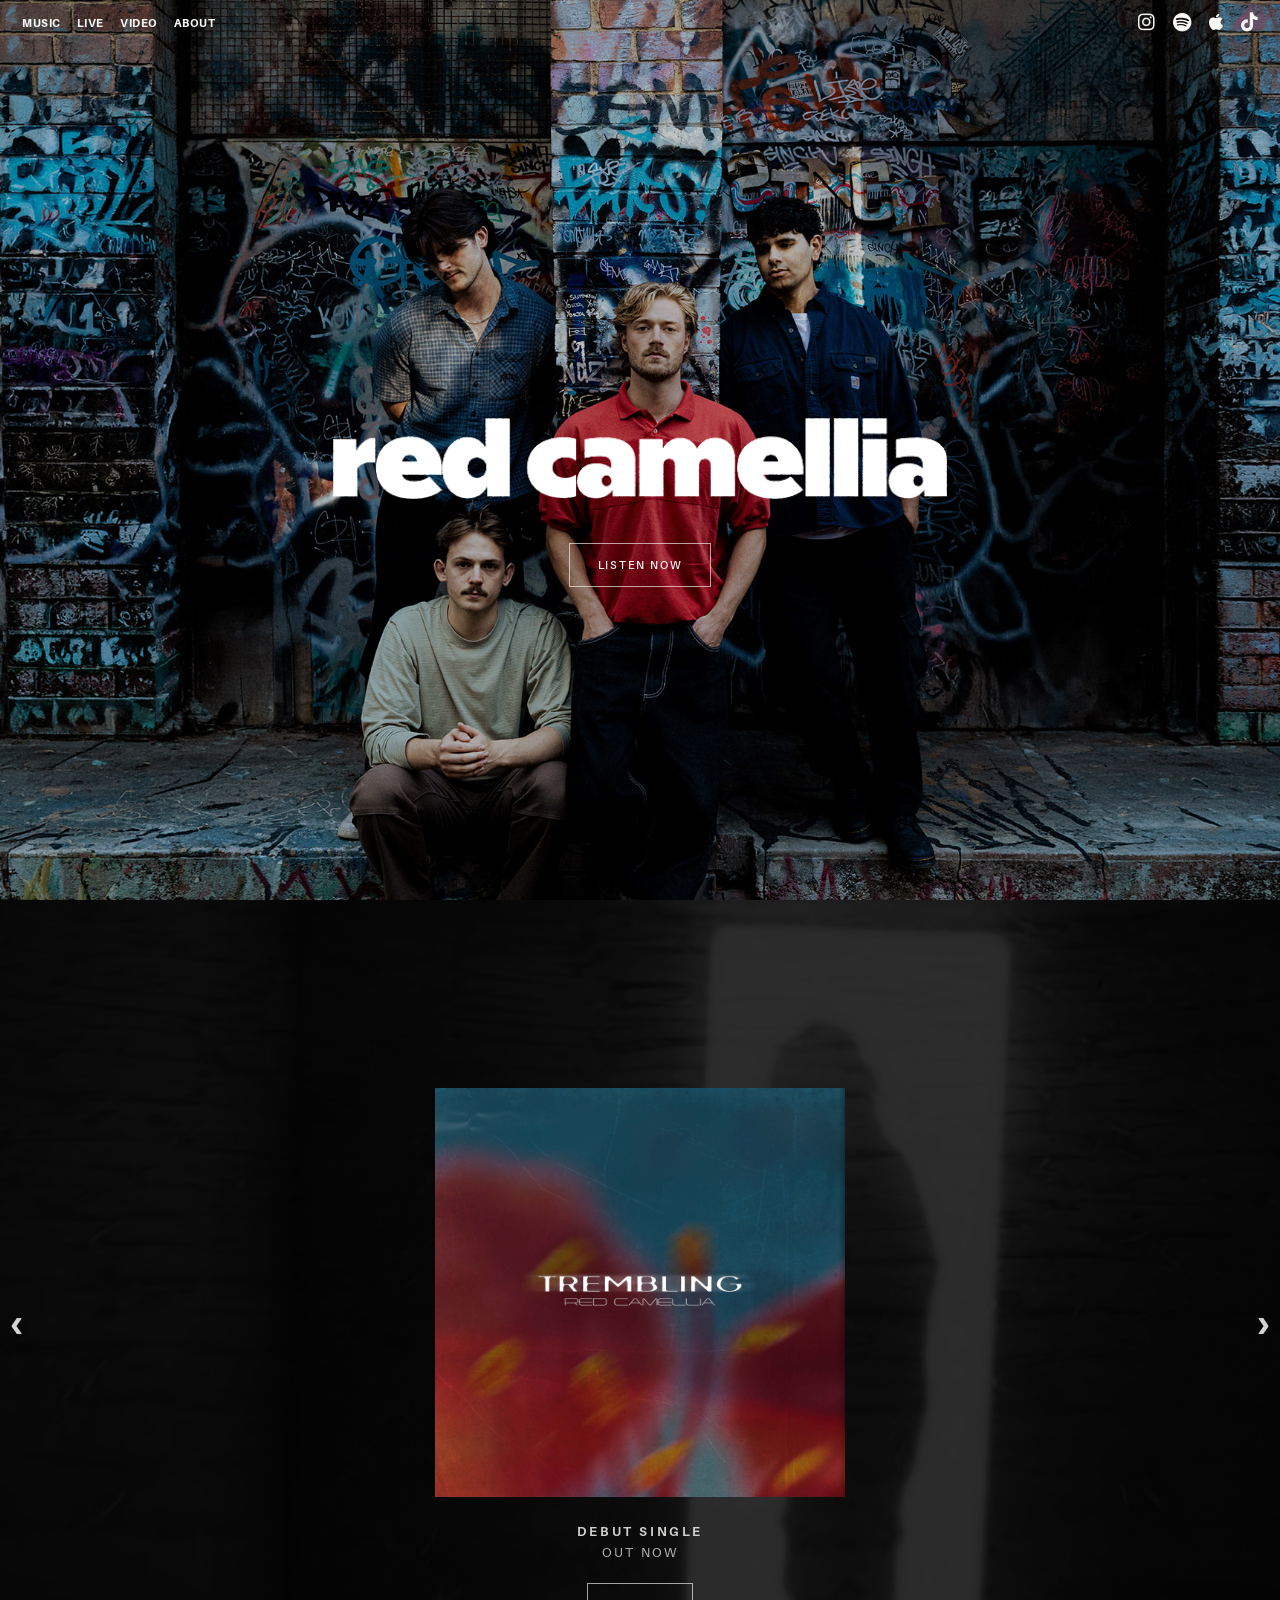
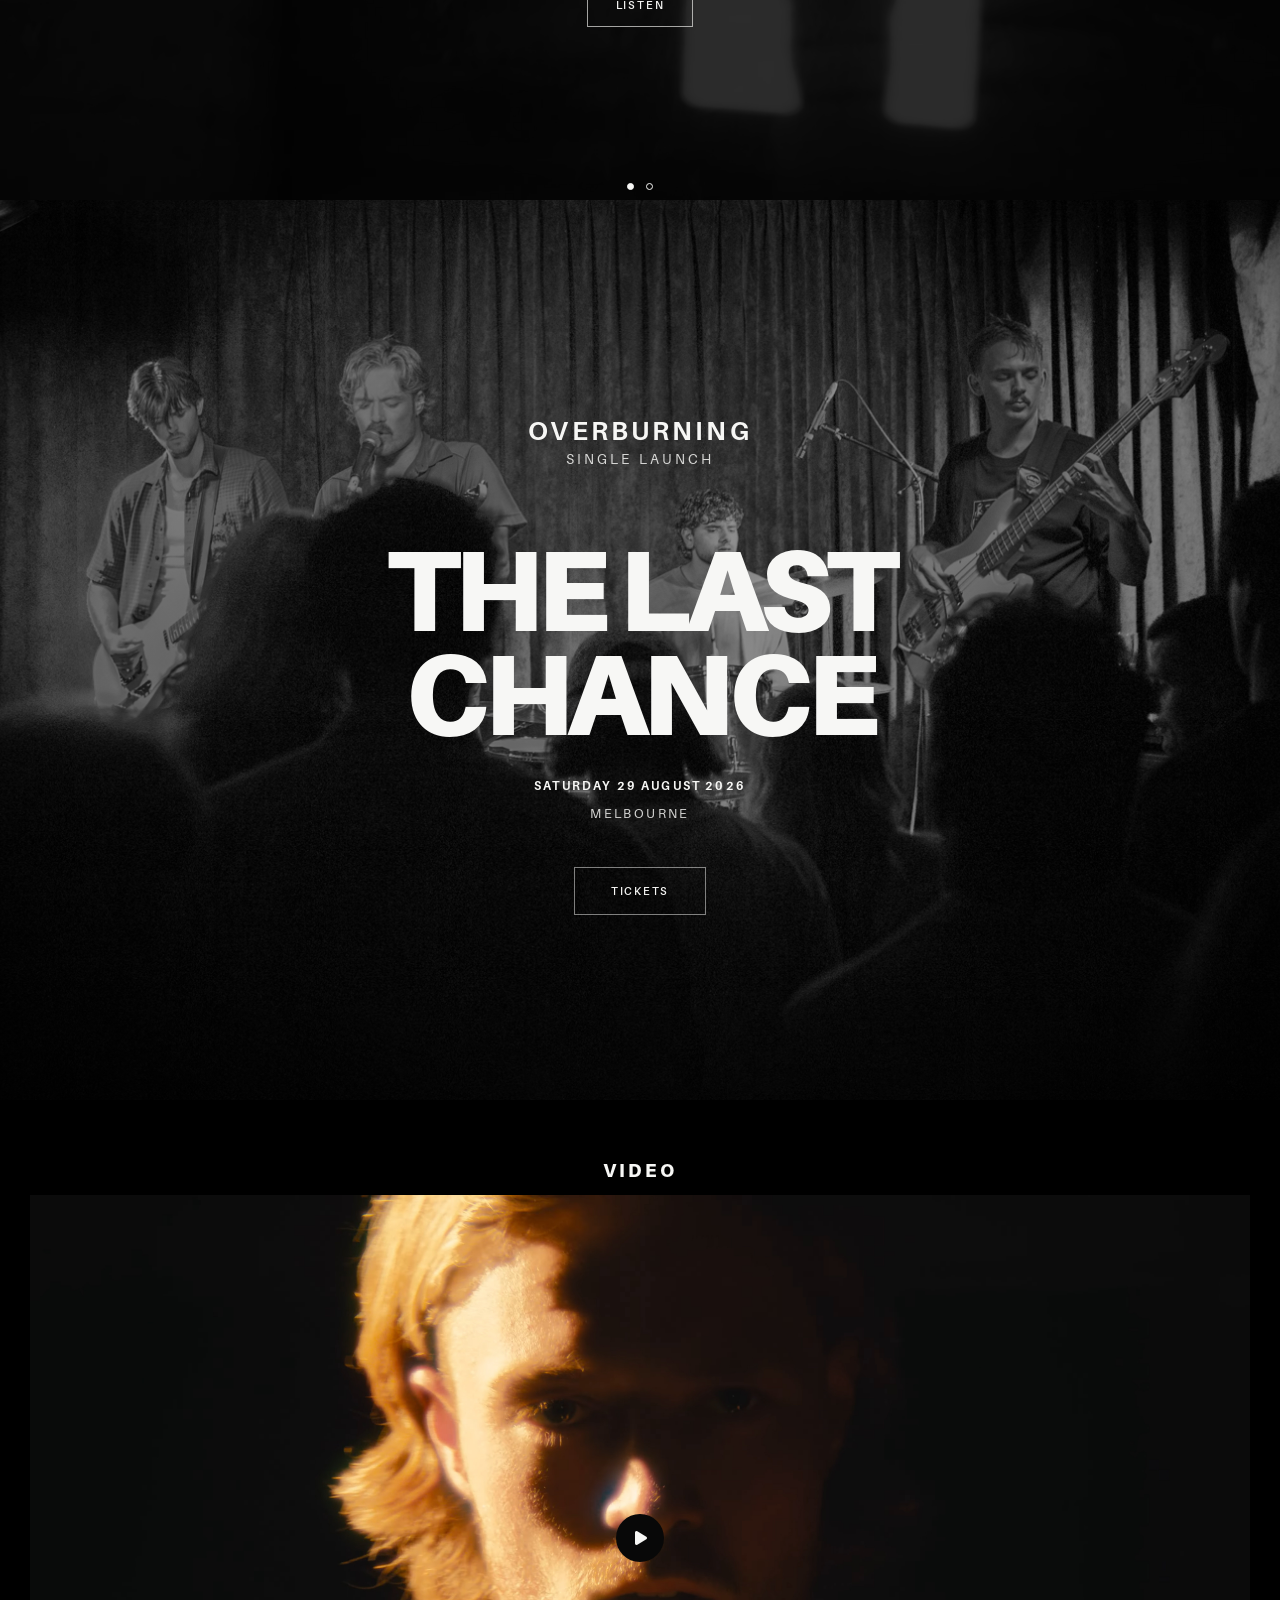
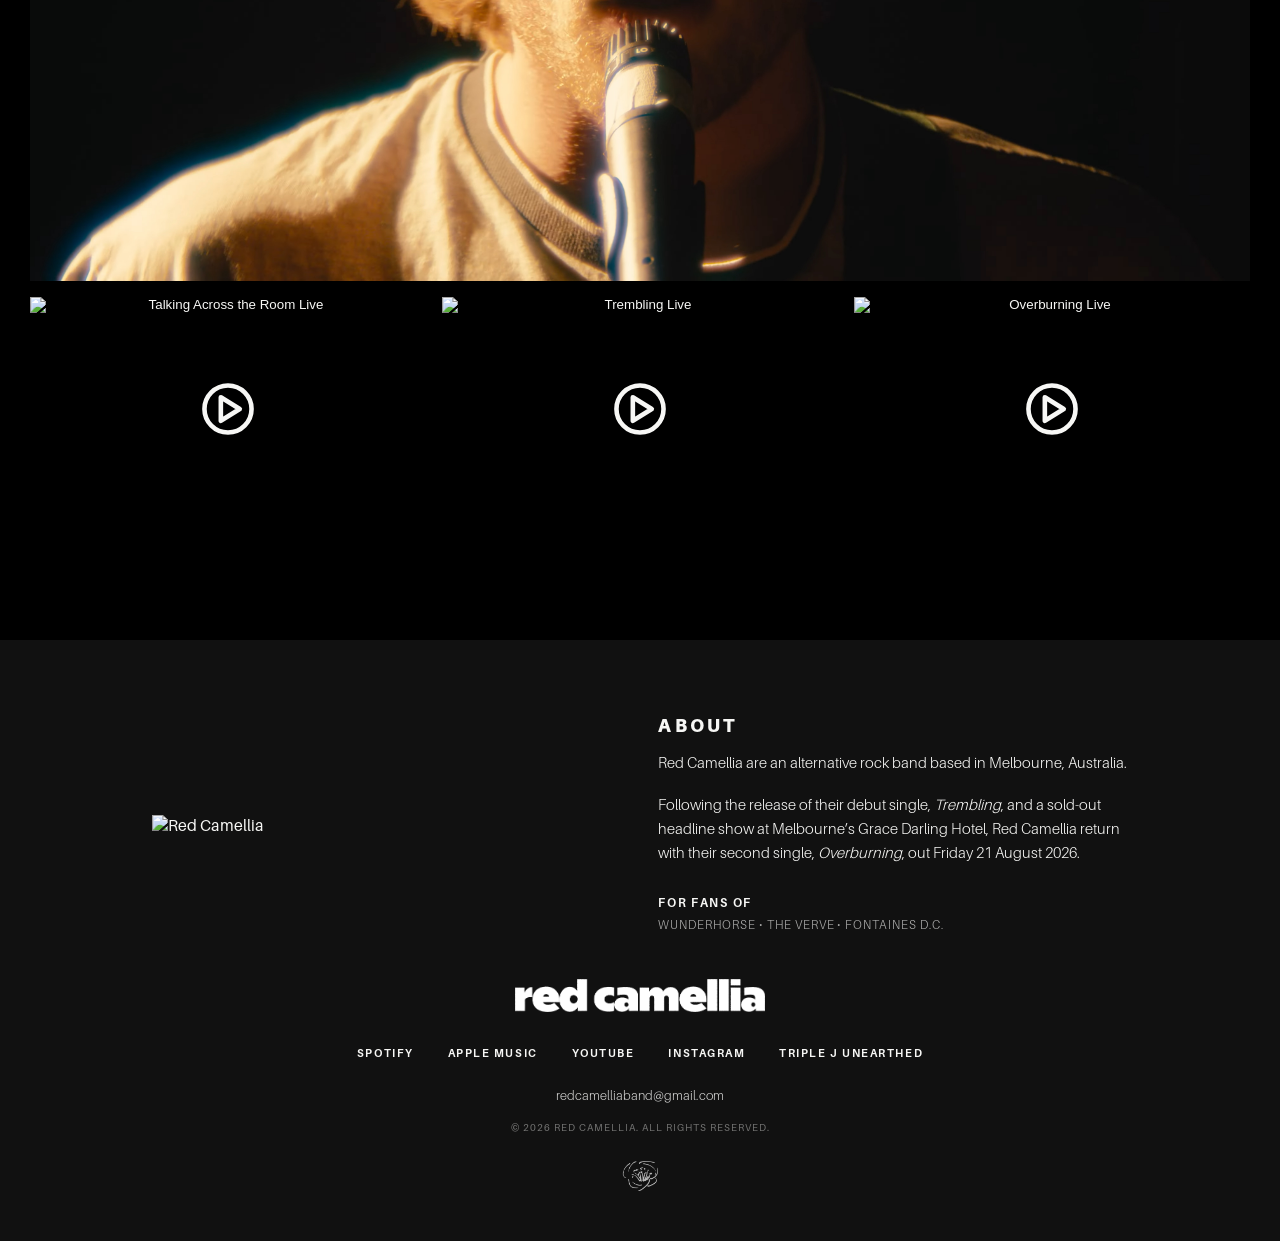
==== index.html @ 03d3b72c "revert favicon" ====
<!DOCTYPE html>
<html lang="en">

<head>

    <meta charset="UTF-8">

    <meta
        name="viewport"
        content="width=device-width, initial-scale=1.0, viewport-fit=cover"
    >

    <meta
        name="description"
        content="The official website of Melbourne alternative rock band Red Camellia."
    >

    <title>Red Camellia | Official Site</title>

    <link rel="icon" type="image/x-icon" href="/favicon/favicon.ico?v=2">
    <link rel="icon" type="image/png" sizes="96x96" href="/favicon/favicon-96x96.png?v=2">
    <link rel="apple-touch-icon" sizes="180x180" href="/favicon/apple-touch-icon.png?v=2">
    <meta
    name="theme-color"
    content="#111111"
    media="(prefers-color-scheme: light)"
    >

    <meta
    name="theme-color"
    content="#111111"
    media="(prefers-color-scheme: dark)"
    >

    <link rel="stylesheet" href="css/base.css">
    <link rel="stylesheet" href="css/header-hero.css">
    <link rel="stylesheet" href="css/music.css">
    <link rel="stylesheet" href="css/live.css">
    <link rel="stylesheet" href="css/video.css">
    <link rel="stylesheet" href="css/about.css">
    <link rel="stylesheet" href="css/footer.css">

    <link rel="stylesheet"
    href="https://cdnjs.cloudflare.com/ajax/libs/font-awesome/6.7.2/css/all.min.css">

</head>

<body>

    <header class="site-header">

        <button
            class="mobile-menu-button"
            type="button"
            aria-label="Open navigation menu"
            aria-expanded="false"
            aria-controls="mobile-menu"
        >
            <span></span>
            <span></span>
            <span></span>
        </button>

        <a
            class="mobile-spotify"
            href="https://open.spotify.com/artist/2v7xfNq7JK9akvSWFZvmOX?si=IgLIqgGKTV2yJXPdZQ3G4A"
            target="_blank"
            rel="noopener noreferrer"
            aria-label="Red Camellia on Spotify"
        >
            <i class="fa-brands fa-spotify" aria-hidden="true"></i>
        </a>

        <!-- Left navigation -->

        <nav class="site-nav" aria-label="Main navigation">

            <a href="#music">MUSIC</a>
            <a href="#live">LIVE</a>
            <a href="#video">VIDEO</a>
            <a href="#about">ABOUT</a>

        </nav>

        <!-- Centre wordmark -->

        <a class="wordmark" href="#hero">

            <img
                src="images/logos/wordmark-white.png"
                alt="Red Camellia"
            >

        </a>

        <!-- Right socials -->

        <div class="socials">

            <a href="https://www.instagram.com/redcamelliaband/" target="_blank" aria-label="Instagram">
                <i class="fa-brands fa-instagram"></i>
            </a>

            <a href="https://open.spotify.com/artist/2v7xfNq7JK9akvSWFZvmOX?si=IgLIqgGKTV2yJXPdZQ3G4A" target="_blank" aria-label="Spotify">
                <i class="fa-brands fa-spotify"></i>
            </a>

            <a href="https://music.apple.com/us/artist/red-camellia/1870162665" target="_blank" aria-label="Apple Music">
                <i class="fa-brands fa-apple"></i>
            </a>

            <a href="https://www.tiktok.com/@redcamelliaband" target="_blank" aria-label="TikTok">
                <i class="fa-brands fa-tiktok"></i>
            </a>

        </div>

    </header>

        <div class="mobile-menu" id="mobile-menu" aria-hidden="true">

            <nav class="mobile-menu-nav" aria-label="Mobile navigation">
                <a href="#music">Music</a>
                <a href="#live">Live</a>
                <a href="#video">Video</a>
                <a href="#about">About</a>
            </nav>

            <div class="mobile-menu-bottom">

                <div class="mobile-menu-divider">

                    <span></span>

                    <img
                        class="mobile-menu-flower"
                        src="images/logos/flower_white.png"
                        alt=""
                        aria-hidden="true"
                    >

                    <span></span>

                </div>

                <div class="mobile-menu-social-icons">

                    <a
                        href="https://www.instagram.com/redcamelliaband/"
                        target="_blank"
                        rel="noopener noreferrer"
                        aria-label="Instagram"
                    >
                        <i class="fa-brands fa-instagram"></i>
                    </a>

                    <a
                        href="https://open.spotify.com/artist/2v7xfNq7JK9akvSWFZvmOX"
                        target="_blank"
                        rel="noopener noreferrer"
                        aria-label="Spotify"
                    >
                        <i class="fa-brands fa-spotify"></i>
                    </a>

                    <a
                        href="https://music.apple.com/us/artist/red-camellia/1870162665"
                        target="_blank"
                        rel="noopener noreferrer"
                        aria-label="Apple Music"
                    >
                        <i class="fa-brands fa-apple"></i>
                    </a>

                    <a
                        href="https://www.tiktok.com/@redcamelliaband"
                        target="_blank"
                        rel="noopener noreferrer"
                        aria-label="TikTok"
                    >
                        <i class="fa-brands fa-tiktok"></i>
                    </a>

                    <a
                        href="mailto:redcamelliaband@gmail.com"
                        aria-label="Email"
                    >
                        <i class="fa-regular fa-envelope"></i>
                    </a>

                </div>

            </div>

        </div>

    <main>

        <!-- HERO -->

        <section class="hero" id="hero">

            <div class="hero-content">

                <img
                    class="hero-logo"
                    src="images/logos/wordmark-white.png"
                    alt="Red Camellia"
                >

                <a class="button" href="#music">
                    Listen now
                </a>

            </div>

        </section>



        <!-- MUSIC -->

        <section class="music" id="music">

            <div class="release-carousel">

                <!-- Trembling -->

                <article class="release-slide release-slide-trembling active">

                    <img
                        class="release-background trembling-background"
                        src="images/backgrounds/music-background.jpg"
                        alt=""
                        aria-hidden="true"
                    >

                    <div class="release-overlay trembling-overlay"></div>

                    <div class="trembling-content">

                        <img
                            class="trembling-artwork"
                            src="images/artwork/trembling-cover.jpg"
                            alt="Trembling single artwork"
                        >

                        <div class="trembling-info">

                            <p class="trembling-kicker">
                                Debut Single
                            </p>

                            <p class="trembling-status">
                                Out Now
                            </p>

                            <a
                                class="button trembling-button"
                                href="trembling.html"
                                target="_blank"
                                rel="noopener"
                            >
                                Listen
                            </a>

                        </div>

                    </div>

                </article>

                <!-- Overburning -->

                <article class="release-slide release-slide-overburning">

                    <img
                        class="release-background"
                        src="images/artwork/overburning-cover.jpg"
                        alt="Overburning artwork"
                    >

                    <div class="release-overlay"></div>

                    <div class="release-content">

                        <p class="release-label">
                            New Single
                        </p>

                        <h2>Overburning</h2>

                        <p class="release-date">
                            Friday 21 August 2026
                        </p>

                        <p class="release-platforms">
                            Available on all major streaming platforms
                        </p>

                    </div>

                </article>

                <!-- Carousel controls -->

                <button
                    class="carousel-arrow carousel-arrow-left"
                    type="button"
                    aria-label="Previous release"
                >
                    ‹
                </button>

                <button
                    class="carousel-arrow carousel-arrow-right"
                    type="button"
                    aria-label="Next release"
                >
                    ›
                </button>

                <div class="carousel-dots" aria-label="Choose a release">

                    <button
                        class="carousel-dot active"
                        type="button"
                        aria-label="Show Trembling"
                    ></button>

                    <button
                        class="carousel-dot"
                        type="button"
                        aria-label="Show Overburning"
                    ></button>

                </div>

            </div>

        </section>



        <!-- LIVE -->

        <section class="live" id="live">

            <div class="live-container">

                <div class="show-card">

                    <p class="show-kicker">
                        Overburning
                    </p>

                    <p class="show-subtitle">
                        Single Launch
                    </p>

                    <h3>
                        The Last Chance
                    </h3>

                    <p class="show-date">
                        Saturday 29 August 2026
                    </p>

                    <p class="show-location">
                        Melbourne
                    </p>

                    <a 
                        class="button"
                        href="https://tickets.oztix.com.au/outlet/event/8509e3eb-0afe-4db9-8b72-8463e83e670d"
                        target="_blank"
                        rel="noopener noreferrer"
                    >
                        Tickets
                    </a>

                </div>

            </div>

        </section>



        <!-- VIDEO -->

        <section class="video" id="video">

            <div class="video-container">

                <h2 class="section-heading">VIDEO</h2>

                <!-- Featured video -->

                <div
                    class="featured-video featured-video-cover"
                    data-video-id="RBBqYDD9Y9Y"
                >
                    <img
                        class="featured-video-image"
                        src="images/videos/trembling-official.jpg"
                        alt="Trembling official music video"
                    >

                    <button
                        class="featured-play-button"
                        type="button"
                        aria-label="Play Trembling official music video"
                    >
                        <i class="fa-solid fa-play" aria-hidden="true"></i>
                    </button>
                </div>

                <!-- Thumbnail videos -->

                <div class="video-grid">

                    <!-- Talking Across the Room -->

                    <button
                        class="video-thumbnail"
                        type="button"
                        data-video-id="ZVPYZ801WhA"
                        aria-label="Play Talking Across the Room live"
                    >
                        <img
                            src="images/videos/tatr-live.jpg"
                            alt="Talking Across the Room Live"
                        >

                        <span class="play-icon" aria-hidden="true">
                            <svg viewBox="0 0 100 100">
                                <circle
                                    cx="50"
                                    cy="50"
                                    r="46"
                                ></circle>

                                <path
                                    d="M36 27 L73 50 L36 73 Z"
                                ></path>
                            </svg>
                        </span>

                        <span class="video-title">
                            Talking Across the Room (Live)
                        </span>
                    </button>

                    <!-- Trembling -->

                    <button
                        class="video-thumbnail"
                        type="button"
                        data-video-id="rR2mAQOA4Xc"
                        aria-label="Play Trembling live"
                    >
                        <img
                            src="images/videos/trembling-live.jpg"
                            alt="Trembling Live"
                        >

                        <span class="play-icon" aria-hidden="true">
                            <svg viewBox="0 0 100 100">
                                <circle
                                    cx="50"
                                    cy="50"
                                    r="46"
                                ></circle>

                                <path
                                    d="M36 27 L73 50 L36 73 Z"
                                ></path>
                            </svg>
                        </span>

                        <span class="video-title">
                            Trembling (Live)
                        </span>
                    </button>

                    <!-- Overburning -->

                    <button
                        class="video-thumbnail"
                        type="button"
                        data-video-id="rtRPdUgXkbc"
                        aria-label="Play Overburning live"
                    >
                        <img
                            src="images/videos/overburning-live.jpg"
                            alt="Overburning Live"
                        >

                        <span class="play-icon" aria-hidden="true">
                            <svg viewBox="0 0 100 100">
                                <circle
                                    cx="50"
                                    cy="50"
                                    r="46"
                                ></circle>

                                <path
                                    d="M36 27 L73 50 L36 73 Z"
                                ></path>
                            </svg>
                        </span>

                        <span class="video-title">
                            Overburning (Live)
                        </span>
                    </button>

                </div>

            </div>

        </section>

        <!-- VIDEO LIGHTBOX -->

        <div
            class="video-lightbox"
            id="video-lightbox"
            aria-hidden="true"
        >

            <button
                class="video-lightbox-close"
                type="button"
                aria-label="Close video"
            >
                ×
            </button>

            <div class="video-lightbox-content">

                <iframe
                    id="video-lightbox-player"
                    src=""
                    title="Red Camellia video"
                    allow="accelerometer; autoplay; clipboard-write; encrypted-media; gyroscope; picture-in-picture"
                    allowfullscreen
                ></iframe>

            </div>

        </div>

        <!-- ABOUT -->

        <section class="about" id="about">

            <div class="about-container">

                <div class="about-layout">

                    <img
                        src="images/about/red-camellia-band.jpg"
                        alt="Red Camellia"
                        class="about-image"
                    >

                    <div class="about-text">

                        <h2 class="about-heading">ABOUT</h2>

                        <p>
                        Red Camellia are an alternative rock band based in Melbourne, Australia.
                            
                        </p>
                        <p>
                            Following the release of their debut single,
                            <em>Trembling</em>, and a sold-out headline show at
                            Melbourne’s Grace Darling Hotel, Red Camellia return with
                            their second single, <em>Overburning</em>, out Friday
                            21 August 2026.
                        </p>

                        <p class="about-ffo">
                            <strong>FOR FANS OF</strong><br>
                            Wunderhorse • The Verve • Fontaines D.C.
                        </p>

                    </div>

                </div>

            </div>

        </section>

<!-- FOOTER -->

<footer class="site-footer">

    <div class="footer-container">

        <a href="#hero" class="footer-logo-link">

            <img
                src="images/logos/flower_white.png"
                alt=""
                class="footer-flower footer-flower-mobile">

            <img
                src="images/logos/wordmark-white.png"
                alt="Red Camellia"
                class="footer-logo"
            >

        </a>

<nav class="footer-links">

            <a
                href="https://open.spotify.com/artist/2v7xfNq7JK9akvSWFZvmOX?si=IgLIqgGKTV2yJXPdZQ3G4A"
                target="_blank"
                rel="noopener"
            >
                Spotify
            </a>

            <a
                href="https://music.apple.com/us/artist/red-camellia/1870162665"
                target="_blank"
                rel="noopener"
            >
                Apple Music
            </a>

            <a
                href="https://www.youtube.com/@redcamelliaband"
                target="_blank"
                rel="noopener"
            >
                YouTube
            </a>

            <a
                href="https://www.instagram.com/redcamelliaband/"
                target="_blank"
                rel="noopener"
            >
                Instagram
            </a>

            <a
                href="https://www.abc.net.au/triplejunearthed/artist/red-camellia/"
                target="_blank"
                rel="noopener"
            >
                Triple J Unearthed
            </a>

        </nav>

        <a
            class="footer-email"
            href="mailto:redcamelliaband@gmail.com"
        >
            redcamelliaband@gmail.com
        </a>

        <p class="footer-copyright">
            © 2026 Red Camellia. All rights reserved.
        </p>

        <img
            src="images/logos/flower_white.png"
            alt=""
            class="footer-flower footer-flower-desktop"
        >

    </div>

</footer>

    </main>

    <script src="js/script.js"></script>

</body>

</html>
---- css/base.css ----
@font-face {
  font-family: "Aileron";
  src: url("../assets/fonts/Aileron-UltraLight.woff2") format("woff2");
  font-weight: 100;
  font-style: normal;
  font-display: swap;
}

@font-face {
  font-family: "Aileron";
  src: url("../assets/fonts/Aileron-Thin.woff2") format("woff2");
  font-weight: 200;
  font-style: normal;
  font-display: swap;
}

@font-face {
  font-family: "Aileron";
  src: url("../assets/fonts/Aileron-Light.woff2") format("woff2");
  font-weight: 300;
  font-style: normal;
  font-display: swap;
}

@font-face {
  font-family: "Aileron";
  src: url("../assets/fonts/Aileron-Regular.woff2") format("woff2");
  font-weight: 400;
  font-style: normal;
  font-display: swap;
}

@font-face {
  font-family: "Aileron";
  src: url("../assets/fonts/Aileron-SemiBold.woff2") format("woff2");
  font-weight: 600;
  font-style: normal;
  font-display: swap;
}

@font-face {
  font-family: "Aileron";
  src: url("../assets/fonts/Aileron-Bold.woff2") format("woff2");
  font-weight: 700;
  font-style: normal;
  font-display: swap;
}

@font-face {
  font-family: "Aileron";
  src: url("../assets/fonts/Aileron-Heavy.woff2") format("woff2");
  font-weight: 800;
  font-style: normal;
  font-display: swap;
}

@font-face {
  font-family: "Aileron";
  src: url("../assets/fonts/Aileron-Black.woff2") format("woff2");
  font-weight: 900;
  font-style: normal;
  font-display: swap;
}

:root {
  color-scheme: dark;

  --background: #f7f7f5;
  --text: #111111;
  --muted: #707070;
  --border: rgba(17, 17, 17, 0.25);

  --page-margin: clamp(20px, 4vw, 64px);
}

* {
  box-sizing: border-box;
}

html {
  min-height: 100%;
  scroll-behavior: smooth;
  background-color: #111111;
  overscroll-behavior-y: none;
}

body {
  min-height: 100%;
  margin: 0;
  background: #111111;
  color: var(--text);
  font-family: "Aileron", Arial, Helvetica, sans-serif;
}

a {
  color: inherit;
  text-decoration: none;
}

/* =========================
   SECTION HEADINGS
========================= */

.section-heading {
    margin: 0 0 24px;

    text-align: center;

    font-size: 18px;
    font-weight: 900;

    letter-spacing: 0.18em;
    text-transform: uppercase;
}

.button {
  display: inline-block;

  border: 1px solid rgba(247, 247, 245, 0.65);
  padding: 14px 28px;

  font-size: 11px;
  font-weight: 600;
  letter-spacing: 0.16em;
  text-transform: uppercase;

  color: #f7f7f5;
  background: transparent;

  transition: all 0.25s ease;
}

.button:hover {
  background: #f7f7f5;
  color: #111111;
}
---- css/header-hero.css ----
/* =========================================================
   RED CAMELLIA — HEADER + HERO
   ========================================================= */


/* =========================================================
   DESKTOP / DEFAULT HEADER
   ========================================================= */

.site-header {
  position: fixed;
  z-index: 3000;

  top: 0;
  left: 0;

  display: flex;
  align-items: center;

  width: 100%;
  height: 45px;
  padding: 0 22px;

  color: #f7f7f5;
  background: transparent;
  border-bottom: 1px solid transparent;

  transition:
    background 0.35s ease,
    border-color 0.35s ease,
    backdrop-filter 0.35s ease;
}


/* =========================================================
   DESKTOP WORDMARK
   ========================================================= */

.wordmark {
  order: 1;
  flex: 0 0 auto;

  display: block;

  width: 0;
  margin-right: 0;

  overflow: hidden;

  opacity: 0;
  pointer-events: none;

  transform: translateX(-24px);

  transition:
    width 0.4s cubic-bezier(0.22, 1, 0.36, 1),
    margin-right 0.4s cubic-bezier(0.22, 1, 0.36, 1),
    opacity 0.25s ease,
    transform 0.4s cubic-bezier(0.22, 1, 0.36, 1);
}

.wordmark img {
  display: block;

  width: 145px;
  max-width: none;
  height: auto;
}


/* =========================================================
   DESKTOP NAVIGATION
   ========================================================= */

.site-nav {
  order: 2;

  display: flex;
  align-items: center;
  gap: 16px;

  margin: 0;
  padding: 0;

  white-space: nowrap;
}

.site-nav a {
  color: #f7f7f5;

  font-size: 11px;
  font-weight: 800;
  line-height: 1;
  letter-spacing: 0.05em;
  text-transform: uppercase;

  transform: translateY(1px);

  transition: opacity 0.2s ease;
}

.site-nav a:hover {
  opacity: 0.55;
}


/* =========================================================
   DESKTOP SOCIAL ICONS
   ========================================================= */

.socials {
  order: 3;

  display: flex;
  align-items: center;
  gap: 18px;

  margin-left: auto;
}

.socials a {
  display: flex;
  align-items: center;
  justify-content: center;

  color: #f7f7f5;

  font-size: 19px;

  transition:
    opacity 0.2s ease,
    transform 0.2s ease;
}

.socials a:hover {
  opacity: 0.6;
  transform: translateY(-1px);
}


/* =========================================================
   HEADER AFTER HERO WORDMARK PASSES
   ========================================================= */

.site-header.scrolled {
  background: rgba(17, 17, 17, 0.82);
  border-bottom-color: rgba(247, 247, 245, 0.08);

  backdrop-filter: blur(14px) saturate(135%);
  -webkit-backdrop-filter: blur(14px) saturate(135%);
}

.site-header.scrolled .wordmark {
  width: 145px;
  margin-right: 20px;

  opacity: 1;
  pointer-events: auto;

  transform: translateX(0);
}


/* =========================================================
   HERO — DESKTOP / TABLET
   ========================================================= */

.hero {
  position: relative;

  display: grid;
  place-items: center;

  width: 100%;
  height: 100vh;
  min-height: 100vh;

  overflow: hidden;

  padding:
    120px
    var(--page-margin)
    60px;

  color: #f7f7f5;

  background-image:
    linear-gradient(
      rgba(0, 0, 0, 0.2),
      rgba(0, 0, 0, 0.2)
    ),
    url("../images/photography/hero.jpg");

  /*
     Always fill the hero.

     Do NOT replace this with percentages such as 115%.
     Cover automatically adapts to the viewport aspect ratio.
  */
  background-size: cover;

  /*
     Keep the centre of the photograph as the focal point.
  */
  background-position: center center;

  background-repeat: no-repeat;
}


/* =========================================================
   HERO CONTENT
   ========================================================= */

.hero-content {
  position: relative;
  z-index: 1;

  width: 100%;

  text-align: center;

  transform: translateY(70px);
}

.hero-logo {
  display: block;

  width: clamp(380px, 48vw, 810px);
  height: auto;

  margin: -95px auto 44px;
}

.hero-description {
  margin: 28px 0 36px;

  font-size: 13px;
  font-weight: 600;
  letter-spacing: 0.14em;
  text-transform: uppercase;
}


/* =========================================================
   LEGACY HERO HEADING
   ========================================================= */

.eyebrow {
  margin: 0 0 24px;

  color: #f7f7f5;

  font-size: 12px;
  font-weight: 600;
  letter-spacing: 0.16em;
  text-transform: uppercase;
}

h1 {
  margin: 0;

  font-size: clamp(64px, 10.5vw, 176px);
  font-weight: 900;
  line-height: 0.88;
  letter-spacing: -0.055em;
  text-transform: uppercase;

  white-space: nowrap;
}


/* =========================================================
   MOBILE ELEMENTS — HIDDEN BY DEFAULT
   ========================================================= */

.mobile-menu-button,
.mobile-menu,
.mobile-spotify {
  display: none;
}


/* =========================================================
   MOBILE
   ========================================================= */

@media (max-width: 700px) {

  /* -------------------------------------------------------
     HEADER
     ------------------------------------------------------- */

  .site-header {
    z-index: 3000;

    display: flex;
    align-items: center;
    justify-content: center;

    height: 64px;

    padding:
      max(10px, env(safe-area-inset-top))
      18px
      8px;

    background: transparent;
    border-bottom-color: transparent;

    backdrop-filter: none;
    -webkit-backdrop-filter: none;
  }


  /* Hide desktop navigation */

  .site-nav,
  .socials {
    display: none;
  }


  /* -------------------------------------------------------
     MOBILE HEADER WORDMARK
     ------------------------------------------------------- */

  .wordmark {
    position: absolute;

    left: 50%;

    display: block;

    width: 145px;
    margin: 0;

    overflow: visible;

    opacity: 0;
    visibility: hidden;
    pointer-events: none;

    transform:
      translateX(-50%)
      translateY(-5px);

    transition:
      opacity 0.3s ease,
      visibility 0.3s ease,
      transform 0.3s ease;
  }

  .wordmark img {
    display: block;

    width: 145px;
    height: auto;
  }

  .site-header.scrolled .wordmark {
    width: 145px;
    margin: 0;

    opacity: 1;
    visibility: visible;
    pointer-events: auto;

    transform:
      translateX(-50%)
      translateY(0);
  }


  /* -------------------------------------------------------
     SCROLLED MOBILE HEADER
     ------------------------------------------------------- */

  .site-header.scrolled {
    background: rgba(10, 10, 10, 0.88);
    border-bottom-color: rgba(247, 247, 245, 0.07);

    backdrop-filter: blur(14px) saturate(130%);
    -webkit-backdrop-filter: blur(14px) saturate(130%);
  }


  /* -------------------------------------------------------
     HAMBURGER + SPOTIFY
     ------------------------------------------------------- */

  .mobile-menu-button,
  .mobile-spotify {
    position: absolute;
    z-index: 3001;

    top: 50%;

    width: 34px;
    height: 34px;

    padding: 0;
    border: 0;

    color: #f7f7f5;
    background: transparent;

    transform: translateY(-50%);
  }


  /* Hamburger */

  .mobile-menu-button {
    left: 18px;

    display: flex;
    flex-direction: column;
    align-items: center;
    justify-content: center;

    gap: 5px;

    cursor: pointer;
  }

  .mobile-menu-button span {
    display: block;

    width: 25px;
    height: 1px;

    margin: 0;

    border-radius: 999px;

    background: currentColor;

    transform-origin: center;

    transition:
      opacity 0.2s ease,
      transform 0.3s ease;
  }

  .mobile-menu-button.active span:nth-child(1) {
    width: 24px;

    transform:
      translateY(6px)
      rotate(45deg);
  }

  .mobile-menu-button.active span:nth-child(2) {
    opacity: 0;
  }

  .mobile-menu-button.active span:nth-child(3) {
    width: 24px;

    transform:
      translateY(-6px)
      rotate(-45deg);
  }


  /* Spotify */

  .mobile-spotify {
    right: 18px;

    display: flex;
    align-items: center;
    justify-content: center;

    font-size: 23px;

    transition:
      opacity 0.2s ease,
      transform 0.2s ease;
  }

  .mobile-spotify:active {
    opacity: 0.65;

    transform:
      translateY(-50%)
      scale(0.94);
  }


  /* -------------------------------------------------------
     MOBILE HERO
     ------------------------------------------------------- */

  .hero {
    /*
       Dynamic viewport height handles Safari's changing
       address/navigation bars more reliably than plain 100vh.
    */

    width: 100%;

    height: 100dvh;
    min-height: 100dvh;

    padding:
      calc(70px + env(safe-area-inset-top))
      18px
      calc(45px + env(safe-area-inset-bottom));

    background-size: cover;

    /*
       Slightly higher focal point on portrait screens.
    */
    background-position: center 48%;
  }

  .hero-content {
    transform: translateY(25px);
  }

  .hero-logo {
    width: min(88vw, 340px);
    max-width: 100%;

    height: auto;

    margin: 0 auto 28px;
  }

  .hero .button {
    padding: 13px 26px;

    font-size: 10px;
    letter-spacing: 0.18em;
  }

  h1 {
    font-size: clamp(52px, 17vw, 92px);

    white-space: normal;
  }


  /* -------------------------------------------------------
     FULL-SCREEN MOBILE MENU
     ------------------------------------------------------- */

  .mobile-menu {
    position: fixed;
    z-index: 2000;

    inset: 0;

    display: flex;
    flex-direction: column;
    align-items: center;
    justify-content: flex-start;

    padding:
      calc(20px + env(safe-area-inset-top))
      24px
      calc(32px + env(safe-area-inset-bottom));

    color: #f7f7f5;
    background: #111111;

    opacity: 0;
    visibility: hidden;
    pointer-events: none;

    transform: translateY(-10px);

    transition:
      opacity 0.3s ease,
      visibility 0.3s ease,
      transform 0.35s ease;
  }

  .mobile-menu.active {
    opacity: 1;
    visibility: visible;
    pointer-events: auto;

    transform: translateY(0);
  }

  body.mobile-menu-open {
    overflow: hidden;
  }


  /* -------------------------------------------------------
     HEADER WHILE MENU IS OPEN
     ------------------------------------------------------- */

  body.mobile-menu-open .site-header,
  body.mobile-menu-open .site-header.scrolled {
    background: transparent;
    border-bottom-color: transparent;

    backdrop-filter: none;
    -webkit-backdrop-filter: none;
  }

  body.mobile-menu-open .mobile-spotify {
    opacity: 0;
    pointer-events: none;
  }

  body.mobile-menu-open .site-header .wordmark,
  body.mobile-menu-open .site-header.scrolled .wordmark {
    position: absolute;

    left: 50%;

    width: 145px;
    margin: 0;

    opacity: 1;
    visibility: visible;
    pointer-events: auto;

    transform: translateX(-50%);
  }

  body.mobile-menu-open .site-header .wordmark img,
  body.mobile-menu-open .site-header.scrolled .wordmark img {
    width: 145px;
    height: auto;
  }


  /* -------------------------------------------------------
     MOBILE MENU NAVIGATION
     ------------------------------------------------------- */

  .mobile-menu-nav {
    position: relative;
    top: 45px;

    display: flex;
    flex: 1;
    flex-direction: column;
    align-items: center;
    justify-content: center;

    width: 100%;

    margin: 0;
    padding: 0;

    text-align: center;
  }

  .mobile-menu-nav a {
    padding: 14px 0;

    font-size: 28px;
    font-weight: 900;
    line-height: 1;
    letter-spacing: 0.10em;
    text-transform: uppercase;

    opacity: 0;

    transform: translateY(14px);

    transition:
      opacity 0.35s ease,
      transform 0.45s cubic-bezier(0.22, 1, 0.36, 1);
  }

  .mobile-menu.active .mobile-menu-nav a {
    opacity: 1;

    transform: translateY(0);
  }

  .mobile-menu.active .mobile-menu-nav a:nth-child(1) {
    transition-delay: 0.06s;
  }

  .mobile-menu.active .mobile-menu-nav a:nth-child(2) {
    transition-delay: 0.11s;
  }

  .mobile-menu.active .mobile-menu-nav a:nth-child(3) {
    transition-delay: 0.16s;
  }

  .mobile-menu.active .mobile-menu-nav a:nth-child(4) {
    transition-delay: 0.21s;
  }


  /* -------------------------------------------------------
     MENU BOTTOM
     ------------------------------------------------------- */

  .mobile-menu-bottom {
    position: relative;
    top: 45px;

    display: flex;
    flex-direction: column;
    align-items: center;

    width: 100%;
    max-width: 240px;

    margin-top: 34px;
    margin-bottom: 60px;
  }


  /* -------------------------------------------------------
     FLOWER DIVIDER
     ------------------------------------------------------- */

  .mobile-menu-divider {
    display: flex;
    align-items: center;
    justify-content: center;

    width: 170px;

    margin-bottom: 26px;

    opacity: 0;

    transform: translateY(12px);

    transition:
      opacity 0.35s ease,
      transform 0.45s cubic-bezier(0.22, 1, 0.36, 1);
  }

  .mobile-menu.active .mobile-menu-divider {
    opacity: 1;

    transform: translateY(0);

    transition-delay: 0.23s;
  }

  .mobile-menu-divider span {
    flex: 1;

    height: 1px;

    background: rgba(247, 247, 245, 0.15);
  }

  .mobile-menu-divider img {
    width: 27px;

    margin: 0 15px;

    opacity: 0.6;
  }

  .mobile-menu-flower {
    display: block;

    height: auto;
  }


  /* -------------------------------------------------------
     MENU SOCIAL ICONS
     ------------------------------------------------------- */

  .mobile-menu-social-icons {
    display: flex;
    flex-direction: column;
    align-items: center;

    gap: 18px;
  }

  .mobile-menu-social-icons a {
    display: flex;
    align-items: center;
    justify-content: center;

    width: 42px;
    height: 42px;

    color: #f7f7f5;

    font-size: 27px;

    opacity: 0;

    transform: translateY(14px);

    transition:
      opacity 0.35s ease,
      transform 0.45s cubic-bezier(0.22, 1, 0.36, 1);
  }

  .mobile-menu.active .mobile-menu-social-icons a {
    opacity: 0.94;

    transform: translateY(0);
  }

  .mobile-menu.active .mobile-menu-social-icons a:nth-child(1) {
    transition-delay: 0.27s;
  }

  .mobile-menu.active .mobile-menu-social-icons a:nth-child(2) {
    transition-delay: 0.32s;
  }

  .mobile-menu.active .mobile-menu-social-icons a:nth-child(3) {
    transition-delay: 0.37s;
  }

  .mobile-menu.active .mobile-menu-social-icons a:nth-child(4) {
    transition-delay: 0.42s;
  }

  .mobile-menu.active .mobile-menu-social-icons a:nth-child(5) {
    transition-delay: 0.47s;
  }

  .mobile-menu-social-icons a:last-child {
    font-size: 26px;
  }

}


/* =========================================================
   IPHONE / SMALL DEVICE LANDSCAPE
   ========================================================= */

@media (orientation: landscape) and (max-height: 500px) {

  html,
  body {
    width: 100%;

    overflow-x: hidden;

    background: #111111;
  }

  /*
     Keep desktop/tablet navigation in landscape.
     Protect controls from the notch / safe areas.
  */

  .site-header {
    padding-left:
      max(22px, calc(14px + env(safe-area-inset-left)));

    padding-right:
      max(22px, calc(14px + env(safe-area-inset-right)));
  }

  .site-nav {
    display: flex;
  }

  .socials {
    display: flex;
  }

  .mobile-menu-button,
  .mobile-spotify,
  .mobile-menu {
    display: none;
  }


  /* Landscape hero */

  .hero {
    width: 100%;

    height: 100dvh;
    min-height: 100dvh;

    padding-top: 54px;
    padding-bottom: 18px;

    background-size: cover;
    background-position: center center;
  }

  .hero-content {
    transform: translateY(8px);
  }

  .hero-logo {
    width: min(50vw, 440px);

    margin: 0 auto 16px;
  }

  .hero .button {
    padding: 10px 22px;

    font-size: 9px;
  }

}
---- css/music.css ----
/* =========================================================
   MUSIC CAROUSEL
   ========================================================= */

.music {
  position: relative;
  background: #0d0d0d;
  overflow: hidden;
}


/* =========================================================
   CAROUSEL
   ========================================================= */

.release-carousel {
  position: relative;

  width: 100%;
  height: 100vh;
  min-height: 100vh;

  overflow: hidden;

  /*
     Vertical scrolling remains native.
     Horizontal gestures belong to the carousel.
  */
  touch-action: pan-y;
  user-select: none;
  -webkit-user-select: none;
}


/* =========================================================
   SLIDES
   ========================================================= */

.release-slide {
  position: absolute;
  top: 0;

  width: 100%;
  height: 100%;
  min-height: 100vh;

  display: grid;
  place-items: center;

  /*
     Each slide is positioned horizontally by JavaScript.
     No opacity/visibility fade system anymore.
  */
  will-change: transform;
}


/* Prevent images being dragged by the browser */

.release-slide img {
  -webkit-user-drag: none;
  user-select: none;
}


/* =========================================================
   BACKGROUNDS
   ========================================================= */

.release-background {
  position: absolute;
  inset: 0;

  width: 100%;
  height: 100%;

  object-fit: cover;

  pointer-events: none;
}

.release-overlay {
  position: absolute;
  inset: 0;

  background: rgba(0, 0, 0, 0.42);

  pointer-events: none;
}


/* =========================================================
   OVERBURNING
   ========================================================= */

.release-slide-overburning .release-background {
  object-position: center 15%;
}

.release-content {
  position: relative;
  z-index: 2;

  color: #f7f7f5;
  text-align: center;
}

.release-label {
  margin: 8px 0 18px;

  font-size: 16px;
  font-weight: 800;
  letter-spacing: 0.18em;
  text-transform: uppercase;
}

.release-content h2 {
  margin: 0 0 18px;

  font-size: clamp(64px, 10vw, 150px);
  font-weight: 900;
  line-height: 0.9;
  letter-spacing: -0.04em;
  text-transform: uppercase;
}

.release-date {
  margin: 0;

  font-size: 16px;
  font-weight: 800;
  line-height: 1.7;
  letter-spacing: 0.18em;
  text-transform: uppercase;
}

.release-platforms {
  margin: 18px 0 0;

  font-size: 12px;
  font-weight: 400;
  letter-spacing: 0.08em;

  opacity: 0.8;
}


/* =========================================================
   TREMBLING
   ========================================================= */

.release-slide-trembling {
  padding: 0;
}

.trembling-background {
  object-fit: cover;
  object-position: 70% center;

  transform: scale(1.15);
  transform-origin: center;

  opacity: 0.6;

  filter:
    saturate(20%)
    grayscale(100%);
}

.trembling-overlay {
  background: rgba(0, 0, 0, 0.7);
}

.trembling-content {
  position: relative;
  z-index: 2;

  display: flex;
  flex-direction: column;
  align-items: center;
  justify-content: center;

  width: 100%;
  min-height: 100vh;

  padding: 70px 40px 55px;

  color: #f7f7f5;
  text-align: center;
}

.trembling-artwork {
  display: block;

  width: clamp(320px, 32vw, 486px);
  max-width: 72vh;

  aspect-ratio: 1;

  object-fit: cover;
}

.trembling-info {
  display: flex;
  flex-direction: column;
  align-items: center;

  margin-top: 28px;
}

.trembling-kicker {
  margin: 0 0 8px;

  color: rgba(247, 247, 245, 0.84);

  font-size: 13px;
  font-weight: 700;
  line-height: 1;
  letter-spacing: 0.2em;
  text-transform: uppercase;
}

.trembling-status {
  margin: 0 0 24px;

  color: rgba(247, 247, 245, 0.72);

  font-size: 13px;
  font-weight: 400;
  line-height: 1;
  letter-spacing: 0.16em;
  text-transform: uppercase;
}

.trembling-button {
  width: auto;
  height: auto;

  padding: 14px 28px;
}


/* =========================================================
   CAROUSEL CONTROLS
   ========================================================= */

.carousel-arrow {
  position: absolute;
  z-index: 10;

  top: 47%;

  border: 0;
  padding: 0;

  color: #f7f7f5;
  background: none;

  font-size: 2.5rem;
  font-weight: 600;
  line-height: 1;

  cursor: pointer;

  opacity: 0.85;

  transform: translateY(-50%);

  transition: opacity 0.2s ease;
}

.carousel-arrow:hover {
  opacity: 1;
}

.carousel-arrow-left {
  left: 10px;
}

.carousel-arrow-right {
  right: 10px;
}


/* =========================================================
   DOTS
   ========================================================= */

.carousel-dots {
  position: absolute;
  z-index: 10;

  left: 50%;
  bottom: 10px;

  display: flex;
  gap: 12px;

  transform: translateX(-50%);
}

.carousel-dot {
  width: 7px;
  height: 7px;

  padding: 0;

  border: 1px solid #f7f7f5;
  border-radius: 50%;

  background: transparent;

  cursor: pointer;
}

.carousel-dot.active {
  background: #f7f7f5;
}


/* =========================================================
   MOBILE
   ========================================================= */

@media (max-width: 700px) {

  .release-carousel {
    height: 100svh;
    min-height: 100svh;
  }

  .release-slide {
    height: 100%;
    min-height: 100svh;
  }


  /* -------------------------------------------------------
     TREMBLING
     ------------------------------------------------------- */

  .trembling-content {
    min-height: 100svh;

    justify-content: center;

    padding:
      calc(86px + env(safe-area-inset-top))
      42px
      calc(54px + env(safe-area-inset-bottom));
  }

  .trembling-artwork {
    width: min(78vw, 320px);
  }

  .trembling-info {
    margin-top: 24px;
  }

  .trembling-kicker {
    margin-bottom: 8px;

    font-size: 12px;
  }

  .trembling-status {
    margin-bottom: 22px;

    font-size: 12px;
  }

  .trembling-button {
    padding: 13px 30px;
  }


  /* -------------------------------------------------------
     OVERBURNING
     ------------------------------------------------------- */

  .release-slide-overburning {
    padding:
      calc(84px + env(safe-area-inset-top))
      24px
      calc(54px + env(safe-area-inset-bottom));
  }

  .release-slide-overburning .release-background {
    object-position: center;
  }

  .release-slide-overburning .release-content {
    width: 100%;
    max-width: 340px;

    margin: 0 auto;
    padding: 0;
  }

  .release-slide-overburning .release-label {
    margin-bottom: 16px;

    font-size: 13px;
    letter-spacing: 0.20em;
  }

  .release-slide-overburning .release-content h2 {
    margin: 0 auto 22px;

    font-size: clamp(32px, 10vw, 44px);
    line-height: 0.82;
    letter-spacing: -0.045em;

    text-align: center;

    white-space: normal;
  }

  .release-slide-overburning .release-date {
    max-width: 290px;

    margin: 0 auto;

    font-size: 11px;
    line-height: 1.5;
    letter-spacing: 0.15em;
  }

  .release-slide-overburning .release-platforms {
    max-width: 270px;

    margin: 18px auto 0;

    font-size: 11px;
    line-height: 1.45;
    letter-spacing: 0.04em;
  }


  /* -------------------------------------------------------
     CONTROLS
     ------------------------------------------------------- */

  .carousel-arrow {
    top: 50%;

    font-size: 2.25rem;

    opacity: 0.9;
  }

  .carousel-arrow-left {
    left: 10px;
  }

  .carousel-arrow-right {
    right: 10px;
  }

  .carousel-dots {
    bottom:
      calc(18px + env(safe-area-inset-bottom));
  }

}
---- css/live.css ----
/* =========================
   LIVE
========================= */

.live {
  position: relative;

  display: flex;
  align-items: center;
  justify-content: center;

  min-height: 100vh;
  padding: 120px var(--page-margin);

  background-image:
    linear-gradient(rgba(0, 0, 0, 0.42), rgba(0, 0, 0, 0.42)),
    url("../images/backgrounds/live-background.jpg");

  background-size: cover;
  background-position: center;
  background-repeat: no-repeat;

  color: #f7f7f5;
}

.live-container {
  position: relative;
  z-index: 1;

  width: min(1000px, 90%);
  margin: 0 auto;

  text-align: center;
}

.show-card {
  max-width: 900px;
  margin: 0 auto;
}

.show-kicker {
  margin: 30px 0 4px;

  color: #f7f7f5;

  font-size: 26px;
  font-weight: 700;
  letter-spacing: 0.12em;
  text-transform: uppercase;
}

.show-subtitle {
  margin: 0 0 34px;

  color: rgba(247, 247, 245, 0.85);

  font-size: 14px;
  font-weight: 400;
  letter-spacing: 0.22em;
  text-transform: uppercase;
  margin-bottom: 70px;
}

.show-card h3 {
  margin: 0;

  color: #f7f7f5;

  font-size: clamp(64px, 9vw, 125px);
  font-weight: 900;
  line-height: 0.9;
  letter-spacing: -0.05em;
  text-transform: uppercase;
}

.show-date {
  margin: 34px 0 12px;

  color: #f7f7f5;

  font-size: 12px;
  font-weight: 700;
  letter-spacing: 0.18em;
  text-transform: uppercase;
}

.show-location {
  margin: 0 0 46px;

  color: rgba(247, 247, 245, 0.85);

  font-size: 13px;
  font-weight: 400;
  letter-spacing: 0.18em;
  text-transform: uppercase;
}

.live .button {
  color: #f7f7f5;
  background: transparent;

  border: 1px solid rgba(247, 247, 245, 0.5);
  padding: 16px 36px;
}

.live .button:hover {
  color: #111111;
  background: #f7f7f5;
}

@media (max-width: 700px) {

  .live {
    min-height: 100svh;

    padding:
      calc(90px + env(safe-area-inset-top))
      20px
      calc(50px + env(safe-area-inset-bottom));

    background-size: cover;
    background-position: 19% 18%;
  }

  .show-kicker,
  .show-subtitle {
    transform: translateY(50px);
  }

  .live-container {
    padding-top: 60px;
  }

  
  .live-container {
    display: flex;
    align-items: flex-end;
    justify-content: center;

    min-height: calc(100svh - 140px);
  }

  .show-card {
    padding-bottom: 30px;
  }

}

/* =========================
   LIVE — MOBILE
========================= */

@media (max-width: 700px) {

  .live-background {
    object-position: 10% center;
  }

}
---- css/video.css ----
/* =========================
   VIDEO
========================= */

.video {
  min-height: 100vh;
  padding: 60px 30px 120px;

  color: #f7f7f5;
  background-color: #000000;

  background-image:
    linear-gradient(
      rgba(0, 0, 0, 0.58),
      rgba(0, 0, 0, 0.58)
    ),
    url("../images/backgrounds/video-background.jpg");

  background-size: cover;
  background-position: center 70%;
  background-repeat: no-repeat;
  background-attachment: fixed;
}
.video .section-heading {
  margin: 0 0 14px;
}

.video-container {
  width: min(100%, 1240px, 138svh);
  margin: 0 auto;
}

@media (min-width: 1500px) and (min-height: 850px) {
  .video-container {
    width: min(100%, 1380px, 148svh);
  }
}

/* =========================
   FEATURED VIDEO
========================= */

.featured-video {
  position: relative;

  width: 100%;
  aspect-ratio: 16 / 9;

  overflow: hidden;
  background: #000000;
}

.featured-video-cover {
  cursor: pointer;
}

.featured-video-image {
  position: absolute;
  inset: 0;

  display: block;

  width: 100%;
  height: 100%;

  object-fit: cover;
}

.featured-video iframe {
  display: block;

  width: 100%;
  height: 100%;

  border: 0;
}

/* Featured black play button */

.featured-play-button {
  position: absolute;
  z-index: 2;

  top: 50%;
  left: 50%;

  display: flex;
  align-items: center;
  justify-content: center;

  width: 48px;
  height: 48px;
  padding: 0;

  border: none;
  border-radius: 50%;
  outline: none;

  color: #f7f7f5;
  background: #080808;

  font-size: 16px;
  line-height: 1;

  box-shadow: none;

  cursor: pointer;

  transform: translate(-50%, -50%);

  transition:
    transform 0.25s ease,
    background 0.25s ease;
}

.featured-play-button i {
  display: block;
  transform: translateX(1px);
}

.featured-play-button:hover {
  transform: translate(-50%, -50%) scale(1.08);
}

/* =========================
   VIDEO THUMBNAILS
========================= */

.video-grid {
  display: grid;
  grid-template-columns: repeat(3, minmax(0, 1fr));

  gap: 16px;
  margin-top: 16px;
}

/* Two thumbnails across on narrower screens */

@media (max-width: 900px) {
  .video-grid {
    grid-template-columns: repeat(2, minmax(0, 1fr));
  }
}

.video-thumbnail {
  position: relative;

  display: block;

  width: 100%;
  min-width: 0;
  padding: 0;
  border: 0;

  overflow: hidden;

  color: inherit;
  background: #000000;

  cursor: pointer;
}

.video-thumbnail img {
  display: block;

  width: 100%;
  aspect-ratio: 16 / 9;

  object-fit: cover;

  opacity: 1;
  filter: brightness(1);

  transition:
    filter 0.3s ease,
    transform 0.3s ease;
}

/* Hollow white play icon */

.play-icon {
  position: absolute;
  z-index: 2;

  top: 50%;
  left: 50%;

width: clamp(48px, 4vw, 60px);
height: clamp(48px, 4vw, 60px);

  border: none;
  border-radius: 0;

  pointer-events: none;

  transform: translate(-50%, -50%);

  transition: transform 0.3s ease;
}

.play-icon svg {
  display: block;

  width: 100%;
  height: 100%;

  overflow: visible;

  fill: none;
}

.play-icon circle,
.play-icon path {
  fill: none;

  stroke: #f7f7f5;
  stroke-width: 9;
  stroke-linecap: round;
  stroke-linejoin: round;
}

/* Video title */

.video-title {
  position: absolute;
  z-index: 3;

  left: 50%;
  bottom: 14px;

  width: calc(100% - 24px);

  color: #f7f7f5;

  font-family: "Aileron", Arial, Helvetica, sans-serif;
  font-size: clamp(13px, 1.15vw, 17px);
  font-weight: 900;
  line-height: 1.2;
  letter-spacing: 0.04em;

  text-align: center;
  text-transform: none;

  opacity: 0;
  pointer-events: none;

  transform: translate(-50%, 8px);

  transition:
    opacity 0.3s ease,
    transform 0.3s ease;
}

/* Thumbnail hover effects */

.video-thumbnail:hover img {
  filter: brightness(0.4);
  transform: scale(1.02);
}

.video-thumbnail:hover .play-icon {
  transform: translate(-50%, -50%) scale(1.12);
}

.video-thumbnail:hover .video-title {
  opacity: 1;
  transform: translate(-50%, 0);
}

/* =========================
   VIDEO LIGHTBOX
========================= */

.video-lightbox {
  position: fixed;
  z-index: 9999;

  inset: 0;

  display: none;
  align-items: center;
  justify-content: center;

  background: rgba(0, 0, 0, 0.85);
}

.video-lightbox.active {
  display: flex;
}

.video-lightbox-content {
  width: min(96vw, calc(90vh * 16 / 9));
  aspect-ratio: 16 / 9;
}

.video-lightbox iframe {
  display: block;

  width: 100%;
  height: 100%;

  border: 0;
}

.video-lightbox-close {
  position: absolute;

  top: 25px;
  right: 30px;

  padding: 0;
  border: none;

  color: #f7f7f5;
  background: none;

  font-size: 40px;
  line-height: 1;

  cursor: pointer;
}

/* =========================
   VIDEO MOBILE
========================= */

@media (max-width: 700px) {
  .video {
    min-height: auto;
    padding: 90px 20px;
  }

.video-grid {
  grid-template-columns: 1fr;

  gap: 8px;
  margin-top: 8px;
}

  .featured-play-button {
    width: 44px;
    height: 44px;

    font-size: 15px;
  }

  .featured-play-button i {
    transform: translateX(1px);
  }

  .play-icon circle,
  .play-icon path {
    stroke-width: 7;
  }

  .video-title {
    bottom: 14px;

    width: calc(100% - 24px);

    font-weight: 900;
    letter-spacing: 0.04em;
  }

  .video-thumbnail:hover .play-icon {
    transform: translate(-50%, -50%) scale(1.1);
  }

  .video-lightbox-content {
    width: 94vw;
  }

  .video-lightbox-close {
    top: 16px;
    right: 18px;

    font-size: 34px;
  }
}

/* ========================================
   VIDEO — MOBILE EDITORIAL LAYOUT
======================================== */

@media (max-width: 700px) {

  .video {
    padding:
      calc(92px + env(safe-area-inset-top))
      16px
      calc(70px + env(safe-area-inset-bottom));

    background-attachment: scroll;
  }

  .video .section-heading {
    margin-bottom: 24px;
  }

  .video-container {
    width: 100%;
  }

  /* Featured video stays full width */

  .featured-video {
    width: 100%;
  }

  /* Smaller videos become a two-column grid */

  .video-grid {
    grid-template-columns: repeat(2, minmax(0, 1fr));

    gap: 26px 14px;
    margin-top: 18px;
  }

  .video-thumbnail {
    display: flex;
    flex-direction: column;

    overflow: visible;

    color: #f7f7f5;
    background: transparent;

    text-align: center;
  }

  .video-thumbnail img {
    width: 100%;
    aspect-ratio: 16 / 9;

    object-fit: cover;

    filter: none;
    transform: none;
  }

  /* Remove play icons on smaller thumbnails */

  .video-thumbnail .play-icon {
    display: none;
  }

  /* Put title underneath thumbnail */

  .video-title {
    position: static;

    display: block;

    width: 100%;
    margin-top: 9px;

    color: #f7f7f5;

    font-size: 13px;
    font-weight: 400;
    line-height: 1.35;
    letter-spacing: 0;

    text-align: center;

    text-transform: none;

    opacity: 1;
    pointer-events: auto;

    transform: none;
  }

  /* Disable desktop hover effects on touch layout */

  .video-thumbnail:hover img {
    filter: none;
    transform: none;
  }

  .video-thumbnail:hover .video-title {
    opacity: 1;
    transform: none;
  }

}

/* =========================
   VIDEO — MOBILE
========================= */

@media (max-width: 700px) {

  .video {
    background-position: 15% 40%;
  }

}
---- css/about.css ----
/* ========================================
   ABOUT
======================================== */

.about {
  padding: 75px 40px 0px;

  color: #f7f7f5;
  background: #111111;
}

.about-container {
  width: min(100%, 1050px);
  margin: 0 auto;
}

.about-heading {
    margin: 0 0 14px;

    font-size: 18px;
    font-weight: 900;
    letter-spacing: 0.18em;
    text-transform: uppercase;

    color: #f7f7f5;
}

.about-layout {
  display: grid;
  grid-template-columns: minmax(280px, 430px) minmax(280px, 470px);
  align-items: center;
  justify-content: center;

  gap: clamp(40px, 6vw, 85px);
}

.about-image {
  display: block;

  width: 100%;
  max-height: 480px;

  object-fit: cover;
  object-position: center;
}

.about-text {
  max-width: 470px;
}

.about-text p {
    margin: 0 0 18px;

    font-size: 15px;
    font-weight: 300;
    line-height: 1.6;
}

.about-text p:last-child {
  margin-bottom: 0;
}

.about-ffo {
  padding-top: 10px;

  font-size: 12px !important;
  line-height: 1.8 !important;
  letter-spacing: 0.08em;
  text-transform: uppercase;

  color: rgba(247, 247, 245, 0.7);
}

.about-ffo strong {
  color: #f7f7f5;
  font-weight: 700;
  letter-spacing: 0.14em;
}

@media (max-width: 800px) {
  .about {
    padding: 70px 20px 80px;
  }

  .about .section-heading {
    margin-bottom: 26px;
  }

  .about-layout {
    grid-template-columns: 1fr;
    gap: 30px;
  }

  .about-image {
    width: min(100%, 520px);
    max-height: none;
    margin: 0 auto;
  }

  .about-text {
    max-width: 520px;
    margin: 0 auto;
    text-align: left;
  }

  .about-text p {
    font-size: 15px;
    line-height: 1.6;
  }
}

/* =========================
   FLOWER DIVIDER
========================= */

.footer-flower {
  width: 36px;
  height: auto;
  opacity: 0.7;
}

.footer-flower-mobile {
  display: none;
}

.footer-flower-desktop {
  display: block;
  margin: 28px auto 0;
}


/* =========================
   ABOUT — MOBILE
========================= */

@media (max-width: 700px) {

  .about {
    padding:
      44px
      20px
      4px;
  }

  .about-layout {
    gap: 42px;
  }

  .about-heading {
    margin-bottom: 18px;
  }

  .about-text p {
    margin-bottom: 18px;
    font-size: 15px;
    line-height: 1.6;
  }

  .about-ffo {
    padding-top: 10px;
  }

  .footer-flower-mobile {
    display: block;
    width: 34px;
    margin: 24px auto;
  }

  .footer-flower-desktop {
    display: none;
  }

}
---- css/footer.css ----
/* =========================
   FOOTER
========================= */

.site-footer {
  padding: 44px 40px 50px;

  color: #f7f7f5;
  background: #111111;
}
.footer-container {
    max-width: 1100px;
    margin: 0 auto;

    text-align: center;
}

.footer-logo {
    display: block;

    width: 250px;
    max-width: 80%;

    margin: 0 auto 34px;
}

.footer-links {
    display: flex;
    justify-content: center;
    flex-wrap: wrap;

    gap: 20px 34px;

    margin-bottom: 24px;
}

.footer-links a {
    color: #f7f7f5;

    font-size: 11px;
    font-weight: 700;
    letter-spacing: 0.14em;
    text-transform: uppercase;

    transition: opacity .2s ease;
}

.footer-links a:hover {
    opacity: .55;
}

.footer-email {
    display: inline-block;

    margin-bottom: 18px;

    color: rgba(247,247,245,.82);

    font-size: 13px;
    font-weight: 300;

    transition: opacity .2s ease;
}

.footer-email:hover {
    opacity: .55;
}

.footer-copyright {
    margin: 0;

    color: rgba(247,247,245,.42);

    font-size: 10px;
    letter-spacing: .10em;
    text-transform: uppercase;
}

@media (max-width:700px){

    .site-footer{
        padding:40px 20px 32px;
    }

    .footer-logo{
        width:180px;
        margin-bottom:24px;
    }

    .footer-links{
        flex-direction:column;
        gap:14px;

        margin-bottom:22px;
    }

    .footer-email{
        margin-bottom:16px;
    }

}


/* =========================
   FOOTER — MOBILE
========================= */

@media (max-width: 700px) {

  .site-footer {
    padding:
      18px
      20px
      calc(28px + env(safe-area-inset-bottom));
  }

  .footer-logo {
    width: 180px;
    margin-bottom: 24px;
  }

  .footer-links {
    flex-direction: column;
    gap: 14px;

    margin-bottom: 22px;
  }

  .footer-email {
    margin-bottom: 16px;
  }

}
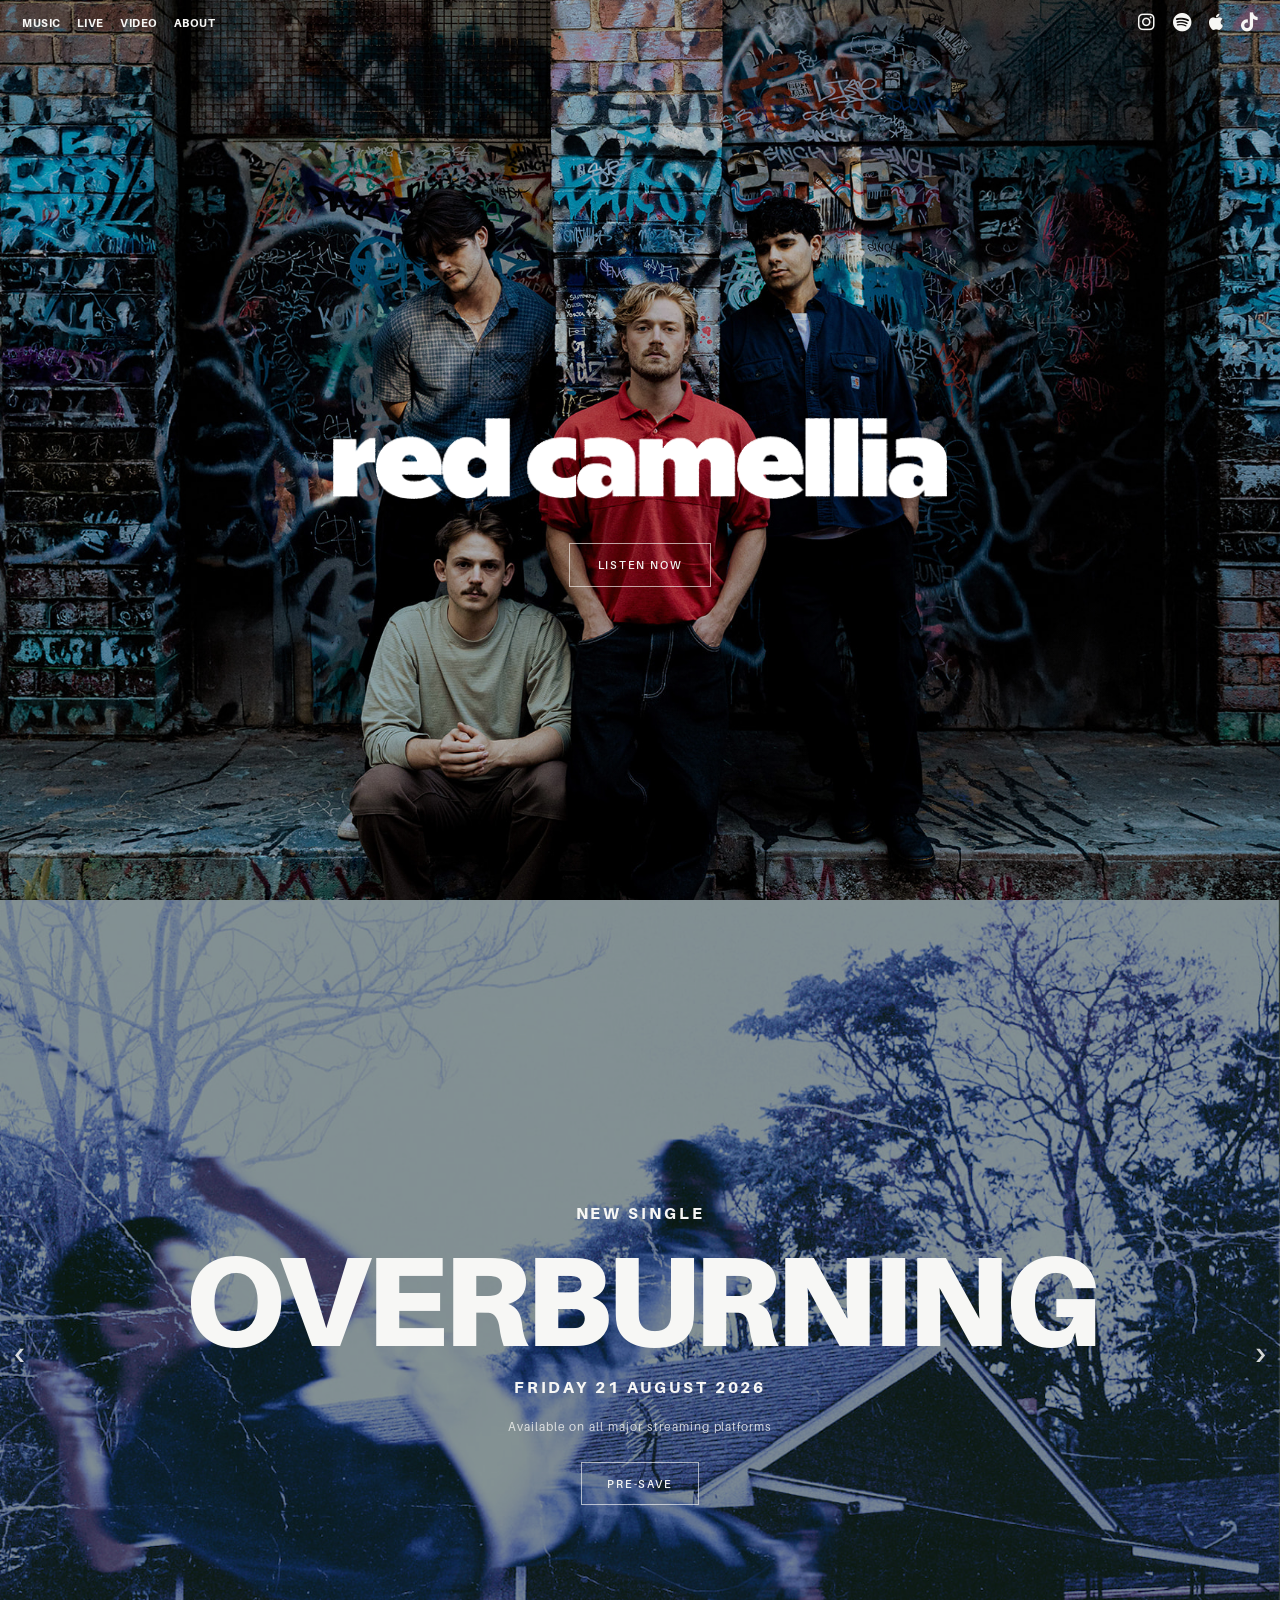
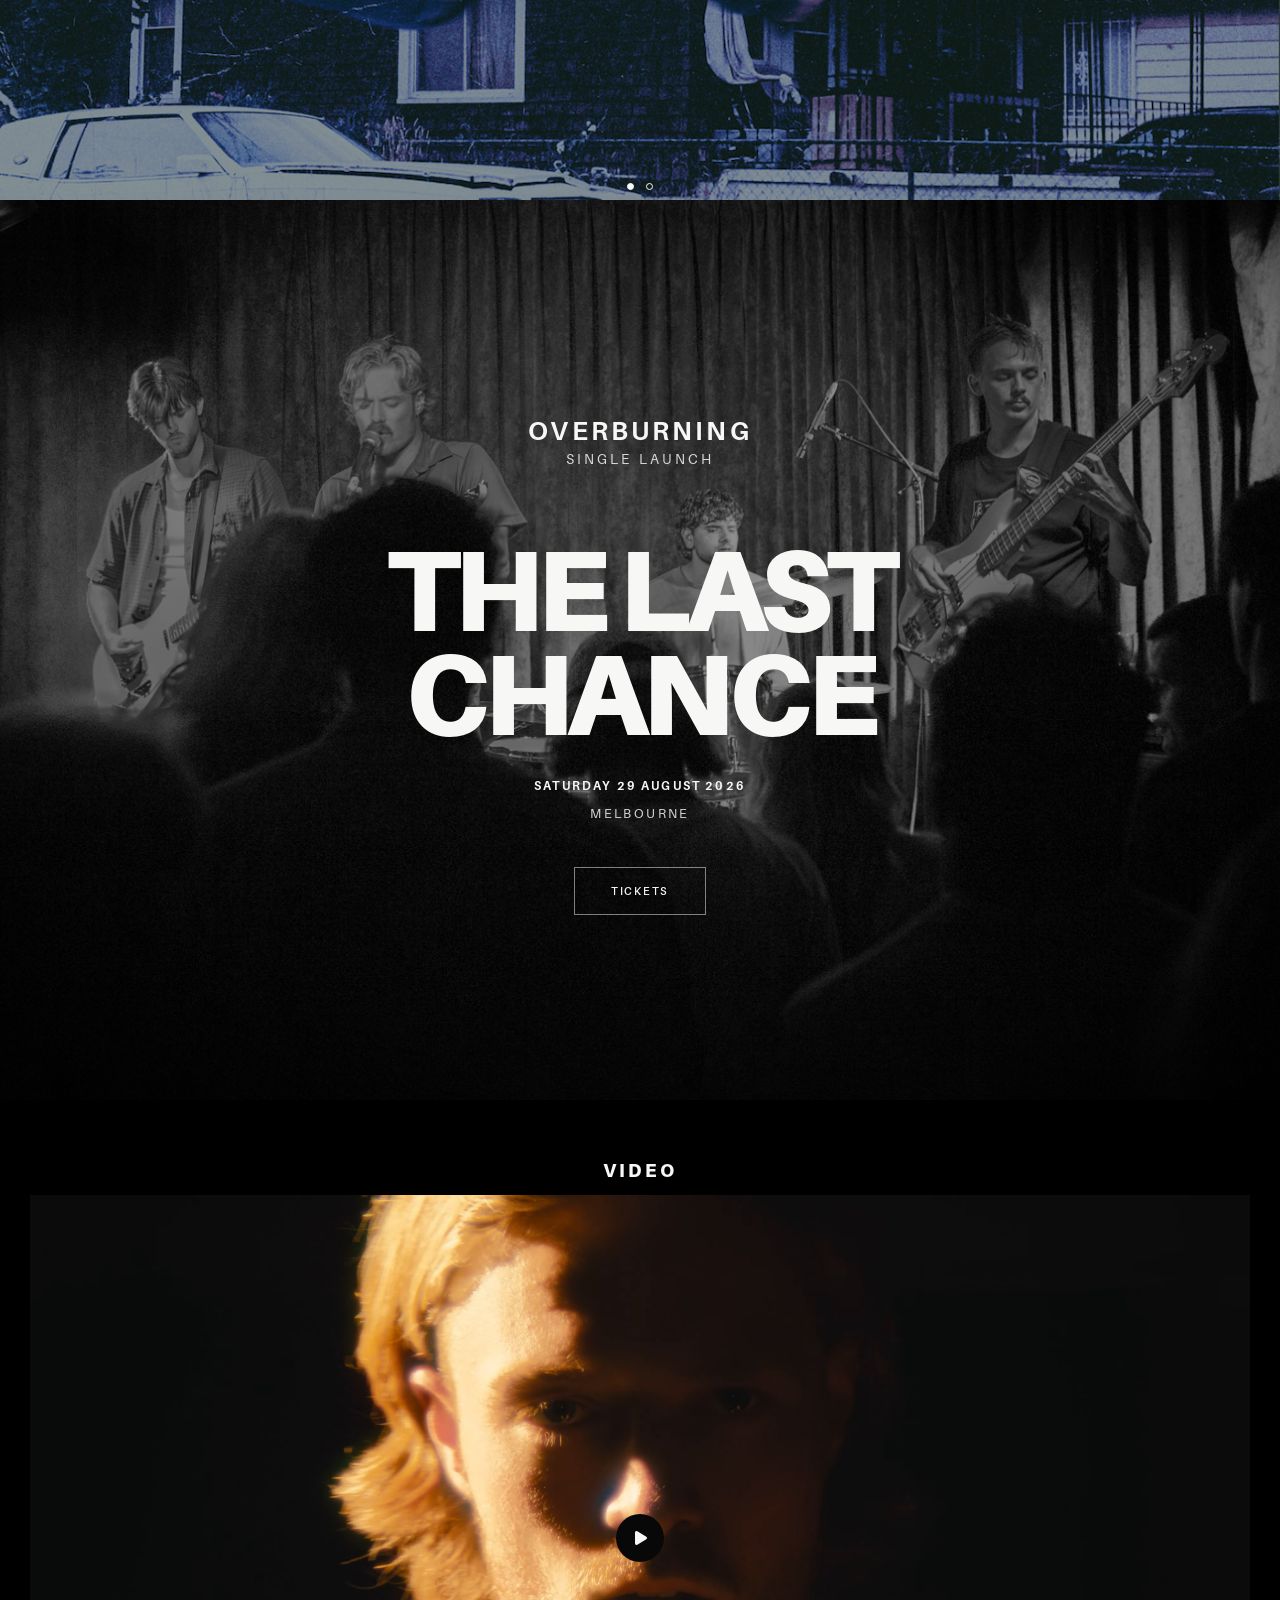
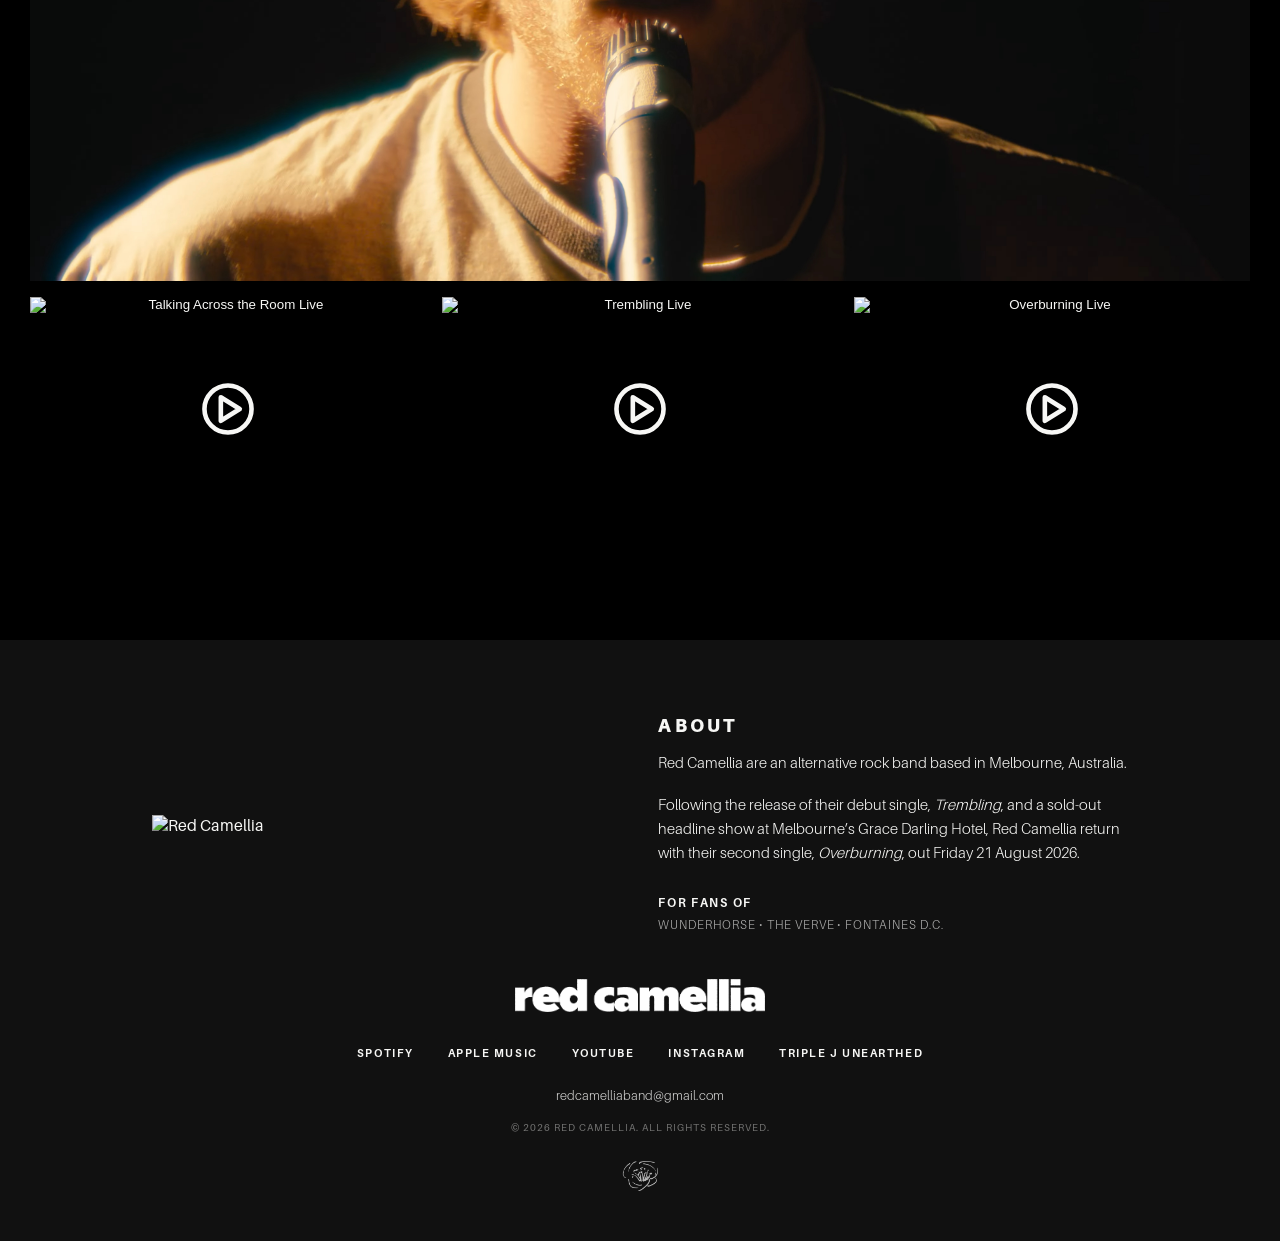
==== commit 39ef8b85: "presave ob update and carousel update" ====
--- a/index.html
+++ b/index.html
@@ -224,83 +224,98 @@
 
             <div class="release-carousel">
 
-                <!-- Trembling -->
-
-                <article class="release-slide release-slide-trembling active">
-
-                    <img
-                        class="release-background trembling-background"
-                        src="images/backgrounds/music-background.jpg"
-                        alt=""
-                        aria-hidden="true"
-                    >
-
-                    <div class="release-overlay trembling-overlay"></div>
-
-                    <div class="trembling-content">
+                <div class="release-track">
+
+                    <!-- Overburning -->
+
+                    <article class="release-slide release-slide-overburning">
 
                         <img
-                            class="trembling-artwork"
-                            src="images/artwork/trembling-cover.jpg"
-                            alt="Trembling single artwork"
+                            class="release-background"
+                            src="images/artwork/overburning-cover.jpg"
+                            alt="Overburning artwork"
                         >
 
-                        <div class="trembling-info">
-
-                            <p class="trembling-kicker">
-                                Debut Single
+                        <div class="release-overlay"></div>
+
+                        <div class="release-content">
+
+                            <p class="release-label">
+                                New Single
                             </p>
 
-                            <p class="trembling-status">
-                                Out Now
+                            <h2>Overburning</h2>
+
+                            <p class="release-date">
+                                Friday 21 August 2026
                             </p>
 
+                            <p class="release-platforms">
+                                Available on all major streaming platforms
+                            </p>
+
                             <a
-                                class="button trembling-button"
-                                href="trembling.html"
+                                class="button overburning-presave-button"
+                                href="https://ffm.to/overburning"
                                 target="_blank"
-                                rel="noopener"
+                                rel="noopener noreferrer"
                             >
-                                Listen
+                                Pre-Save
                             </a>
 
                         </div>
 
-                    </div>
-
-                </article>
-
-                <!-- Overburning -->
-
-                <article class="release-slide release-slide-overburning">
-
-                    <img
-                        class="release-background"
-                        src="images/artwork/overburning-cover.jpg"
-                        alt="Overburning artwork"
-                    >
-
-                    <div class="release-overlay"></div>
-
-                    <div class="release-content">
-
-                        <p class="release-label">
-                            New Single
-                        </p>
-
-                        <h2>Overburning</h2>
-
-                        <p class="release-date">
-                            Friday 21 August 2026
-                        </p>
-
-                        <p class="release-platforms">
-                            Available on all major streaming platforms
-                        </p>
-
-                    </div>
-
-                </article>
+                    </article>
+
+
+                    <!-- Trembling -->
+
+                    <article class="release-slide release-slide-trembling">
+
+                        <img
+                            class="release-background trembling-background"
+                            src="images/backgrounds/music-background.jpg"
+                            alt=""
+                            aria-hidden="true"
+                        >
+
+                        <div class="release-overlay trembling-overlay"></div>
+
+                        <div class="trembling-content">
+
+                            <img
+                                class="trembling-artwork"
+                                src="images/artwork/trembling-cover.jpg"
+                                alt="Trembling single artwork"
+                            >
+
+                            <div class="trembling-info">
+
+                                <p class="trembling-kicker">
+                                    Debut Single
+                                </p>
+
+                                <p class="trembling-status">
+                                    Out Now
+                                </p>
+
+                                <a
+                                    class="button trembling-button"
+                                    href="trembling.html"
+                                    target="_blank"
+                                    rel="noopener"
+                                >
+                                    Listen
+                                </a>
+
+                            </div>
+
+                        </div>
+
+                    </article>
+
+                </div>
+
 
                 <!-- Carousel controls -->
 
@@ -320,18 +335,21 @@
                     ›
                 </button>
 
+
+                <!-- Carousel dots -->
+
                 <div class="carousel-dots" aria-label="Choose a release">
 
                     <button
                         class="carousel-dot active"
                         type="button"
-                        aria-label="Show Trembling"
+                        aria-label="Show Overburning"
                     ></button>
 
                     <button
                         class="carousel-dot"
                         type="button"
-                        aria-label="Show Overburning"
+                        aria-label="Show Trembling"
                     ></button>
 
                 </div>
@@ -339,7 +357,6 @@
             </div>
 
         </section>
-
 
 
         <!-- LIVE -->
--- a/css/music.css
+++ b/css/music.css
@@ -3,32 +3,49 @@
    ========================================================= */
 
 .music {
-  position: relative;
-  background: #0d0d0d;
-  overflow: hidden;
-}
-
-
-/* =========================================================
-   CAROUSEL
+    position: relative;
+
+    width: 100%;
+
+    overflow: hidden;
+
+    background: #0d0d0d;
+}
+
+
+/* =========================================================
+   CAROUSEL VIEWPORT
    ========================================================= */
 
 .release-carousel {
-  position: relative;
-
-  width: 100%;
-  height: 100vh;
-  min-height: 100vh;
-
-  overflow: hidden;
-
-  /*
-     Vertical scrolling remains native.
-     Horizontal gestures belong to the carousel.
-  */
-  touch-action: pan-y;
-  user-select: none;
-  -webkit-user-select: none;
+    position: relative;
+
+    width: 100%;
+    height: 100vh;
+    min-height: 100vh;
+
+    overflow: hidden;
+
+    touch-action: pan-y;
+
+    user-select: none;
+    -webkit-user-select: none;
+}
+
+
+/* =========================================================
+   CAROUSEL TRACK
+   ========================================================= */
+
+.release-track {
+    display: flex;
+
+    width: 100%;
+    height: 100%;
+
+    transform: translate3d(0, 0, 0);
+
+    will-change: transform;
 }
 
 
@@ -37,55 +54,62 @@
    ========================================================= */
 
 .release-slide {
-  position: absolute;
-  top: 0;
-
-  width: 100%;
-  height: 100%;
-  min-height: 100vh;
-
-  display: grid;
-  place-items: center;
-
-  /*
-     Each slide is positioned horizontally by JavaScript.
-     No opacity/visibility fade system anymore.
-  */
-  will-change: transform;
-}
-
-
-/* Prevent images being dragged by the browser */
+    position: relative;
+
+    flex: 0 0 100%;
+
+    width: 100%;
+    min-width: 100%;
+    height: 100%;
+
+    overflow: hidden;
+
+    display: grid;
+    place-items: center;
+
+    box-sizing: border-box;
+}
 
 .release-slide img {
-  -webkit-user-drag: none;
-  user-select: none;
-}
-
-
-/* =========================================================
-   BACKGROUNDS
+    -webkit-user-drag: none;
+    user-select: none;
+}
+
+
+/* =========================================================
+   BACKGROUND IMAGE
    ========================================================= */
 
 .release-background {
-  position: absolute;
-  inset: 0;
-
-  width: 100%;
-  height: 100%;
-
-  object-fit: cover;
-
-  pointer-events: none;
-}
+    position: absolute;
+
+    inset: 0;
+
+    display: block;
+
+    width: 100%;
+    height: 100%;
+
+    max-width: none;
+
+    object-fit: cover;
+
+    pointer-events: none;
+}
+
+
+/* =========================================================
+   OVERLAY
+   ========================================================= */
 
 .release-overlay {
-  position: absolute;
-  inset: 0;
-
-  background: rgba(0, 0, 0, 0.42);
-
-  pointer-events: none;
+    position: absolute;
+
+    inset: 0;
+
+    background: rgba(0, 0, 0, 0.42);
+
+    pointer-events: none;
 }
 
 
@@ -93,55 +117,90 @@
    OVERBURNING
    ========================================================= */
 
+.release-slide-overburning {
+    padding: 0;
+}
+
 .release-slide-overburning .release-background {
-  object-position: center 15%;
+    object-position: center 15%;
 }
 
 .release-content {
-  position: relative;
-  z-index: 2;
-
-  color: #f7f7f5;
-  text-align: center;
+    position: relative;
+    z-index: 2;
+
+    color: #f7f7f5;
+
+    text-align: center;
 }
 
 .release-label {
-  margin: 8px 0 18px;
-
-  font-size: 16px;
-  font-weight: 800;
-  letter-spacing: 0.18em;
-  text-transform: uppercase;
+    margin: 8px 0 18px;
+
+    font-size: 16px;
+    font-weight: 800;
+
+    letter-spacing: 0.18em;
+    text-transform: uppercase;
 }
 
 .release-content h2 {
-  margin: 0 0 18px;
-
-  font-size: clamp(64px, 10vw, 150px);
-  font-weight: 900;
-  line-height: 0.9;
-  letter-spacing: -0.04em;
-  text-transform: uppercase;
+    margin: 0 0 18px;
+
+    font-size: clamp(64px, 10vw, 150px);
+    font-weight: 900;
+
+    line-height: 0.9;
+    letter-spacing: -0.04em;
+
+    text-transform: uppercase;
 }
 
 .release-date {
-  margin: 0;
-
-  font-size: 16px;
-  font-weight: 800;
-  line-height: 1.7;
-  letter-spacing: 0.18em;
-  text-transform: uppercase;
+    margin: 0;
+
+    font-size: 16px;
+    font-weight: 800;
+
+    line-height: 1.7;
+    letter-spacing: 0.18em;
+
+    text-transform: uppercase;
 }
 
 .release-platforms {
-  margin: 18px 0 0;
-
-  font-size: 12px;
-  font-weight: 400;
-  letter-spacing: 0.08em;
-
-  opacity: 0.8;
+    margin: 18px 0 0;
+
+    font-size: 12px;
+    font-weight: 400;
+
+    letter-spacing: 0.08em;
+
+    opacity: 0.8;
+}
+
+
+/* =========================================================
+   RELEASE BUTTONS
+   ========================================================= */
+
+.overburning-presave-button,
+.trembling-button {
+    display: inline-flex;
+
+    align-items: center;
+    justify-content: center;
+
+    width: 118px;
+    height: 43px;
+
+    padding: 0;
+
+    box-sizing: border-box;
+}
+
+.overburning-presave-button {
+    margin-top: 28px;
 }
 
 
@@ -150,171 +209,188 @@
    ========================================================= */
 
 .release-slide-trembling {
-  padding: 0;
+    padding: 0;
 }
 
 .trembling-background {
-  object-fit: cover;
-  object-position: 70% center;
-
-  transform: scale(1.15);
-  transform-origin: center;
-
-  opacity: 0.6;
-
-  filter:
-    saturate(20%)
-    grayscale(100%);
+    object-fit: cover;
+    object-position: 70% center;
+
+    transform: scale(1.15);
+    transform-origin: center;
+
+    opacity: 0.6;
+
+    filter:
+        saturate(20%)
+        grayscale(100%);
 }
 
 .trembling-overlay {
-  background: rgba(0, 0, 0, 0.7);
+    background: rgba(0, 0, 0, 0.7);
 }
 
 .trembling-content {
-  position: relative;
-  z-index: 2;
-
-  display: flex;
-  flex-direction: column;
-  align-items: center;
-  justify-content: center;
-
-  width: 100%;
-  min-height: 100vh;
-
-  padding: 70px 40px 55px;
-
-  color: #f7f7f5;
-  text-align: center;
+    position: relative;
+    z-index: 2;
+
+    display: flex;
+    flex-direction: column;
+
+    align-items: center;
+    justify-content: center;
+
+    width: 100%;
+    height: 100%;
+
+    box-sizing: border-box;
+
+    padding: 70px 40px 55px;
+
+    color: #f7f7f5;
+
+    text-align: center;
 }
 
 .trembling-artwork {
-  display: block;
-
-  width: clamp(320px, 32vw, 486px);
-  max-width: 72vh;
-
-  aspect-ratio: 1;
-
-  object-fit: cover;
+    display: block;
+
+    width: clamp(320px, 32vw, 486px);
+    max-width: 72vh;
+
+    aspect-ratio: 1;
+
+    object-fit: cover;
 }
 
 .trembling-info {
-  display: flex;
-  flex-direction: column;
-  align-items: center;
-
-  margin-top: 28px;
+    display: flex;
+    flex-direction: column;
+
+    align-items: center;
+
+    margin-top: 28px;
 }
 
 .trembling-kicker {
-  margin: 0 0 8px;
-
-  color: rgba(247, 247, 245, 0.84);
-
-  font-size: 13px;
-  font-weight: 700;
-  line-height: 1;
-  letter-spacing: 0.2em;
-  text-transform: uppercase;
+    margin: 0 0 8px;
+
+    color: rgba(247, 247, 245, 0.84);
+
+    font-size: 13px;
+    font-weight: 700;
+
+    line-height: 1;
+    letter-spacing: 0.2em;
+
+    text-transform: uppercase;
 }
 
 .trembling-status {
-  margin: 0 0 24px;
-
-  color: rgba(247, 247, 245, 0.72);
-
-  font-size: 13px;
-  font-weight: 400;
-  line-height: 1;
-  letter-spacing: 0.16em;
-  text-transform: uppercase;
-}
-
-.trembling-button {
-  width: auto;
-  height: auto;
-
-  padding: 14px 28px;
-}
-
-
-/* =========================================================
-   CAROUSEL CONTROLS
+    margin: 0 0 24px;
+
+    color: rgba(247, 247, 245, 0.72);
+
+    font-size: 13px;
+    font-weight: 400;
+
+    line-height: 1;
+    letter-spacing: 0.16em;
+
+    text-transform: uppercase;
+}
+
+
+/* =========================================================
+   CAROUSEL ARROWS
    ========================================================= */
 
 .carousel-arrow {
-  position: absolute;
-  z-index: 10;
-
-  top: 47%;
-
-  border: 0;
-  padding: 0;
-
-  color: #f7f7f5;
-  background: none;
-
-  font-size: 2.5rem;
-  font-weight: 600;
-  line-height: 1;
-
-  cursor: pointer;
-
-  opacity: 0.85;
-
-  transform: translateY(-50%);
-
-  transition: opacity 0.2s ease;
+    position: absolute;
+    z-index: 20;
+
+    top: 50%;
+
+    width: auto;
+    height: auto;
+
+    margin: 0;
+    padding: 0;
+
+    border: 0;
+
+    color: #f7f7f5;
+    background: transparent;
+
+    appearance: none;
+    -webkit-appearance: none;
+
+    font: inherit;
+    font-size: 2.5rem;
+    font-weight: 600;
+
+    line-height: 1;
+
+    cursor: pointer;
+
+    opacity: 0.85;
+
+    transform: translateY(-50%);
+
+    transition: opacity 0.2s ease;
 }
 
 .carousel-arrow:hover {
-  opacity: 1;
+    opacity: 1;
 }
 
 .carousel-arrow-left {
-  left: 10px;
+    left: 10px;
 }
 
 .carousel-arrow-right {
-  right: 10px;
-}
-
-
-/* =========================================================
-   DOTS
+    right: 10px;
+}
+
+
+/* =========================================================
+   CAROUSEL DOTS
    ========================================================= */
 
 .carousel-dots {
-  position: absolute;
-  z-index: 10;
-
-  left: 50%;
-  bottom: 10px;
-
-  display: flex;
-  gap: 12px;
-
-  transform: translateX(-50%);
+    position: absolute;
+    z-index: 20;
+
+    left: 50%;
+    bottom: 10px;
+
+    display: flex;
+
+    gap: 12px;
+
+    transform: translateX(-50%);
 }
 
 .carousel-dot {
-  width: 7px;
-  height: 7px;
-
-  padding: 0;
-
-  border: 1px solid #f7f7f5;
-  border-radius: 50%;
-
-  background: transparent;
-
-  cursor: pointer;
+    width: 7px;
+    height: 7px;
+
+    margin: 0;
+    padding: 0;
+
+    border: 1px solid #f7f7f5;
+    border-radius: 50%;
+
+    background: transparent;
+
+    appearance: none;
+    -webkit-appearance: none;
+
+    cursor: pointer;
 }
 
 .carousel-dot.active {
-  background: #f7f7f5;
+    background: #f7f7f5;
 }
 
 
@@ -324,143 +400,165 @@
 
 @media (max-width: 700px) {
 
-  .release-carousel {
-    height: 100svh;
-    min-height: 100svh;
-  }
-
-  .release-slide {
-    height: 100%;
-    min-height: 100svh;
-  }
-
-
-  /* -------------------------------------------------------
-     TREMBLING
-     ------------------------------------------------------- */
-
-  .trembling-content {
-    min-height: 100svh;
-
-    justify-content: center;
-
-    padding:
-      calc(86px + env(safe-area-inset-top))
-      42px
-      calc(54px + env(safe-area-inset-bottom));
-  }
-
-  .trembling-artwork {
-    width: min(78vw, 320px);
-  }
-
-  .trembling-info {
-    margin-top: 24px;
-  }
-
-  .trembling-kicker {
-    margin-bottom: 8px;
-
-    font-size: 12px;
-  }
-
-  .trembling-status {
-    margin-bottom: 22px;
-
-    font-size: 12px;
-  }
-
-  .trembling-button {
-    padding: 13px 30px;
-  }
-
-
-  /* -------------------------------------------------------
-     OVERBURNING
-     ------------------------------------------------------- */
-
-  .release-slide-overburning {
-    padding:
-      calc(84px + env(safe-area-inset-top))
-      24px
-      calc(54px + env(safe-area-inset-bottom));
-  }
-
-  .release-slide-overburning .release-background {
-    object-position: center;
-  }
-
-  .release-slide-overburning .release-content {
-    width: 100%;
-    max-width: 340px;
-
-    margin: 0 auto;
-    padding: 0;
-  }
-
-  .release-slide-overburning .release-label {
-    margin-bottom: 16px;
-
-    font-size: 13px;
-    letter-spacing: 0.20em;
-  }
-
-  .release-slide-overburning .release-content h2 {
-    margin: 0 auto 22px;
-
-    font-size: clamp(32px, 10vw, 44px);
-    line-height: 0.82;
-    letter-spacing: -0.045em;
-
-    text-align: center;
-
-    white-space: normal;
-  }
-
-  .release-slide-overburning .release-date {
-    max-width: 290px;
-
-    margin: 0 auto;
-
-    font-size: 11px;
-    line-height: 1.5;
-    letter-spacing: 0.15em;
-  }
-
-  .release-slide-overburning .release-platforms {
-    max-width: 270px;
-
-    margin: 18px auto 0;
-
-    font-size: 11px;
-    line-height: 1.45;
-    letter-spacing: 0.04em;
-  }
-
-
-  /* -------------------------------------------------------
-     CONTROLS
-     ------------------------------------------------------- */
-
-  .carousel-arrow {
-    top: 50%;
-
-    font-size: 2.25rem;
-
-    opacity: 0.9;
-  }
-
-  .carousel-arrow-left {
-    left: 10px;
-  }
-
-  .carousel-arrow-right {
-    right: 10px;
-  }
-
-  .carousel-dots {
-    bottom:
-      calc(18px + env(safe-area-inset-bottom));
-  }
+    .release-carousel {
+        height: 100svh;
+        min-height: 100svh;
+    }
+
+    .release-track {
+        height: 100%;
+    }
+
+    .release-slide {
+        height: 100%;
+        min-height: 100%;
+    }
+
+
+    /* =====================================================
+       TREMBLING — MOBILE
+       ===================================================== */
+
+    .trembling-content {
+        height: 100%;
+        min-height: 100%;
+
+        justify-content: center;
+
+        padding:
+            calc(86px + env(safe-area-inset-top))
+            42px
+            calc(54px + env(safe-area-inset-bottom));
+    }
+
+    .trembling-artwork {
+        width: min(78vw, 320px);
+    }
+
+    .trembling-info {
+        margin-top: 24px;
+    }
+
+    .trembling-kicker {
+        margin-bottom: 8px;
+
+        font-size: 12px;
+    }
+
+    .trembling-status {
+        margin-bottom: 22px;
+
+        font-size: 12px;
+    }
+
+
+    /* =====================================================
+       OVERBURNING — MOBILE
+       ===================================================== */
+
+    .release-slide-overburning .release-background {
+        object-position: center center;
+    }
+
+    .release-slide-overburning .release-content {
+        width: 100%;
+        max-width: 388px;
+
+        margin: 0 auto;
+
+        box-sizing: border-box;
+
+        padding:
+            calc(84px + env(safe-area-inset-top))
+            24px
+            calc(54px + env(safe-area-inset-bottom));
+    }
+
+    .release-slide-overburning .release-label {
+        margin-bottom: 16px;
+
+        font-size: 13px;
+
+        letter-spacing: 0.20em;
+    }
+
+    .release-slide-overburning .release-content h2 {
+        margin: 0 auto 22px;
+
+        font-size: clamp(32px, 10vw, 44px);
+
+        line-height: 0.82;
+        letter-spacing: -0.045em;
+
+        text-align: center;
+
+        white-space: normal;
+    }
+
+    .release-slide-overburning .release-date {
+        max-width: 290px;
+
+        margin: 0 auto;
+
+        font-size: 11px;
+
+        line-height: 1.5;
+        letter-spacing: 0.15em;
+    }
+
+    .release-slide-overburning .release-platforms {
+        max-width: 270px;
+
+        margin: 18px auto 0;
+
+        font-size: 11px;
+
+        line-height: 1.45;
+        letter-spacing: 0.04em;
+    }
+
+
+    /* =====================================================
+       RELEASE BUTTONS — MOBILE
+       ===================================================== */
+
+    .overburning-presave-button,
+    .trembling-button {
+        width: 118px;
+        height: 43px;
+
+        padding: 0;
+    }
+
+    .overburning-presave-button {
+        margin-top: 28px;
+    }
+
+
+    /* =====================================================
+       CAROUSEL CONTROLS — MOBILE
+       ===================================================== */
+
+    .carousel-arrow {
+        top: 50%;
+
+        font-size: 2.25rem;
+
+        opacity: 0.9;
+    }
+
+    .carousel-arrow-left {
+        left: 10px;
+    }
+
+    .carousel-arrow-right {
+        right: 10px;
+    }
+
+    .carousel-dots {
+        bottom: calc(
+            18px + env(safe-area-inset-bottom)
+        );
+    }
 
 }
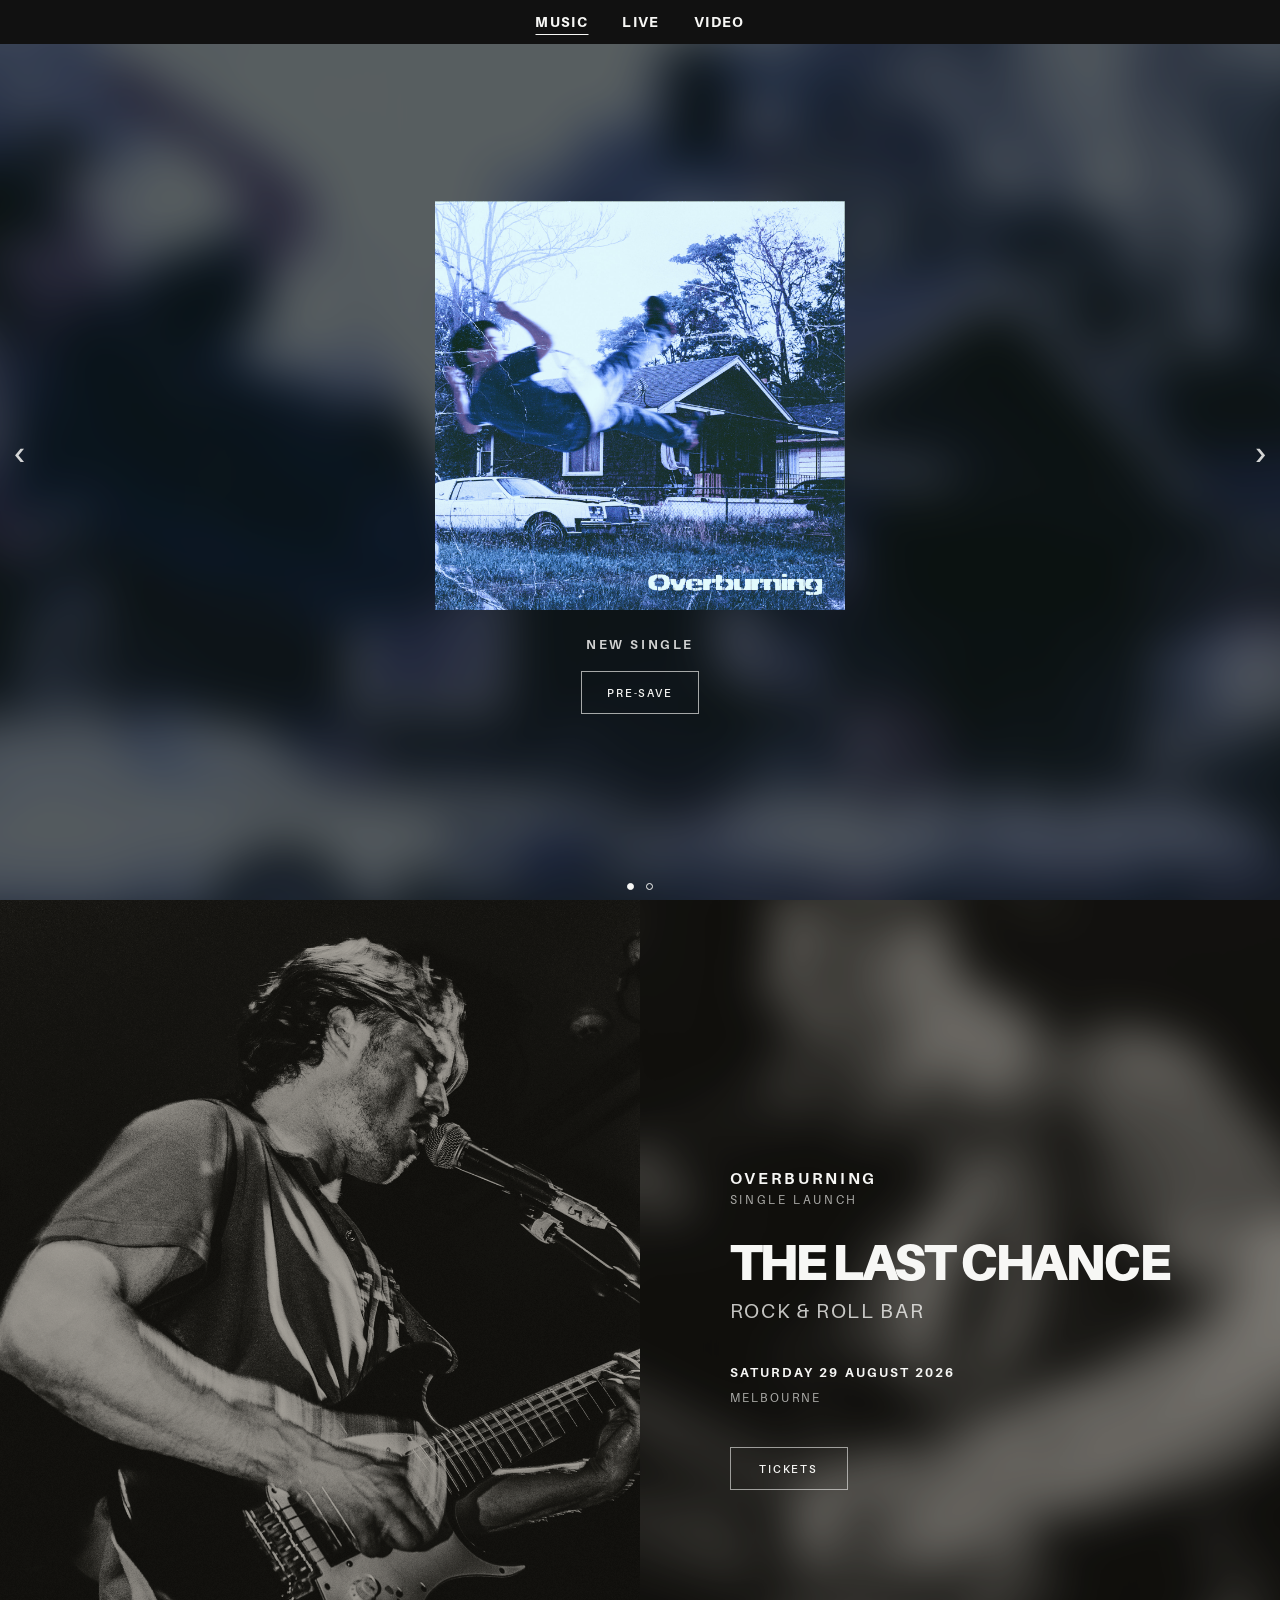
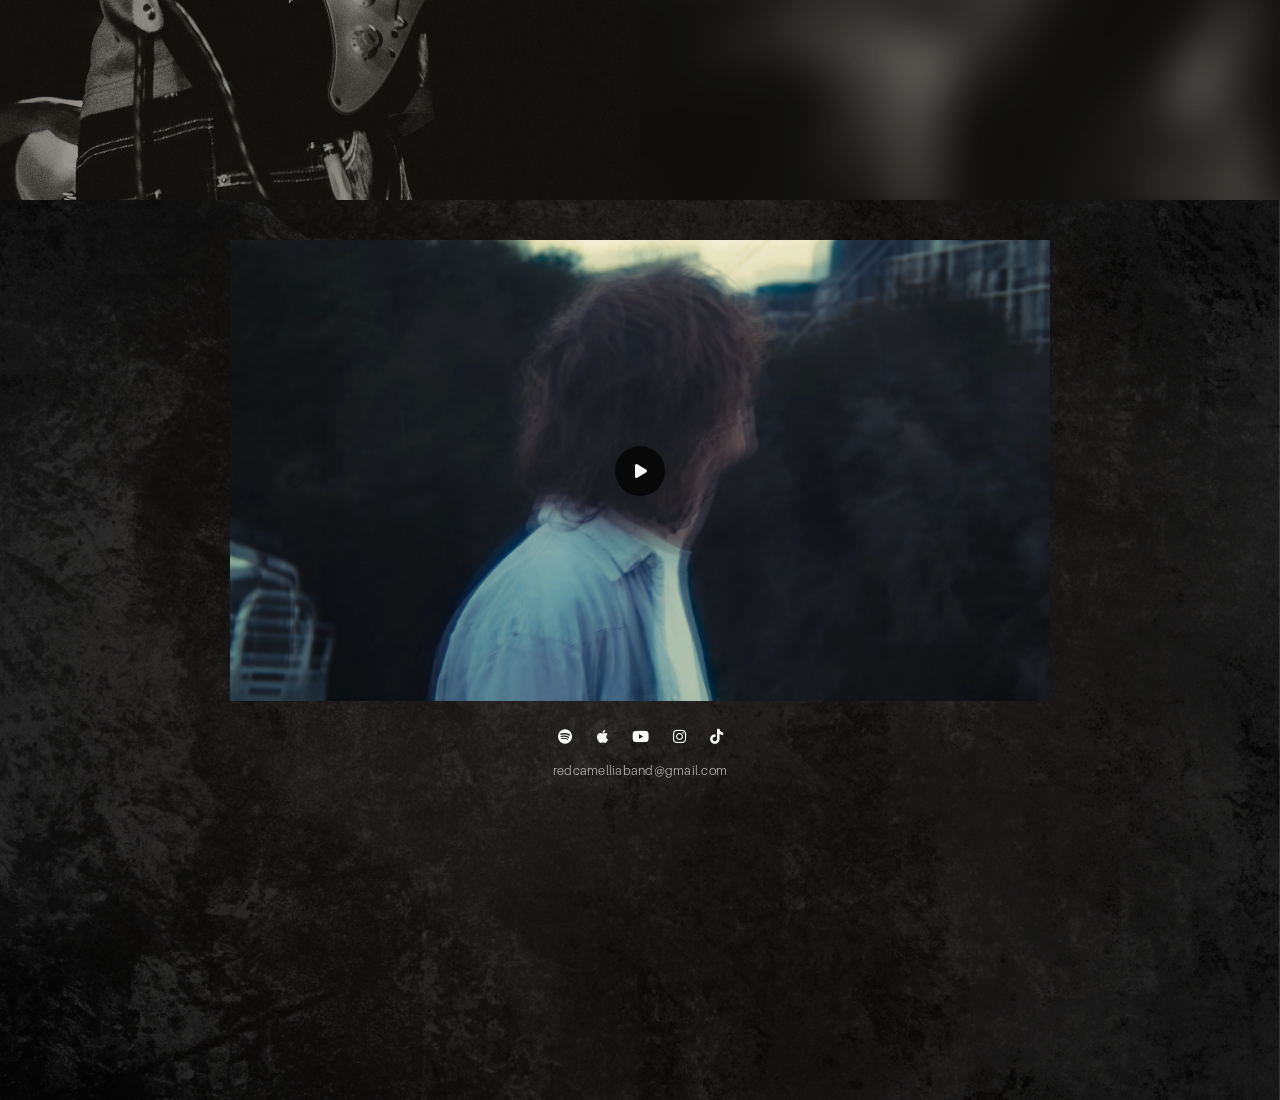
==== commit 699cab41: "website rebuild v1" ====
--- a/index.html
+++ b/index.html
@@ -17,260 +17,153 @@
 
     <title>Red Camellia | Official Site</title>
 
-    <link rel="icon" type="image/x-icon" href="/favicon/favicon.ico?v=2">
-    <link rel="icon" type="image/png" sizes="96x96" href="/favicon/favicon-96x96.png?v=2">
-    <link rel="apple-touch-icon" sizes="180x180" href="/favicon/apple-touch-icon.png?v=2">
+    <link
+        rel="icon"
+        type="image/x-icon"
+        href="/favicon/favicon.ico?v=2"
+    >
+
+    <link
+        rel="icon"
+        type="image/png"
+        sizes="96x96"
+        href="/favicon/favicon-96x96.png?v=2"
+    >
+
+    <link
+        rel="apple-touch-icon"
+        sizes="180x180"
+        href="/favicon/apple-touch-icon.png?v=2"
+    >
+
     <meta
-    name="theme-color"
-    content="#111111"
-    media="(prefers-color-scheme: light)"
+        name="theme-color"
+        content="#111111"
+        media="(prefers-color-scheme: light)"
     >
 
     <meta
-    name="theme-color"
-    content="#111111"
-    media="(prefers-color-scheme: dark)"
+        name="theme-color"
+        content="#111111"
+        media="(prefers-color-scheme: dark)"
     >
 
     <link rel="stylesheet" href="css/base.css">
     <link rel="stylesheet" href="css/header-hero.css">
-    <link rel="stylesheet" href="css/music.css">
+    <link rel="stylesheet" href="css/music.css?v=2">
     <link rel="stylesheet" href="css/live.css">
-    <link rel="stylesheet" href="css/video.css">
-    <link rel="stylesheet" href="css/about.css">
-    <link rel="stylesheet" href="css/footer.css">
-
-    <link rel="stylesheet"
-    href="https://cdnjs.cloudflare.com/ajax/libs/font-awesome/6.7.2/css/all.min.css">
+    <link rel="stylesheet" href="css/video.css?v=5">
+
+    <link
+        rel="stylesheet"
+        href="https://cdnjs.cloudflare.com/ajax/libs/font-awesome/6.7.2/css/all.min.css"
+    >
 
 </head>
 
+
 <body>
 
+
+    <!-- =====================================================
+         HEADER
+         ===================================================== -->
+
     <header class="site-header">
 
-        <button
-            class="mobile-menu-button"
-            type="button"
-            aria-label="Open navigation menu"
-            aria-expanded="false"
-            aria-controls="mobile-menu"
+        <nav
+            class="site-nav"
+            aria-label="Main navigation"
         >
-            <span></span>
-            <span></span>
-            <span></span>
-        </button>
-
-        <a
-            class="mobile-spotify"
-            href="https://open.spotify.com/artist/2v7xfNq7JK9akvSWFZvmOX?si=IgLIqgGKTV2yJXPdZQ3G4A"
-            target="_blank"
-            rel="noopener noreferrer"
-            aria-label="Red Camellia on Spotify"
+
+            <a href="#music">
+                MUSIC
+            </a>
+
+            <a href="#live">
+                LIVE
+            </a>
+
+            <a href="#video">
+                VIDEO
+            </a>
+
+        </nav>
+
+    </header>
+
+
+    <main>
+
+
+        <!-- =================================================
+             MUSIC
+             ================================================= -->
+
+        <section
+            class="music"
+            id="music"
         >
-            <i class="fa-brands fa-spotify" aria-hidden="true"></i>
-        </a>
-
-        <!-- Left navigation -->
-
-        <nav class="site-nav" aria-label="Main navigation">
-
-            <a href="#music">MUSIC</a>
-            <a href="#live">LIVE</a>
-            <a href="#video">VIDEO</a>
-            <a href="#about">ABOUT</a>
-
-        </nav>
-
-        <!-- Centre wordmark -->
-
-        <a class="wordmark" href="#hero">
-
-            <img
-                src="images/logos/wordmark-white.png"
-                alt="Red Camellia"
-            >
-
-        </a>
-
-        <!-- Right socials -->
-
-        <div class="socials">
-
-            <a href="https://www.instagram.com/redcamelliaband/" target="_blank" aria-label="Instagram">
-                <i class="fa-brands fa-instagram"></i>
-            </a>
-
-            <a href="https://open.spotify.com/artist/2v7xfNq7JK9akvSWFZvmOX?si=IgLIqgGKTV2yJXPdZQ3G4A" target="_blank" aria-label="Spotify">
-                <i class="fa-brands fa-spotify"></i>
-            </a>
-
-            <a href="https://music.apple.com/us/artist/red-camellia/1870162665" target="_blank" aria-label="Apple Music">
-                <i class="fa-brands fa-apple"></i>
-            </a>
-
-            <a href="https://www.tiktok.com/@redcamelliaband" target="_blank" aria-label="TikTok">
-                <i class="fa-brands fa-tiktok"></i>
-            </a>
-
-        </div>
-
-    </header>
-
-        <div class="mobile-menu" id="mobile-menu" aria-hidden="true">
-
-            <nav class="mobile-menu-nav" aria-label="Mobile navigation">
-                <a href="#music">Music</a>
-                <a href="#live">Live</a>
-                <a href="#video">Video</a>
-                <a href="#about">About</a>
-            </nav>
-
-            <div class="mobile-menu-bottom">
-
-                <div class="mobile-menu-divider">
-
-                    <span></span>
-
-                    <img
-                        class="mobile-menu-flower"
-                        src="images/logos/flower_white.png"
-                        alt=""
-                        aria-hidden="true"
-                    >
-
-                    <span></span>
-
-                </div>
-
-                <div class="mobile-menu-social-icons">
-
-                    <a
-                        href="https://www.instagram.com/redcamelliaband/"
-                        target="_blank"
-                        rel="noopener noreferrer"
-                        aria-label="Instagram"
-                    >
-                        <i class="fa-brands fa-instagram"></i>
-                    </a>
-
-                    <a
-                        href="https://open.spotify.com/artist/2v7xfNq7JK9akvSWFZvmOX"
-                        target="_blank"
-                        rel="noopener noreferrer"
-                        aria-label="Spotify"
-                    >
-                        <i class="fa-brands fa-spotify"></i>
-                    </a>
-
-                    <a
-                        href="https://music.apple.com/us/artist/red-camellia/1870162665"
-                        target="_blank"
-                        rel="noopener noreferrer"
-                        aria-label="Apple Music"
-                    >
-                        <i class="fa-brands fa-apple"></i>
-                    </a>
-
-                    <a
-                        href="https://www.tiktok.com/@redcamelliaband"
-                        target="_blank"
-                        rel="noopener noreferrer"
-                        aria-label="TikTok"
-                    >
-                        <i class="fa-brands fa-tiktok"></i>
-                    </a>
-
-                    <a
-                        href="mailto:redcamelliaband@gmail.com"
-                        aria-label="Email"
-                    >
-                        <i class="fa-regular fa-envelope"></i>
-                    </a>
-
-                </div>
-
-            </div>
-
-        </div>
-
-    <main>
-
-        <!-- HERO -->
-
-        <section class="hero" id="hero">
-
-            <div class="hero-content">
-
-                <img
-                    class="hero-logo"
-                    src="images/logos/wordmark-white.png"
-                    alt="Red Camellia"
-                >
-
-                <a class="button" href="#music">
-                    Listen now
-                </a>
-
-            </div>
-
-        </section>
-
-
-
-        <!-- MUSIC -->
-
-        <section class="music" id="music">
 
             <div class="release-carousel">
 
                 <div class="release-track">
 
-                    <!-- Overburning -->
-
-                    <article class="release-slide release-slide-overburning">
+
+                    <!-- OVERBURNING -->
+
+                    <article
+                        class="release-slide release-slide-overburning"
+                    >
 
                         <img
-                            class="release-background"
+                            class="release-background overburning-background"
                             src="images/artwork/overburning-cover.jpg"
-                            alt="Overburning artwork"
+                            alt=""
+                            aria-hidden="true"
                         >
 
-                        <div class="release-overlay"></div>
-
-                        <div class="release-content">
-
-                            <p class="release-label">
-                                New Single
-                            </p>
-
-                            <h2>Overburning</h2>
-
-                            <p class="release-date">
-                                Friday 21 August 2026
-                            </p>
-
-                            <p class="release-platforms">
-                                Available on all major streaming platforms
-                            </p>
-
-                            <a
-                                class="button overburning-presave-button"
-                                href="https://ffm.to/overburning"
-                                target="_blank"
-                                rel="noopener noreferrer"
+                        <div
+                            class="release-overlay overburning-overlay"
+                        ></div>
+
+
+                        <div class="overburning-content">
+
+                            <img
+                                class="overburning-artwork"
+                                src="images/artwork/overburning-cover.jpg"
+                                alt="Overburning single artwork"
                             >
-                                Pre-Save
-                            </a>
+
+
+                            <div class="overburning-info">
+
+                                <p class="overburning-kicker">
+                                    New Single
+                                </p>
+
+                                <a
+                                    class="button overburning-presave-button"
+                                    href="https://gyro.to/Overburning"
+                                    target="_blank"
+                                    rel="noopener noreferrer"
+                                >
+                                    Pre-Save
+                                </a>
+
+                            </div>
 
                         </div>
 
                     </article>
 
 
-                    <!-- Trembling -->
-
-                    <article class="release-slide release-slide-trembling">
+                    <!-- TREMBLING -->
+
+                    <article
+                        class="release-slide release-slide-trembling"
+                    >
 
                         <img
                             class="release-background trembling-background"
@@ -279,7 +172,10 @@
                             aria-hidden="true"
                         >
 
-                        <div class="release-overlay trembling-overlay"></div>
+                        <div
+                            class="release-overlay trembling-overlay"
+                        ></div>
+
 
                         <div class="trembling-content">
 
@@ -289,21 +185,14 @@
                                 alt="Trembling single artwork"
                             >
 
+
                             <div class="trembling-info">
-
-                                <p class="trembling-kicker">
-                                    Debut Single
-                                </p>
-
-                                <p class="trembling-status">
-                                    Out Now
-                                </p>
 
                                 <a
                                     class="button trembling-button"
-                                    href="trembling.html"
+                                    href="https://gyro.to/Trembling"
                                     target="_blank"
-                                    rel="noopener"
+                                    rel="noopener noreferrer"
                                 >
                                     Listen
                                 </a>
@@ -317,7 +206,7 @@
                 </div>
 
 
-                <!-- Carousel controls -->
+                <!-- CAROUSEL CONTROLS -->
 
                 <button
                     class="carousel-arrow carousel-arrow-left"
@@ -336,9 +225,12 @@
                 </button>
 
 
-                <!-- Carousel dots -->
-
-                <div class="carousel-dots" aria-label="Choose a release">
+                <!-- CAROUSEL DOTS -->
+
+                <div
+                    class="carousel-dots"
+                    aria-label="Choose a release"
+                >
 
                     <button
                         class="carousel-dot active"
@@ -359,349 +251,223 @@
         </section>
 
 
-        <!-- LIVE -->
-
-        <section class="live" id="live">
-
-            <div class="live-container">
+
+        <!-- =================================================
+             LIVE
+             ================================================= -->
+
+        <section
+            class="live"
+            id="live"
+        >
+
+
+            <div class="live-image">
+
+                <img
+                    src="images/backgrounds/live-portrait.jpg"
+                    alt="Red Camellia performing live"
+                >
+
+            </div>
+
+
+            <div class="live-details">
 
                 <div class="show-card">
 
-                    <p class="show-kicker">
-                        Overburning
-                    </p>
-
-                    <p class="show-subtitle">
-                        Single Launch
-                    </p>
-
-                    <h3>
-                        The Last Chance
-                    </h3>
-
-                    <p class="show-date">
-                        Saturday 29 August 2026
-                    </p>
-
-                    <p class="show-location">
-                        Melbourne
-                    </p>
-
-                    <a 
-                        class="button"
-                        href="https://tickets.oztix.com.au/outlet/event/8509e3eb-0afe-4db9-8b72-8463e83e670d"
+
+                    <div class="show-release">
+
+                        <p class="show-kicker">
+                            Overburning
+                        </p>
+
+                        <p class="show-subtitle">
+                            Single Launch
+                        </p>
+
+                    </div>
+
+
+                    <div class="show-main">
+
+                        <h3>
+                            The Last Chance
+                        </h3>
+
+                        <p class="show-venue-subtitle">
+                            Rock & Roll Bar
+                        </p>
+
+                        <p class="show-date">
+                            Saturday 29 August 2026
+                        </p>
+
+                        <p class="show-location">
+                            Melbourne
+                        </p>
+
+                        <a
+                            class="button"
+                            href="https://tickets.oztix.com.au/outlet/event/8509e3eb-0afe-4db9-8b72-8463e83e670d"
+                            target="_blank"
+                            rel="noopener noreferrer"
+                        >
+                            Tickets
+                        </a>
+
+                    </div>
+
+                </div>
+
+            </div>
+
+        </section>
+
+
+
+        <!-- =================================================
+             VIDEO
+             ================================================= -->
+
+        <section
+            class="video"
+            id="video"
+        >
+
+
+            <!-- SHARED VIDEO + FOOTER BACKGROUND -->
+
+            <img
+                class="video-background"
+                src="images/backgrounds/stage.png"
+                alt=""
+                aria-hidden="true"
+            >
+
+            <div class="video-background-overlay"></div>
+
+
+            <!-- FEATURED VIDEO AREA -->
+
+            <div class="video-main">
+
+                <div class="video-container">
+
+                    <div
+                        class="featured-video featured-video-cover"
+                        data-video-id="RBBqYDD9Y9Y"
+                    >
+
+                        <img
+                            class="featured-video-image"
+                            src="images/videos/trembling-official.png"
+                            alt="Trembling official music video"
+                        >
+
+                        <button
+                            class="featured-play-button"
+                            type="button"
+                            aria-label="Play Trembling official music video"
+                        >
+
+                            <i
+                                class="fa-solid fa-play"
+                                aria-hidden="true"
+                            ></i>
+
+                        </button>
+
+                    </div>
+
+                </div>
+
+            </div>
+
+
+            <!-- =================================================
+                 SOCIALS / EMAIL
+                 ================================================= -->
+
+            <div class="video-footer">
+
+                <nav
+                    class="footer-socials"
+                    aria-label="Red Camellia social links"
+                >
+
+                    <a
+                        href="https://open.spotify.com/artist/2v7xfNq7JK9akvSWFZvmOX?si=IgLIqgGKTV2yJXPdZQ3G4A"
                         target="_blank"
                         rel="noopener noreferrer"
-                    >
-                        Tickets
+                        aria-label="Spotify"
+                    >
+                        <i class="fa-brands fa-spotify"></i>
                     </a>
 
-                </div>
+
+                    <a
+                        href="https://music.apple.com/us/artist/red-camellia/1870162665"
+                        target="_blank"
+                        rel="noopener noreferrer"
+                        aria-label="Apple Music"
+                    >
+                        <i class="fa-brands fa-apple"></i>
+                    </a>
+
+
+                    <a
+                        href="https://www.youtube.com/@redcamelliaband"
+                        target="_blank"
+                        rel="noopener noreferrer"
+                        aria-label="YouTube"
+                    >
+                        <i class="fa-brands fa-youtube"></i>
+                    </a>
+
+
+                    <a
+                        href="https://www.instagram.com/redcamelliaband/"
+                        target="_blank"
+                        rel="noopener noreferrer"
+                        aria-label="Instagram"
+                    >
+                        <i class="fa-brands fa-instagram"></i>
+                    </a>
+
+
+                    <a
+                        href="https://www.tiktok.com/@redcamelliaband"
+                        target="_blank"
+                        rel="noopener noreferrer"
+                        aria-label="TikTok"
+                    >
+                        <i class="fa-brands fa-tiktok"></i>
+                    </a>
+
+                </nav>
+
+
+                <a
+                    class="footer-email"
+                    href="mailto:redcamelliaband@gmail.com"
+                >
+                    redcamelliaband@gmail.com
+                </a>
 
             </div>
 
+
         </section>
 
 
-
-        <!-- VIDEO -->
-
-        <section class="video" id="video">
-
-            <div class="video-container">
-
-                <h2 class="section-heading">VIDEO</h2>
-
-                <!-- Featured video -->
-
-                <div
-                    class="featured-video featured-video-cover"
-                    data-video-id="RBBqYDD9Y9Y"
-                >
-                    <img
-                        class="featured-video-image"
-                        src="images/videos/trembling-official.jpg"
-                        alt="Trembling official music video"
-                    >
-
-                    <button
-                        class="featured-play-button"
-                        type="button"
-                        aria-label="Play Trembling official music video"
-                    >
-                        <i class="fa-solid fa-play" aria-hidden="true"></i>
-                    </button>
-                </div>
-
-                <!-- Thumbnail videos -->
-
-                <div class="video-grid">
-
-                    <!-- Talking Across the Room -->
-
-                    <button
-                        class="video-thumbnail"
-                        type="button"
-                        data-video-id="ZVPYZ801WhA"
-                        aria-label="Play Talking Across the Room live"
-                    >
-                        <img
-                            src="images/videos/tatr-live.jpg"
-                            alt="Talking Across the Room Live"
-                        >
-
-                        <span class="play-icon" aria-hidden="true">
-                            <svg viewBox="0 0 100 100">
-                                <circle
-                                    cx="50"
-                                    cy="50"
-                                    r="46"
-                                ></circle>
-
-                                <path
-                                    d="M36 27 L73 50 L36 73 Z"
-                                ></path>
-                            </svg>
-                        </span>
-
-                        <span class="video-title">
-                            Talking Across the Room (Live)
-                        </span>
-                    </button>
-
-                    <!-- Trembling -->
-
-                    <button
-                        class="video-thumbnail"
-                        type="button"
-                        data-video-id="rR2mAQOA4Xc"
-                        aria-label="Play Trembling live"
-                    >
-                        <img
-                            src="images/videos/trembling-live.jpg"
-                            alt="Trembling Live"
-                        >
-
-                        <span class="play-icon" aria-hidden="true">
-                            <svg viewBox="0 0 100 100">
-                                <circle
-                                    cx="50"
-                                    cy="50"
-                                    r="46"
-                                ></circle>
-
-                                <path
-                                    d="M36 27 L73 50 L36 73 Z"
-                                ></path>
-                            </svg>
-                        </span>
-
-                        <span class="video-title">
-                            Trembling (Live)
-                        </span>
-                    </button>
-
-                    <!-- Overburning -->
-
-                    <button
-                        class="video-thumbnail"
-                        type="button"
-                        data-video-id="rtRPdUgXkbc"
-                        aria-label="Play Overburning live"
-                    >
-                        <img
-                            src="images/videos/overburning-live.jpg"
-                            alt="Overburning Live"
-                        >
-
-                        <span class="play-icon" aria-hidden="true">
-                            <svg viewBox="0 0 100 100">
-                                <circle
-                                    cx="50"
-                                    cy="50"
-                                    r="46"
-                                ></circle>
-
-                                <path
-                                    d="M36 27 L73 50 L36 73 Z"
-                                ></path>
-                            </svg>
-                        </span>
-
-                        <span class="video-title">
-                            Overburning (Live)
-                        </span>
-                    </button>
-
-                </div>
-
-            </div>
-
-        </section>
-
-        <!-- VIDEO LIGHTBOX -->
-
-        <div
-            class="video-lightbox"
-            id="video-lightbox"
-            aria-hidden="true"
-        >
-
-            <button
-                class="video-lightbox-close"
-                type="button"
-                aria-label="Close video"
-            >
-                ×
-            </button>
-
-            <div class="video-lightbox-content">
-
-                <iframe
-                    id="video-lightbox-player"
-                    src=""
-                    title="Red Camellia video"
-                    allow="accelerometer; autoplay; clipboard-write; encrypted-media; gyroscope; picture-in-picture"
-                    allowfullscreen
-                ></iframe>
-
-            </div>
-
-        </div>
-
-        <!-- ABOUT -->
-
-        <section class="about" id="about">
-
-            <div class="about-container">
-
-                <div class="about-layout">
-
-                    <img
-                        src="images/about/red-camellia-band.jpg"
-                        alt="Red Camellia"
-                        class="about-image"
-                    >
-
-                    <div class="about-text">
-
-                        <h2 class="about-heading">ABOUT</h2>
-
-                        <p>
-                        Red Camellia are an alternative rock band based in Melbourne, Australia.
-                            
-                        </p>
-                        <p>
-                            Following the release of their debut single,
-                            <em>Trembling</em>, and a sold-out headline show at
-                            Melbourne’s Grace Darling Hotel, Red Camellia return with
-                            their second single, <em>Overburning</em>, out Friday
-                            21 August 2026.
-                        </p>
-
-                        <p class="about-ffo">
-                            <strong>FOR FANS OF</strong><br>
-                            Wunderhorse • The Verve • Fontaines D.C.
-                        </p>
-
-                    </div>
-
-                </div>
-
-            </div>
-
-        </section>
-
-<!-- FOOTER -->
-
-<footer class="site-footer">
-
-    <div class="footer-container">
-
-        <a href="#hero" class="footer-logo-link">
-
-            <img
-                src="images/logos/flower_white.png"
-                alt=""
-                class="footer-flower footer-flower-mobile">
-
-            <img
-                src="images/logos/wordmark-white.png"
-                alt="Red Camellia"
-                class="footer-logo"
-            >
-
-        </a>
-
-<nav class="footer-links">
-
-            <a
-                href="https://open.spotify.com/artist/2v7xfNq7JK9akvSWFZvmOX?si=IgLIqgGKTV2yJXPdZQ3G4A"
-                target="_blank"
-                rel="noopener"
-            >
-                Spotify
-            </a>
-
-            <a
-                href="https://music.apple.com/us/artist/red-camellia/1870162665"
-                target="_blank"
-                rel="noopener"
-            >
-                Apple Music
-            </a>
-
-            <a
-                href="https://www.youtube.com/@redcamelliaband"
-                target="_blank"
-                rel="noopener"
-            >
-                YouTube
-            </a>
-
-            <a
-                href="https://www.instagram.com/redcamelliaband/"
-                target="_blank"
-                rel="noopener"
-            >
-                Instagram
-            </a>
-
-            <a
-                href="https://www.abc.net.au/triplejunearthed/artist/red-camellia/"
-                target="_blank"
-                rel="noopener"
-            >
-                Triple J Unearthed
-            </a>
-
-        </nav>
-
-        <a
-            class="footer-email"
-            href="mailto:redcamelliaband@gmail.com"
-        >
-            redcamelliaband@gmail.com
-        </a>
-
-        <p class="footer-copyright">
-            © 2026 Red Camellia. All rights reserved.
-        </p>
-
-        <img
-            src="images/logos/flower_white.png"
-            alt=""
-            class="footer-flower footer-flower-desktop"
-        >
-
-    </div>
-
-</footer>
-
     </main>
 
+
     <script src="js/script.js"></script>
 
+
 </body>
 
 </html>
--- a/css/header-hero.css
+++ b/css/header-hero.css
@@ -1,912 +1,203 @@
 /* =========================================================
-   RED CAMELLIA — HEADER + HERO
-   ========================================================= */
-
-
-/* =========================================================
-   DESKTOP / DEFAULT HEADER
+   RED CAMELLIA — HEADER
+   ========================================================= */
+
+
+/* =========================================================
+   HEADER
    ========================================================= */
 
 .site-header {
-  position: fixed;
-  z-index: 3000;
-
-  top: 0;
-  left: 0;
-
-  display: flex;
-  align-items: center;
-
-  width: 100%;
-  height: 45px;
-  padding: 0 22px;
-
-  color: #f7f7f5;
-  background: transparent;
-  border-bottom: 1px solid transparent;
-
-  transition:
-    background 0.35s ease,
-    border-color 0.35s ease,
-    backdrop-filter 0.35s ease;
-}
-
-
-/* =========================================================
-   DESKTOP WORDMARK
-   ========================================================= */
-
-.wordmark {
-  order: 1;
-  flex: 0 0 auto;
-
-  display: block;
-
-  width: 0;
-  margin-right: 0;
-
-  overflow: hidden;
-
-  opacity: 0;
-  pointer-events: none;
-
-  transform: translateX(-24px);
-
-  transition:
-    width 0.4s cubic-bezier(0.22, 1, 0.36, 1),
-    margin-right 0.4s cubic-bezier(0.22, 1, 0.36, 1),
-    opacity 0.25s ease,
-    transform 0.4s cubic-bezier(0.22, 1, 0.36, 1);
-}
-
-.wordmark img {
-  display: block;
-
-  width: 145px;
-  max-width: none;
-  height: auto;
-}
-
-
-/* =========================================================
-   DESKTOP NAVIGATION
-   ========================================================= */
-
-.site-nav {
-  order: 2;
-
-  display: flex;
-  align-items: center;
-  gap: 16px;
-
-  margin: 0;
-  padding: 0;
-
-  white-space: nowrap;
-}
-
-.site-nav a {
-  color: #f7f7f5;
-
-  font-size: 11px;
-  font-weight: 800;
-  line-height: 1;
-  letter-spacing: 0.05em;
-  text-transform: uppercase;
-
-  transform: translateY(1px);
-
-  transition: opacity 0.2s ease;
-}
-
-.site-nav a:hover {
-  opacity: 0.55;
-}
-
-
-/* =========================================================
-   DESKTOP SOCIAL ICONS
-   ========================================================= */
-
-.socials {
-  order: 3;
-
-  display: flex;
-  align-items: center;
-  gap: 18px;
-
-  margin-left: auto;
-}
-
-.socials a {
-  display: flex;
-  align-items: center;
-  justify-content: center;
-
-  color: #f7f7f5;
-
-  font-size: 19px;
-
-  transition:
-    opacity 0.2s ease,
-    transform 0.2s ease;
-}
-
-.socials a:hover {
-  opacity: 0.6;
-  transform: translateY(-1px);
-}
-
-
-/* =========================================================
-   HEADER AFTER HERO WORDMARK PASSES
-   ========================================================= */
-
-.site-header.scrolled {
-  background: rgba(17, 17, 17, 0.82);
-  border-bottom-color: rgba(247, 247, 245, 0.08);
-
-  backdrop-filter: blur(14px) saturate(135%);
-  -webkit-backdrop-filter: blur(14px) saturate(135%);
-}
-
-.site-header.scrolled .wordmark {
-  width: 145px;
-  margin-right: 20px;
-
-  opacity: 1;
-  pointer-events: auto;
-
-  transform: translateX(0);
-}
-
-
-/* =========================================================
-   HERO — DESKTOP / TABLET
-   ========================================================= */
-
-.hero {
-  position: relative;
-
-  display: grid;
-  place-items: center;
-
-  width: 100%;
-  height: 100vh;
-  min-height: 100vh;
-
-  overflow: hidden;
-
-  padding:
-    120px
-    var(--page-margin)
-    60px;
-
-  color: #f7f7f5;
-
-  background-image:
-    linear-gradient(
-      rgba(0, 0, 0, 0.2),
-      rgba(0, 0, 0, 0.2)
-    ),
-    url("../images/photography/hero.jpg");
-
-  /*
-     Always fill the hero.
-
-     Do NOT replace this with percentages such as 115%.
-     Cover automatically adapts to the viewport aspect ratio.
-  */
-  background-size: cover;
-
-  /*
-     Keep the centre of the photograph as the focal point.
-  */
-  background-position: center center;
-
-  background-repeat: no-repeat;
-}
-
-
-/* =========================================================
-   HERO CONTENT
-   ========================================================= */
-
-.hero-content {
-  position: relative;
-  z-index: 1;
-
-  width: 100%;
-
-  text-align: center;
-
-  transform: translateY(70px);
-}
-
-.hero-logo {
-  display: block;
-
-  width: clamp(380px, 48vw, 810px);
-  height: auto;
-
-  margin: -95px auto 44px;
-}
-
-.hero-description {
-  margin: 28px 0 36px;
-
-  font-size: 13px;
-  font-weight: 600;
-  letter-spacing: 0.14em;
-  text-transform: uppercase;
-}
-
-
-/* =========================================================
-   LEGACY HERO HEADING
-   ========================================================= */
-
-.eyebrow {
-  margin: 0 0 24px;
-
-  color: #f7f7f5;
-
-  font-size: 12px;
-  font-weight: 600;
-  letter-spacing: 0.16em;
-  text-transform: uppercase;
-}
-
-h1 {
-  margin: 0;
-
-  font-size: clamp(64px, 10.5vw, 176px);
-  font-weight: 900;
-  line-height: 0.88;
-  letter-spacing: -0.055em;
-  text-transform: uppercase;
-
-  white-space: nowrap;
-}
-
-
-/* =========================================================
-   MOBILE ELEMENTS — HIDDEN BY DEFAULT
-   ========================================================= */
-
-.mobile-menu-button,
-.mobile-menu,
-.mobile-spotify {
-  display: none;
-}
-
-
-/* =========================================================
-   MOBILE
-   ========================================================= */
-
-@media (max-width: 700px) {
-
-  /* -------------------------------------------------------
-     HEADER
-     ------------------------------------------------------- */
-
-  .site-header {
+    position: fixed;
     z-index: 3000;
+
+    top: 0;
+    left: 0;
 
     display: flex;
     align-items: center;
     justify-content: center;
 
-    height: 64px;
-
-    padding:
-      max(10px, env(safe-area-inset-top))
-      18px
-      8px;
-
-    background: transparent;
-    border-bottom-color: transparent;
-
-    backdrop-filter: none;
-    -webkit-backdrop-filter: none;
-  }
-
-
-  /* Hide desktop navigation */
-
-  .site-nav,
-  .socials {
-    display: none;
-  }
-
-
-  /* -------------------------------------------------------
-     MOBILE HEADER WORDMARK
-     ------------------------------------------------------- */
-
-  .wordmark {
-    position: absolute;
-
-    left: 50%;
-
-    display: block;
-
-    width: 145px;
+    width: 100%;
+    height: 44px;
+
     margin: 0;
-
-    overflow: visible;
-
-    opacity: 0;
-    visibility: hidden;
+    padding: 0;
+
+    background: #111111;
+
+    border: 0;
+
     pointer-events: none;
-
-    transform:
-      translateX(-50%)
-      translateY(-5px);
-
-    transition:
-      opacity 0.3s ease,
-      visibility 0.3s ease,
-      transform 0.3s ease;
-  }
-
-  .wordmark img {
-    display: block;
-
-    width: 145px;
-    height: auto;
-  }
-
-  .site-header.scrolled .wordmark {
-    width: 145px;
-    margin: 0;
-
-    opacity: 1;
-    visibility: visible;
-    pointer-events: auto;
-
-    transform:
-      translateX(-50%)
-      translateY(0);
-  }
-
-
-  /* -------------------------------------------------------
-     SCROLLED MOBILE HEADER
-     ------------------------------------------------------- */
-
-  .site-header.scrolled {
-    background: rgba(10, 10, 10, 0.88);
-    border-bottom-color: rgba(247, 247, 245, 0.07);
-
-    backdrop-filter: blur(14px) saturate(130%);
-    -webkit-backdrop-filter: blur(14px) saturate(130%);
-  }
-
-
-  /* -------------------------------------------------------
-     HAMBURGER + SPOTIFY
-     ------------------------------------------------------- */
-
-  .mobile-menu-button,
-  .mobile-spotify {
-    position: absolute;
-    z-index: 3001;
-
-    top: 50%;
-
-    width: 34px;
-    height: 34px;
-
-    padding: 0;
-    border: 0;
-
-    color: #f7f7f5;
-    background: transparent;
-
-    transform: translateY(-50%);
-  }
-
-
-  /* Hamburger */
-
-  .mobile-menu-button {
-    left: 18px;
-
-    display: flex;
-    flex-direction: column;
-    align-items: center;
-    justify-content: center;
-
-    gap: 5px;
-
-    cursor: pointer;
-  }
-
-  .mobile-menu-button span {
-    display: block;
-
-    width: 25px;
-    height: 1px;
-
-    margin: 0;
-
-    border-radius: 999px;
-
-    background: currentColor;
-
-    transform-origin: center;
-
-    transition:
-      opacity 0.2s ease,
-      transform 0.3s ease;
-  }
-
-  .mobile-menu-button.active span:nth-child(1) {
-    width: 24px;
-
-    transform:
-      translateY(6px)
-      rotate(45deg);
-  }
-
-  .mobile-menu-button.active span:nth-child(2) {
-    opacity: 0;
-  }
-
-  .mobile-menu-button.active span:nth-child(3) {
-    width: 24px;
-
-    transform:
-      translateY(-6px)
-      rotate(-45deg);
-  }
-
-
-  /* Spotify */
-
-  .mobile-spotify {
-    right: 18px;
-
+}
+
+
+/* =========================================================
+   NAVIGATION
+   ========================================================= */
+
+.site-nav {
     display: flex;
     align-items: center;
     justify-content: center;
 
-    font-size: 23px;
-
-    transition:
-      opacity 0.2s ease,
-      transform 0.2s ease;
-  }
-
-  .mobile-spotify:active {
-    opacity: 0.65;
-
-    transform:
-      translateY(-50%)
-      scale(0.94);
-  }
-
-
-  /* -------------------------------------------------------
-     MOBILE HERO
-     ------------------------------------------------------- */
-
-  .hero {
-    /*
-       Dynamic viewport height handles Safari's changing
-       address/navigation bars more reliably than plain 100vh.
-    */
-
-    width: 100%;
-
-    height: 100dvh;
-    min-height: 100dvh;
-
-    padding:
-      calc(70px + env(safe-area-inset-top))
-      18px
-      calc(45px + env(safe-area-inset-bottom));
-
-    background-size: cover;
-
-    /*
-       Slightly higher focal point on portrait screens.
-    */
-    background-position: center 48%;
-  }
-
-  .hero-content {
-    transform: translateY(25px);
-  }
-
-  .hero-logo {
-    width: min(88vw, 340px);
-    max-width: 100%;
-
-    height: auto;
-
-    margin: 0 auto 28px;
-  }
-
-  .hero .button {
-    padding: 13px 26px;
-
-    font-size: 10px;
-    letter-spacing: 0.18em;
-  }
-
-  h1 {
-    font-size: clamp(52px, 17vw, 92px);
-
-    white-space: normal;
-  }
-
-
-  /* -------------------------------------------------------
-     FULL-SCREEN MOBILE MENU
-     ------------------------------------------------------- */
-
-  .mobile-menu {
-    position: fixed;
-    z-index: 2000;
-
-    inset: 0;
-
-    display: flex;
-    flex-direction: column;
-    align-items: center;
-    justify-content: flex-start;
-
-    padding:
-      calc(20px + env(safe-area-inset-top))
-      24px
-      calc(32px + env(safe-area-inset-bottom));
-
-    color: #f7f7f5;
-    background: #111111;
-
-    opacity: 0;
-    visibility: hidden;
-    pointer-events: none;
-
-    transform: translateY(-10px);
-
-    transition:
-      opacity 0.3s ease,
-      visibility 0.3s ease,
-      transform 0.35s ease;
-  }
-
-  .mobile-menu.active {
-    opacity: 1;
-    visibility: visible;
-    pointer-events: auto;
-
-    transform: translateY(0);
-  }
-
-  body.mobile-menu-open {
-    overflow: hidden;
-  }
-
-
-  /* -------------------------------------------------------
-     HEADER WHILE MENU IS OPEN
-     ------------------------------------------------------- */
-
-  body.mobile-menu-open .site-header,
-  body.mobile-menu-open .site-header.scrolled {
-    background: transparent;
-    border-bottom-color: transparent;
-
-    backdrop-filter: none;
-    -webkit-backdrop-filter: none;
-  }
-
-  body.mobile-menu-open .mobile-spotify {
-    opacity: 0;
-    pointer-events: none;
-  }
-
-  body.mobile-menu-open .site-header .wordmark,
-  body.mobile-menu-open .site-header.scrolled .wordmark {
-    position: absolute;
-
-    left: 50%;
-
-    width: 145px;
-    margin: 0;
-
-    opacity: 1;
-    visibility: visible;
-    pointer-events: auto;
-
-    transform: translateX(-50%);
-  }
-
-  body.mobile-menu-open .site-header .wordmark img,
-  body.mobile-menu-open .site-header.scrolled .wordmark img {
-    width: 145px;
-    height: auto;
-  }
-
-
-  /* -------------------------------------------------------
-     MOBILE MENU NAVIGATION
-     ------------------------------------------------------- */
-
-  .mobile-menu-nav {
-    position: relative;
-    top: 45px;
-
-    display: flex;
-    flex: 1;
-    flex-direction: column;
-    align-items: center;
-    justify-content: center;
-
-    width: 100%;
+    gap: 34px;
 
     margin: 0;
     padding: 0;
 
-    text-align: center;
-  }
-
-  .mobile-menu-nav a {
-    padding: 14px 0;
-
-    font-size: 28px;
-    font-weight: 900;
+    white-space: nowrap;
+
+    pointer-events: auto;
+}
+
+
+/* =========================================================
+   NAVIGATION LINKS
+   ========================================================= */
+
+.site-nav a {
+    display: block;
+
+    margin: 0;
+    padding: 0;
+
+    color: #f7f7f5;
+
+    font-size: 14px;
+    font-weight: 800;
     line-height: 1;
+
     letter-spacing: 0.10em;
     text-transform: uppercase;
 
-    opacity: 0;
-
-    transform: translateY(14px);
-
-    transition:
-      opacity 0.35s ease,
-      transform 0.45s cubic-bezier(0.22, 1, 0.36, 1);
-  }
-
-  .mobile-menu.active .mobile-menu-nav a {
-    opacity: 1;
-
-    transform: translateY(0);
-  }
-
-  .mobile-menu.active .mobile-menu-nav a:nth-child(1) {
-    transition-delay: 0.06s;
-  }
-
-  .mobile-menu.active .mobile-menu-nav a:nth-child(2) {
-    transition-delay: 0.11s;
-  }
-
-  .mobile-menu.active .mobile-menu-nav a:nth-child(3) {
-    transition-delay: 0.16s;
-  }
-
-  .mobile-menu.active .mobile-menu-nav a:nth-child(4) {
-    transition-delay: 0.21s;
-  }
-
-
-  /* -------------------------------------------------------
-     MENU BOTTOM
-     ------------------------------------------------------- */
-
-  .mobile-menu-bottom {
+    transition: opacity 0.2s ease;
+}
+
+.site-nav a:hover {
+    opacity: 0.55;
+}
+
+
+/* =========================================================
+   SECTION ANCHORS
+   ========================================================= */
+
+#music,
+#live,
+#video {
+    scroll-margin-top: 44px;
+}
+
+
+/* =========================================================
+   MOBILE
+   ========================================================= */
+
+@media screen and (max-width: 700px) {
+
+    .site-header {
+        height: calc(
+            58px + env(safe-area-inset-top)
+        );
+
+        padding-top: env(safe-area-inset-top);
+    }
+
+    .site-nav {
+        gap: 24px;
+    }
+
+    .site-nav a {
+        font-size: 18.7px;
+        font-weight: 800;
+        letter-spacing: 0.07em;
+    }
+
+    #music,
+    #live,
+    #video {
+        scroll-margin-top:
+            calc(
+                58px + env(safe-area-inset-top)
+            );
+    }
+
+}
+
+
+/* =========================================================
+   SMALL MOBILE
+   ========================================================= */
+
+@media screen and (max-width: 380px) {
+
+    .site-nav {
+        gap: 18px;
+    }
+
+    .site-nav a {
+        font-size: 17px;
+        letter-spacing: 0.05em;
+    }
+
+}
+
+
+/* =========================================================
+   MOBILE LANDSCAPE
+   ========================================================= */
+
+@media screen and (orientation: landscape) and (max-height: 500px) {
+
+    .site-header {
+        height: 42px;
+        padding-top: 0;
+    }
+
+    .site-nav {
+        gap: 28px;
+    }
+
+    .site-nav a {
+        font-size: 15px;
+        letter-spacing: 0.07em;
+    }
+
+    #music,
+    #live,
+    #video {
+        scroll-margin-top: 42px;
+    }
+
+}
+
+/* =========================================================
+   ACTIVE NAVIGATION
+   ========================================================= */
+
+.site-nav a {
     position: relative;
-    top: 45px;
-
-    display: flex;
-    flex-direction: column;
-    align-items: center;
-
+}
+
+.site-nav a::after {
+    content: "";
+
+    position: absolute;
+
+    left: 50%;
+    bottom: -6px;
+
+    width: 0;
+    height: 1px;
+
+    background: #f7f7f5;
+
+    transform: translateX(-50%);
+
+    transition: width 0.25s ease;
+}
+
+.site-nav a.active::after {
     width: 100%;
-    max-width: 240px;
-
-    margin-top: 34px;
-    margin-bottom: 60px;
-  }
-
-
-  /* -------------------------------------------------------
-     FLOWER DIVIDER
-     ------------------------------------------------------- */
-
-  .mobile-menu-divider {
-    display: flex;
-    align-items: center;
-    justify-content: center;
-
-    width: 170px;
-
-    margin-bottom: 26px;
-
-    opacity: 0;
-
-    transform: translateY(12px);
-
-    transition:
-      opacity 0.35s ease,
-      transform 0.45s cubic-bezier(0.22, 1, 0.36, 1);
-  }
-
-  .mobile-menu.active .mobile-menu-divider {
-    opacity: 1;
-
-    transform: translateY(0);
-
-    transition-delay: 0.23s;
-  }
-
-  .mobile-menu-divider span {
-    flex: 1;
-
-    height: 1px;
-
-    background: rgba(247, 247, 245, 0.15);
-  }
-
-  .mobile-menu-divider img {
-    width: 27px;
-
-    margin: 0 15px;
-
-    opacity: 0.6;
-  }
-
-  .mobile-menu-flower {
-    display: block;
-
-    height: auto;
-  }
-
-
-  /* -------------------------------------------------------
-     MENU SOCIAL ICONS
-     ------------------------------------------------------- */
-
-  .mobile-menu-social-icons {
-    display: flex;
-    flex-direction: column;
-    align-items: center;
-
-    gap: 18px;
-  }
-
-  .mobile-menu-social-icons a {
-    display: flex;
-    align-items: center;
-    justify-content: center;
-
-    width: 42px;
-    height: 42px;
-
-    color: #f7f7f5;
-
-    font-size: 27px;
-
-    opacity: 0;
-
-    transform: translateY(14px);
-
-    transition:
-      opacity 0.35s ease,
-      transform 0.45s cubic-bezier(0.22, 1, 0.36, 1);
-  }
-
-  .mobile-menu.active .mobile-menu-social-icons a {
-    opacity: 0.94;
-
-    transform: translateY(0);
-  }
-
-  .mobile-menu.active .mobile-menu-social-icons a:nth-child(1) {
-    transition-delay: 0.27s;
-  }
-
-  .mobile-menu.active .mobile-menu-social-icons a:nth-child(2) {
-    transition-delay: 0.32s;
-  }
-
-  .mobile-menu.active .mobile-menu-social-icons a:nth-child(3) {
-    transition-delay: 0.37s;
-  }
-
-  .mobile-menu.active .mobile-menu-social-icons a:nth-child(4) {
-    transition-delay: 0.42s;
-  }
-
-  .mobile-menu.active .mobile-menu-social-icons a:nth-child(5) {
-    transition-delay: 0.47s;
-  }
-
-  .mobile-menu-social-icons a:last-child {
-    font-size: 26px;
-  }
-
-}
-
-
-/* =========================================================
-   IPHONE / SMALL DEVICE LANDSCAPE
-   ========================================================= */
-
-@media (orientation: landscape) and (max-height: 500px) {
-
-  html,
-  body {
-    width: 100%;
-
-    overflow-x: hidden;
-
-    background: #111111;
-  }
-
-  /*
-     Keep desktop/tablet navigation in landscape.
-     Protect controls from the notch / safe areas.
-  */
-
-  .site-header {
-    padding-left:
-      max(22px, calc(14px + env(safe-area-inset-left)));
-
-    padding-right:
-      max(22px, calc(14px + env(safe-area-inset-right)));
-  }
-
-  .site-nav {
-    display: flex;
-  }
-
-  .socials {
-    display: flex;
-  }
-
-  .mobile-menu-button,
-  .mobile-spotify,
-  .mobile-menu {
-    display: none;
-  }
-
-
-  /* Landscape hero */
-
-  .hero {
-    width: 100%;
-
-    height: 100dvh;
-    min-height: 100dvh;
-
-    padding-top: 54px;
-    padding-bottom: 18px;
-
-    background-size: cover;
-    background-position: center center;
-  }
-
-  .hero-content {
-    transform: translateY(8px);
-  }
-
-  .hero-logo {
-    width: min(50vw, 440px);
-
-    margin: 0 auto 16px;
-  }
-
-  .hero .button {
-    padding: 10px 22px;
-
-    font-size: 9px;
-  }
-
 }
--- a/css/music.css
+++ b/css/music.css
@@ -59,7 +59,9 @@
     flex: 0 0 100%;
 
     width: 100%;
-    min-width: 100%;
+    min-width: 0;
+    max-width: 100%;
+
     height: 100%;
 
     overflow: hidden;
@@ -77,106 +79,138 @@
 
 
 /* =========================================================
-   BACKGROUND IMAGE
+   BACKGROUNDS
    ========================================================= */
 
 .release-background {
     position: absolute;
 
+    inset: -40px;
+
+    display: block;
+
+    width: calc(100% + 80px);
+    height: calc(100% + 80px);
+
+    max-width: none;
+
+    object-fit: cover;
+
+    pointer-events: none;
+}
+
+
+/* =========================================================
+   OVERBURNING BACKGROUND
+   ========================================================= */
+
+.overburning-background {
+    object-position: center;
+
+    transform: scale(1.12);
+
+    filter:
+        blur(22px)
+        brightness(0.55)
+        saturate(75%);
+}
+
+
+/* =========================================================
+   TREMBLING BACKGROUND
+   ========================================================= */
+
+.trembling-background {
+    object-position: 70% center;
+
+    transform: scale(1.15);
+
+    opacity: 0.6;
+
+    filter:
+        saturate(20%)
+        grayscale(100%);
+}
+
+
+/* =========================================================
+   OVERLAYS
+   ========================================================= */
+
+.release-overlay {
+    position: absolute;
+
     inset: 0;
 
-    display: block;
+    pointer-events: none;
+}
+
+.overburning-overlay {
+    background: rgba(0, 0, 0, 0.30);
+}
+
+.trembling-overlay {
+    background: rgba(0, 0, 0, 0.70);
+}
+
+
+/* =========================================================
+   RELEASE CONTENT
+   ========================================================= */
+
+.overburning-content,
+.trembling-content {
+    position: relative;
+    z-index: 2;
+
+    display: flex;
+    flex-direction: column;
+
+    align-items: center;
+    justify-content: center;
 
     width: 100%;
     height: 100%;
 
-    max-width: none;
+    box-sizing: border-box;
+
+    padding: 70px 40px 55px;
+
+    color: #f7f7f5;
+
+    text-align: center;
+}
+
+
+/* =========================================================
+   ARTWORK
+   ========================================================= */
+
+.overburning-artwork,
+.trembling-artwork {
+    display: block;
+
+    width: clamp(320px, 32vw, 486px);
+    max-width: 72vh;
+
+    aspect-ratio: 1;
 
     object-fit: cover;
-
-    pointer-events: none;
-}
-
-
-/* =========================================================
-   OVERLAY
-   ========================================================= */
-
-.release-overlay {
-    position: absolute;
-
-    inset: 0;
-
-    background: rgba(0, 0, 0, 0.42);
-
-    pointer-events: none;
-}
-
-
-/* =========================================================
-   OVERBURNING
-   ========================================================= */
-
-.release-slide-overburning {
-    padding: 0;
-}
-
-.release-slide-overburning .release-background {
-    object-position: center 15%;
-}
-
-.release-content {
-    position: relative;
-    z-index: 2;
-
-    color: #f7f7f5;
-
-    text-align: center;
-}
-
-.release-label {
-    margin: 8px 0 18px;
-
-    font-size: 16px;
-    font-weight: 800;
-
-    letter-spacing: 0.18em;
-    text-transform: uppercase;
-}
-
-.release-content h2 {
-    margin: 0 0 18px;
-
-    font-size: clamp(64px, 10vw, 150px);
-    font-weight: 900;
-
-    line-height: 0.9;
-    letter-spacing: -0.04em;
-
-    text-transform: uppercase;
-}
-
-.release-date {
-    margin: 0;
-
-    font-size: 16px;
-    font-weight: 800;
-
-    line-height: 1.7;
-    letter-spacing: 0.18em;
-
-    text-transform: uppercase;
-}
-
-.release-platforms {
-    margin: 18px 0 0;
-
-    font-size: 12px;
-    font-weight: 400;
-
-    letter-spacing: 0.08em;
-
-    opacity: 0.8;
+}
+
+
+/* =========================================================
+   RELEASE INFO
+   ========================================================= */
+
+.overburning-info,
+.trembling-info {
+    display: flex;
+    flex-direction: column;
+
+    align-items: center;
+
+    margin-top: 28px;
 }
 
 
@@ -194,110 +228,10 @@
     width: 118px;
     height: 43px;
 
+    margin: 0;
     padding: 0;
 
     box-sizing: border-box;
-}
-
-.overburning-presave-button {
-    margin-top: 28px;
-}
-
-
-/* =========================================================
-   TREMBLING
-   ========================================================= */
-
-.release-slide-trembling {
-    padding: 0;
-}
-
-.trembling-background {
-    object-fit: cover;
-    object-position: 70% center;
-
-    transform: scale(1.15);
-    transform-origin: center;
-
-    opacity: 0.6;
-
-    filter:
-        saturate(20%)
-        grayscale(100%);
-}
-
-.trembling-overlay {
-    background: rgba(0, 0, 0, 0.7);
-}
-
-.trembling-content {
-    position: relative;
-    z-index: 2;
-
-    display: flex;
-    flex-direction: column;
-
-    align-items: center;
-    justify-content: center;
-
-    width: 100%;
-    height: 100%;
-
-    box-sizing: border-box;
-
-    padding: 70px 40px 55px;
-
-    color: #f7f7f5;
-
-    text-align: center;
-}
-
-.trembling-artwork {
-    display: block;
-
-    width: clamp(320px, 32vw, 486px);
-    max-width: 72vh;
-
-    aspect-ratio: 1;
-
-    object-fit: cover;
-}
-
-.trembling-info {
-    display: flex;
-    flex-direction: column;
-
-    align-items: center;
-
-    margin-top: 28px;
-}
-
-.trembling-kicker {
-    margin: 0 0 8px;
-
-    color: rgba(247, 247, 245, 0.84);
-
-    font-size: 13px;
-    font-weight: 700;
-
-    line-height: 1;
-    letter-spacing: 0.2em;
-
-    text-transform: uppercase;
-}
-
-.trembling-status {
-    margin: 0 0 24px;
-
-    color: rgba(247, 247, 245, 0.72);
-
-    font-size: 13px;
-    font-weight: 400;
-
-    line-height: 1;
-    letter-spacing: 0.16em;
-
-    text-transform: uppercase;
 }
 
 
@@ -410,15 +344,22 @@
     }
 
     .release-slide {
+        flex: 0 0 100%;
+
+        width: 100%;
+        min-width: 0;
+        max-width: 100%;
+
         height: 100%;
         min-height: 100%;
     }
 
 
     /* =====================================================
-       TREMBLING — MOBILE
-       ===================================================== */
-
+       CONTENT — MOBILE
+       ===================================================== */
+
+    .overburning-content,
     .trembling-content {
         height: 100%;
         min-height: 100%;
@@ -431,95 +372,29 @@
             calc(54px + env(safe-area-inset-bottom));
     }
 
+
+    /* =====================================================
+       ARTWORK — MOBILE
+       ===================================================== */
+
+    .overburning-artwork,
     .trembling-artwork {
         width: min(78vw, 320px);
     }
 
+
+    /* =====================================================
+       RELEASE INFO — MOBILE
+       ===================================================== */
+
+    .overburning-info,
     .trembling-info {
         margin-top: 24px;
     }
 
-    .trembling-kicker {
-        margin-bottom: 8px;
-
-        font-size: 12px;
-    }
-
-    .trembling-status {
-        margin-bottom: 22px;
-
-        font-size: 12px;
-    }
-
-
-    /* =====================================================
-       OVERBURNING — MOBILE
-       ===================================================== */
-
-    .release-slide-overburning .release-background {
-        object-position: center center;
-    }
-
-    .release-slide-overburning .release-content {
-        width: 100%;
-        max-width: 388px;
-
-        margin: 0 auto;
-
-        box-sizing: border-box;
-
-        padding:
-            calc(84px + env(safe-area-inset-top))
-            24px
-            calc(54px + env(safe-area-inset-bottom));
-    }
-
-    .release-slide-overburning .release-label {
-        margin-bottom: 16px;
-
-        font-size: 13px;
-
-        letter-spacing: 0.20em;
-    }
-
-    .release-slide-overburning .release-content h2 {
-        margin: 0 auto 22px;
-
-        font-size: clamp(32px, 10vw, 44px);
-
-        line-height: 0.82;
-        letter-spacing: -0.045em;
-
-        text-align: center;
-
-        white-space: normal;
-    }
-
-    .release-slide-overburning .release-date {
-        max-width: 290px;
-
-        margin: 0 auto;
-
-        font-size: 11px;
-
-        line-height: 1.5;
-        letter-spacing: 0.15em;
-    }
-
-    .release-slide-overburning .release-platforms {
-        max-width: 270px;
-
-        margin: 18px auto 0;
-
-        font-size: 11px;
-
-        line-height: 1.45;
-        letter-spacing: 0.04em;
-    }
-
-
-    /* =====================================================
-       RELEASE BUTTONS — MOBILE
+
+    /* =====================================================
+       BUTTONS — MOBILE
        ===================================================== */
 
     .overburning-presave-button,
@@ -530,8 +405,20 @@
         padding: 0;
     }
 
-    .overburning-presave-button {
-        margin-top: 28px;
+
+    /* =====================================================
+       OVERBURNING BACKGROUND — MOBILE
+       ===================================================== */
+
+    .overburning-background {
+        object-position: center;
+
+        transform: scale(1.18);
+
+        filter:
+            blur(20px)
+            brightness(0.52)
+            saturate(75%);
     }
 
 
@@ -556,9 +443,32 @@
     }
 
     .carousel-dots {
-        bottom: calc(
-            18px + env(safe-area-inset-bottom)
-        );
+        bottom:
+            calc(
+                18px + env(safe-area-inset-bottom)
+            );
+    }
+
+}
+
+.overburning-kicker {
+    margin: 0 0 20px;
+
+    color: rgba(247, 247, 245, 0.84);
+
+    font-size: 13px;
+    font-weight: 700;
+    line-height: 1;
+
+    letter-spacing: 0.20em;
+    text-transform: uppercase;
+}
+
+@media (max-width: 700px) {
+
+    .overburning-kicker {
+        margin-bottom: 20px;
+        font-size: 12px;
     }
 
 }
--- a/css/live.css
+++ b/css/live.css
@@ -1,159 +1,613 @@
-/* =========================
+/* =========================================================
    LIVE
-========================= */
+   ========================================================= */
 
 .live {
-  position: relative;
-
-  display: flex;
-  align-items: center;
-  justify-content: center;
-
-  min-height: 100vh;
-  padding: 120px var(--page-margin);
-
-  background-image:
-    linear-gradient(rgba(0, 0, 0, 0.42), rgba(0, 0, 0, 0.42)),
-    url("../images/backgrounds/live-background.jpg");
-
-  background-size: cover;
-  background-position: center;
-  background-repeat: no-repeat;
-
-  color: #f7f7f5;
-}
-
-.live-container {
-  position: relative;
-  z-index: 1;
-
-  width: min(1000px, 90%);
-  margin: 0 auto;
-
-  text-align: center;
-}
+    position: relative;
+
+    display: grid;
+    grid-template-columns: 50% 50%;
+
+    width: 100%;
+    min-height: 100vh;
+
+    overflow: hidden;
+
+    color: #f7f7f5;
+    background: #111111;
+}
+
+
+/* =========================================================
+   LEFT SIDE — SHARP PORTRAIT
+   ========================================================= */
+
+.live-image {
+    position: relative;
+
+    width: 100%;
+    height: 100vh;
+
+    overflow: hidden;
+
+    background: #111111;
+}
+
+
+.live-image img {
+    display: block;
+
+    width: 100%;
+    height: 100%;
+
+    object-fit: cover;
+    object-position: center 38%;
+
+    filter:
+        grayscale(65%)
+        sepia(22%)
+        saturate(75%)
+        contrast(1.05)
+        brightness(0.72);
+}
+
+
+/* =========================================================
+   RIGHT SIDE — DETAILS PANEL
+   ========================================================= */
+
+.live-details {
+    position: relative;
+
+    display: flex;
+    align-items: center;
+    justify-content: center;
+
+    width: 100%;
+    min-width: 0;
+    height: 100vh;
+
+    padding: 80px 7vw;
+
+    box-sizing: border-box;
+
+    overflow: hidden;
+
+    background: #111111;
+}
+
+
+/* =========================================================
+   MIRRORED / BLURRED BACKGROUND
+   ========================================================= */
+
+.live-details::before {
+    content: "";
+
+    position: absolute;
+    z-index: 0;
+
+    inset: -60px;
+
+    background-image:
+        url("../images/backgrounds/live-portrait.jpg");
+
+    background-size: cover;
+    background-position: center 38%;
+    background-repeat: no-repeat;
+
+    filter:
+        blur(22px)
+        grayscale(65%)
+        sepia(22%)
+        saturate(75%)
+        contrast(1.05)
+        brightness(0.72);
+
+    transform:
+        scaleX(-1)
+        scale(1.10);
+
+    pointer-events: none;
+}
+
+
+/* =========================================================
+   SUBTLE DARK OVERLAY
+   ========================================================= */
+
+.live-details::after {
+    content: "";
+
+    position: absolute;
+    z-index: 1;
+
+    inset: 0;
+
+    background: rgba(8, 8, 8, 0.18);
+
+    pointer-events: none;
+}
+
+
+/* =========================================================
+   SHOW CARD
+   ========================================================= */
 
 .show-card {
-  max-width: 900px;
-  margin: 0 auto;
-}
+    position: relative;
+    z-index: 2;
+
+    display: flex;
+    flex-direction: column;
+
+    align-items: flex-start;
+
+    width: 100%;
+    max-width: 620px;
+
+    margin: 0;
+
+    text-align: left;
+
+    transform: translateY(-20px);
+}
+
+
+/* =========================================================
+   RELEASE DETAILS
+   ========================================================= */
+
+.show-release {
+    margin: 0 0 32px;
+}
+
 
 .show-kicker {
-  margin: 30px 0 4px;
-
-  color: #f7f7f5;
-
-  font-size: 26px;
-  font-weight: 700;
-  letter-spacing: 0.12em;
-  text-transform: uppercase;
-}
+    margin: 0 0 8px;
+
+    color: #f7f7f5;
+
+    font-size: 16px;
+    font-weight: 700;
+
+    line-height: 1;
+
+    letter-spacing: 0.18em;
+    text-transform: uppercase;
+}
+
 
 .show-subtitle {
-  margin: 0 0 34px;
-
-  color: rgba(247, 247, 245, 0.85);
-
-  font-size: 14px;
-  font-weight: 400;
-  letter-spacing: 0.22em;
-  text-transform: uppercase;
-  margin-bottom: 70px;
-}
+    margin: 0;
+
+    color: rgba(247, 247, 245, 0.68);
+
+    font-size: 12px;
+    font-weight: 400;
+
+    line-height: 1;
+
+    letter-spacing: 0.22em;
+    text-transform: uppercase;
+}
+
+
+/* =========================================================
+   SHOW MAIN
+   ========================================================= */
+
+.show-main {
+    width: 100%;
+}
+
+
+/* =========================================================
+   THE LAST CHANCE
+   ========================================================= */
 
 .show-card h3 {
-  margin: 0;
-
-  color: #f7f7f5;
-
-  font-size: clamp(64px, 9vw, 125px);
-  font-weight: 900;
-  line-height: 0.9;
-  letter-spacing: -0.05em;
-  text-transform: uppercase;
-}
+    margin: 0;
+
+    color: #f7f7f5;
+
+    font-size: clamp(40px, 4vw, 68px);
+    font-weight: 900;
+
+    line-height: 0.92;
+    letter-spacing: -0.05em;
+
+    text-transform: uppercase;
+    white-space: nowrap;
+}
+
+
+/* =========================================================
+   ROCK & ROLL BAR
+   ========================================================= */
+
+.show-venue-subtitle {
+    margin: 16px 0 0;
+
+    color: rgba(247, 247, 245, 0.78);
+
+    font-size: clamp(18px, 1.6vw, 26px);
+    font-weight: 500;
+
+    line-height: 1;
+
+    letter-spacing: 0.08em;
+    text-transform: uppercase;
+
+    white-space: nowrap;
+}
+
+
+/* =========================================================
+   DATE
+   ========================================================= */
 
 .show-date {
-  margin: 34px 0 12px;
-
-  color: #f7f7f5;
-
-  font-size: 12px;
-  font-weight: 700;
-  letter-spacing: 0.18em;
-  text-transform: uppercase;
-}
+    margin: 44px 0 10px;
+
+    color: #f7f7f5;
+
+    font-size: 13px;
+    font-weight: 700;
+
+    line-height: 1.2;
+
+    letter-spacing: 0.16em;
+    text-transform: uppercase;
+}
+
+
+/* =========================================================
+   LOCATION
+   ========================================================= */
 
 .show-location {
-  margin: 0 0 46px;
-
-  color: rgba(247, 247, 245, 0.85);
-
-  font-size: 13px;
-  font-weight: 400;
-  letter-spacing: 0.18em;
-  text-transform: uppercase;
-}
+    margin: 0 0 42px;
+
+    color: rgba(247, 247, 245, 0.68);
+
+    font-size: 12px;
+    font-weight: 400;
+
+    line-height: 1.2;
+
+    letter-spacing: 0.18em;
+    text-transform: uppercase;
+}
+
+
+/* =========================================================
+   TICKET BUTTON
+   ========================================================= */
 
 .live .button {
-  color: #f7f7f5;
-  background: transparent;
-
-  border: 1px solid rgba(247, 247, 245, 0.5);
-  padding: 16px 36px;
-}
+    display: inline-flex;
+
+    align-items: center;
+    justify-content: center;
+
+    min-width: 118px;
+    height: 43px;
+
+    padding: 0 28px;
+
+    box-sizing: border-box;
+
+    color: #f7f7f5;
+    background: transparent;
+
+    border: 1px solid rgba(247, 247, 245, 0.58);
+
+    transition:
+        color 0.2s ease,
+        background 0.2s ease,
+        border-color 0.2s ease;
+}
+
 
 .live .button:hover {
-  color: #111111;
-  background: #f7f7f5;
-}
+    color: #111111;
+    background: #f7f7f5;
+
+    border-color: #f7f7f5;
+}
+
+
+/* =========================================================
+   TABLET
+   ========================================================= */
+
+@media (max-width: 1000px) and (min-width: 701px) {
+
+    .live {
+        grid-template-columns: 46% 54%;
+    }
+
+
+    .live-details {
+        padding:
+            80px
+            5vw;
+    }
+
+
+    .show-card {
+        transform: translateY(-15px);
+    }
+
+
+    .show-release {
+        margin-bottom: 32px;
+    }
+
+
+    .show-card h3 {
+        font-size: clamp(38px, 4.8vw, 58px);
+    }
+
+
+    .show-venue-subtitle {
+        font-size: clamp(16px, 2vw, 21px);
+    }
+
+
+    .show-date {
+        margin-top: 36px;
+    }
+
+
+    .show-location {
+        margin-bottom: 36px;
+    }
+
+}
+
+
+/* =========================================================
+   MOBILE
+   ========================================================= */
 
 @media (max-width: 700px) {
 
-  .live {
-    min-height: 100svh;
-
-    padding:
-      calc(90px + env(safe-area-inset-top))
-      20px
-      calc(50px + env(safe-area-inset-bottom));
-
-    background-size: cover;
-    background-position: 19% 18%;
-  }
-
-  .show-kicker,
-  .show-subtitle {
-    transform: translateY(50px);
-  }
-
-  .live-container {
-    padding-top: 60px;
-  }
-
-  
-  .live-container {
-    display: flex;
-    align-items: flex-end;
-    justify-content: center;
-
-    min-height: calc(100svh - 140px);
-  }
-
-  .show-card {
-    padding-bottom: 30px;
-  }
-
-}
-
-/* =========================
-   LIVE — MOBILE
-========================= */
-
-@media (max-width: 700px) {
-
-  .live-background {
-    object-position: 10% center;
-  }
-
-}
+    .live {
+        position: relative;
+
+        display: block;
+
+        width: 100%;
+        height: 100svh;
+        min-height: 100svh;
+
+        overflow: hidden;
+
+        background: #111111;
+    }
+
+
+    /* =====================================================
+       FULL-SCREEN PORTRAIT
+       ===================================================== */
+
+    .live-image {
+        position: absolute;
+        z-index: 0;
+
+        inset: 0;
+
+        width: 100%;
+        height: 100%;
+    }
+
+
+    .live-image img {
+        display: block;
+
+        width: 100%;
+        height: 100%;
+
+        object-fit: cover;
+        object-position: center 32%;
+
+        filter:
+            grayscale(65%)
+            sepia(22%)
+            saturate(75%)
+            contrast(1.05)
+            brightness(0.72);
+    }
+
+
+    /* =====================================================
+       MOBILE GRADIENT
+       ===================================================== */
+
+    .live::after {
+        content: "";
+
+        position: absolute;
+        z-index: 1;
+
+        inset: 0;
+
+        background:
+            linear-gradient(
+                to bottom,
+                rgba(0, 0, 0, 0.02) 0%,
+                rgba(0, 0, 0, 0.05) 30%,
+                rgba(0, 0, 0, 0.20) 54%,
+                rgba(0, 0, 0, 0.76) 100%
+            );
+
+        pointer-events: none;
+    }
+
+
+    /* =====================================================
+       REMOVE DESKTOP MIRRORED PANEL
+       ===================================================== */
+
+    .live-details::before,
+    .live-details::after {
+        display: none;
+    }
+
+
+    /* =====================================================
+       DETAILS OVER IMAGE
+       ===================================================== */
+
+    .live-details {
+        position: relative;
+        z-index: 2;
+
+        display: flex;
+
+        align-items: flex-end;
+        justify-content: flex-start;
+
+        width: 100%;
+        height: 100%;
+
+        padding:
+            calc(82px + env(safe-area-inset-top))
+            24px
+            calc(42px + env(safe-area-inset-bottom));
+
+        box-sizing: border-box;
+
+        overflow: visible;
+
+        background: transparent;
+    }
+
+
+    /* =====================================================
+       COMPLETE TEXT STACK — MOBILE
+       ===================================================== */
+
+    .show-card {
+        position: relative;
+        z-index: 2;
+
+        width: 100%;
+        max-width: none;
+
+        align-items: flex-start;
+
+        text-align: left;
+
+        /*
+           MOBILE POSITION CONTROL
+
+           Negative = move everything UP.
+           Positive = move everything DOWN.
+        */
+
+        transform: translateY(-35px);
+    }
+
+
+    /* =====================================================
+       RELEASE — MOBILE
+       ===================================================== */
+
+    .show-release {
+        margin: 0 0 20px;
+
+        transform: none;
+    }
+
+
+    .show-kicker {
+        margin-bottom: 6px;
+
+        font-size: 13px;
+
+        letter-spacing: 0.16em;
+    }
+
+
+    .show-subtitle {
+        font-size: 10px;
+
+        letter-spacing: 0.20em;
+    }
+
+
+    /* =====================================================
+       THE LAST CHANCE — MOBILE
+       ===================================================== */
+
+    .show-card h3 {
+        margin: 0;
+
+        font-size: clamp(37px, 10.5vw, 48px);
+
+        line-height: 0.92;
+        letter-spacing: -0.045em;
+
+        white-space: nowrap;
+    }
+
+
+    /* =====================================================
+       ROCK & ROLL BAR — MOBILE
+       ===================================================== */
+
+    .show-venue-subtitle {
+        margin-top: 11px;
+
+        font-size: 15px;
+        font-weight: 500;
+
+        line-height: 1;
+
+        letter-spacing: 0.07em;
+
+        white-space: nowrap;
+    }
+
+
+    /* =====================================================
+       DATE — MOBILE
+       ===================================================== */
+
+    .show-date {
+        margin: 30px 0 8px;
+
+        font-size: 11px;
+
+        letter-spacing: 0.13em;
+    }
+
+
+    /* =====================================================
+       LOCATION — MOBILE
+       ===================================================== */
+
+    .show-location {
+        margin: 0 0 30px;
+
+        font-size: 10px;
+
+        letter-spacing: 0.16em;
+    }
+
+
+    /* =====================================================
+       BUTTON — MOBILE
+       ===================================================== */
+
+    .live .button {
+        min-width: 112px;
+        height: 42px;
+
+        padding: 0 25px;
+    }
+
+}
--- a/css/video.css
+++ b/css/video.css
@@ -1,498 +1,418 @@
-/* =========================
+/* =========================================================
    VIDEO
-========================= */
+   ========================================================= */
 
 .video {
-  min-height: 100vh;
-  padding: 60px 30px 120px;
-
-  color: #f7f7f5;
-  background-color: #000000;
-
-  background-image:
-    linear-gradient(
-      rgba(0, 0, 0, 0.58),
-      rgba(0, 0, 0, 0.58)
-    ),
-    url("../images/backgrounds/video-background.jpg");
-
-  background-size: cover;
-  background-position: center 70%;
-  background-repeat: no-repeat;
-  background-attachment: fixed;
-}
-.video .section-heading {
-  margin: 0 0 14px;
-}
+    position: relative;
+
+    display: flex;
+    flex-direction: column;
+    align-items: center;
+
+    min-height: 100vh;
+
+    padding:
+        clamp(40px, 4vh, 60px)
+        40px
+        18px;
+
+    box-sizing: border-box;
+
+    overflow: hidden;
+
+    color: #f7f7f5;
+    background: #332722;
+}
+
+
+/* =========================================================
+   TEXTURED BACKGROUND
+   ========================================================= */
+
+.video-background {
+    position: absolute;
+    z-index: 0;
+
+    inset: 0;
+
+    display: block;
+
+    width: 100%;
+    height: 100%;
+
+    object-fit: cover;
+    object-position: center;
+
+    pointer-events: none;
+}
+
+
+/* =========================================================
+   BACKGROUND OVERLAY
+   ========================================================= */
+
+.video-background-overlay {
+    position: absolute;
+    z-index: 1;
+
+    inset: 0;
+
+    background: rgba(18, 12, 10, 0.10);
+
+    pointer-events: none;
+}
+
+
+/* =========================================================
+   VIDEO AREA
+   ========================================================= */
+
+.video-main {
+    position: relative;
+    z-index: 2;
+
+    display: flex;
+    align-items: flex-start;
+    justify-content: center;
+
+    width: 100%;
+
+    flex: none;
+}
+
+
+/* =========================================================
+   VIDEO CONTAINER — DESKTOP
+   ========================================================= */
 
 .video-container {
-  width: min(100%, 1240px, 138svh);
-  margin: 0 auto;
-}
-
-@media (min-width: 1500px) and (min-height: 850px) {
-  .video-container {
-    width: min(100%, 1380px, 148svh);
-  }
-}
-
-/* =========================
+    /*
+       Responsive sizing:
+       820px minimum
+       62vw responsive
+       1250px maximum
+    */
+
+    width: clamp(820px, 62vw, 1250px);
+
+    max-width: 100%;
+
+    margin: 0 auto;
+}
+
+
+/* =========================================================
    FEATURED VIDEO
-========================= */
+   ========================================================= */
 
 .featured-video {
-  position: relative;
-
-  width: 100%;
-  aspect-ratio: 16 / 9;
-
-  overflow: hidden;
-  background: #000000;
-}
+    position: relative;
+
+    width: 100%;
+    aspect-ratio: 16 / 9;
+
+    overflow: hidden;
+
+    background: #000000;
+}
+
 
 .featured-video-cover {
-  cursor: pointer;
-}
+    cursor: pointer;
+}
+
 
 .featured-video-image {
-  position: absolute;
-  inset: 0;
-
-  display: block;
-
-  width: 100%;
-  height: 100%;
-
-  object-fit: cover;
-}
+    position: absolute;
+
+    inset: 0;
+
+    display: block;
+
+    width: 100%;
+    height: 100%;
+
+    object-fit: cover;
+}
+
 
 .featured-video iframe {
-  display: block;
-
-  width: 100%;
-  height: 100%;
-
-  border: 0;
-}
-
-/* Featured black play button */
+    display: block;
+
+    width: 100%;
+    height: 100%;
+
+    border: 0;
+}
+
+
+/* =========================================================
+   PLAY BUTTON
+   ========================================================= */
 
 .featured-play-button {
-  position: absolute;
-  z-index: 2;
-
-  top: 50%;
-  left: 50%;
-
-  display: flex;
-  align-items: center;
-  justify-content: center;
-
-  width: 48px;
-  height: 48px;
-  padding: 0;
-
-  border: none;
-  border-radius: 50%;
-  outline: none;
-
-  color: #f7f7f5;
-  background: #080808;
-
-  font-size: 16px;
-  line-height: 1;
-
-  box-shadow: none;
-
-  cursor: pointer;
-
-  transform: translate(-50%, -50%);
-
-  transition:
-    transform 0.25s ease,
-    background 0.25s ease;
-}
+    position: absolute;
+    z-index: 2;
+
+    top: 50%;
+    left: 50%;
+
+    display: flex;
+    align-items: center;
+    justify-content: center;
+
+    width: 50px;
+    height: 50px;
+
+    padding: 0;
+
+    border: 0;
+    border-radius: 50%;
+    outline: 0;
+
+    color: #f7f7f5;
+    background: #080808;
+
+    font-size: 16px;
+    line-height: 1;
+
+    cursor: pointer;
+
+    transform: translate(-50%, -50%);
+
+    transition: transform 0.25s ease;
+}
+
 
 .featured-play-button i {
-  display: block;
-  transform: translateX(1px);
-}
+    display: block;
+
+    transform: translateX(1px);
+}
+
 
 .featured-play-button:hover {
-  transform: translate(-50%, -50%) scale(1.08);
-}
-
-/* =========================
-   VIDEO THUMBNAILS
-========================= */
-
-.video-grid {
-  display: grid;
-  grid-template-columns: repeat(3, minmax(0, 1fr));
-
-  gap: 16px;
-  margin-top: 16px;
-}
-
-/* Two thumbnails across on narrower screens */
-
-@media (max-width: 900px) {
-  .video-grid {
-    grid-template-columns: repeat(2, minmax(0, 1fr));
-  }
-}
-
-.video-thumbnail {
-  position: relative;
-
-  display: block;
-
-  width: 100%;
-  min-width: 0;
-  padding: 0;
-  border: 0;
-
-  overflow: hidden;
-
-  color: inherit;
-  background: #000000;
-
-  cursor: pointer;
-}
-
-.video-thumbnail img {
-  display: block;
-
-  width: 100%;
-  aspect-ratio: 16 / 9;
-
-  object-fit: cover;
-
-  opacity: 1;
-  filter: brightness(1);
-
-  transition:
-    filter 0.3s ease,
-    transform 0.3s ease;
-}
-
-/* Hollow white play icon */
-
-.play-icon {
-  position: absolute;
-  z-index: 2;
-
-  top: 50%;
-  left: 50%;
-
-width: clamp(48px, 4vw, 60px);
-height: clamp(48px, 4vw, 60px);
-
-  border: none;
-  border-radius: 0;
-
-  pointer-events: none;
-
-  transform: translate(-50%, -50%);
-
-  transition: transform 0.3s ease;
-}
-
-.play-icon svg {
-  display: block;
-
-  width: 100%;
-  height: 100%;
-
-  overflow: visible;
-
-  fill: none;
-}
-
-.play-icon circle,
-.play-icon path {
-  fill: none;
-
-  stroke: #f7f7f5;
-  stroke-width: 9;
-  stroke-linecap: round;
-  stroke-linejoin: round;
-}
-
-/* Video title */
-
-.video-title {
-  position: absolute;
-  z-index: 3;
-
-  left: 50%;
-  bottom: 14px;
-
-  width: calc(100% - 24px);
-
-  color: #f7f7f5;
-
-  font-family: "Aileron", Arial, Helvetica, sans-serif;
-  font-size: clamp(13px, 1.15vw, 17px);
-  font-weight: 900;
-  line-height: 1.2;
-  letter-spacing: 0.04em;
-
-  text-align: center;
-  text-transform: none;
-
-  opacity: 0;
-  pointer-events: none;
-
-  transform: translate(-50%, 8px);
-
-  transition:
-    opacity 0.3s ease,
-    transform 0.3s ease;
-}
-
-/* Thumbnail hover effects */
-
-.video-thumbnail:hover img {
-  filter: brightness(0.4);
-  transform: scale(1.02);
-}
-
-.video-thumbnail:hover .play-icon {
-  transform: translate(-50%, -50%) scale(1.12);
-}
-
-.video-thumbnail:hover .video-title {
-  opacity: 1;
-  transform: translate(-50%, 0);
-}
-
-/* =========================
-   VIDEO LIGHTBOX
-========================= */
-
-.video-lightbox {
-  position: fixed;
-  z-index: 9999;
-
-  inset: 0;
-
-  display: none;
-  align-items: center;
-  justify-content: center;
-
-  background: rgba(0, 0, 0, 0.85);
-}
-
-.video-lightbox.active {
-  display: flex;
-}
-
-.video-lightbox-content {
-  width: min(96vw, calc(90vh * 16 / 9));
-  aspect-ratio: 16 / 9;
-}
-
-.video-lightbox iframe {
-  display: block;
-
-  width: 100%;
-  height: 100%;
-
-  border: 0;
-}
-
-.video-lightbox-close {
-  position: absolute;
-
-  top: 25px;
-  right: 30px;
-
-  padding: 0;
-  border: none;
-
-  color: #f7f7f5;
-  background: none;
-
-  font-size: 40px;
-  line-height: 1;
-
-  cursor: pointer;
-}
-
-/* =========================
-   VIDEO MOBILE
-========================= */
+    transform:
+        translate(-50%, -50%)
+        scale(1.08);
+}
+
+
+/* =========================================================
+   VIDEO FOOTER
+   ========================================================= */
+
+.video-footer {
+    position: relative;
+    z-index: 2;
+
+    display: flex;
+    flex-direction: column;
+    align-items: center;
+
+    width: 100%;
+
+    margin-top: clamp(28px, 3vh, 40px);
+
+    text-align: center;
+}
+
+
+/* =========================================================
+   SOCIAL ICONS — DESKTOP
+   ========================================================= */
+
+.footer-socials {
+    display: flex;
+    align-items: center;
+    justify-content: center;
+
+    gap: 24px;
+
+    margin: 0 0 18px;
+    padding: 0;
+}
+
+
+.footer-socials a {
+    display: flex;
+    align-items: center;
+    justify-content: center;
+
+    color: #f7f7f5;
+
+    font-size: 15px;
+    line-height: 1;
+
+    text-decoration: none;
+
+    transition:
+        opacity 0.2s ease,
+        transform 0.2s ease;
+}
+
+
+.footer-socials a:hover {
+    opacity: 0.55;
+
+    transform: translateY(-2px);
+}
+
+
+/* =========================================================
+   EMAIL
+   ========================================================= */
+
+.footer-email {
+    display: inline-block;
+
+    margin: 0;
+
+    color: rgba(247, 247, 245, 0.72);
+
+    font-size: 13px;
+    font-weight: 300;
+
+    letter-spacing: 0.02em;
+
+    text-decoration: none;
+
+    transition: opacity 0.2s ease;
+}
+
+
+.footer-email:hover {
+    opacity: 0.55;
+}
+
+
+/* =========================================================
+   TABLET
+   ========================================================= */
+
+@media (max-width: 1000px) and (min-width: 701px) {
+
+    .video {
+        min-height: auto;
+
+        padding:
+            50px
+            40px
+            18px;
+    }
+
+
+    .video-container {
+        width: 100%;
+        max-width: 900px;
+    }
+
+
+    .video-footer {
+        margin-top: 40px;
+    }
+
+}
+
+
+/* =========================================================
+   MOBILE
+   ========================================================= */
 
 @media (max-width: 700px) {
-  .video {
-    min-height: auto;
-    padding: 90px 20px;
-  }
-
-.video-grid {
-  grid-template-columns: 1fr;
-
-  gap: 8px;
-  margin-top: 8px;
-}
-
-  .featured-play-button {
-    width: 44px;
-    height: 44px;
-
-    font-size: 15px;
-  }
-
-  .featured-play-button i {
-    transform: translateX(1px);
-  }
-
-  .play-icon circle,
-  .play-icon path {
-    stroke-width: 7;
-  }
-
-  .video-title {
-    bottom: 14px;
-
-    width: calc(100% - 24px);
-
-    font-weight: 900;
-    letter-spacing: 0.04em;
-  }
-
-  .video-thumbnail:hover .play-icon {
-    transform: translate(-50%, -50%) scale(1.1);
-  }
-
-  .video-lightbox-content {
-    width: 94vw;
-  }
-
-  .video-lightbox-close {
-    top: 16px;
-    right: 18px;
-
-    font-size: 34px;
-  }
-}
-
-/* ========================================
-   VIDEO — MOBILE EDITORIAL LAYOUT
-======================================== */
-
-@media (max-width: 700px) {
-
-  .video {
-    padding:
-      calc(92px + env(safe-area-inset-top))
-      16px
-      calc(70px + env(safe-area-inset-bottom));
-
-    background-attachment: scroll;
-  }
-
-  .video .section-heading {
-    margin-bottom: 24px;
-  }
-
-  .video-container {
-    width: 100%;
-  }
-
-  /* Featured video stays full width */
-
-  .featured-video {
-    width: 100%;
-  }
-
-  /* Smaller videos become a two-column grid */
-
-  .video-grid {
-    grid-template-columns: repeat(2, minmax(0, 1fr));
-
-    gap: 26px 14px;
-    margin-top: 18px;
-  }
-
-  .video-thumbnail {
-    display: flex;
-    flex-direction: column;
-
-    overflow: visible;
-
-    color: #f7f7f5;
-    background: transparent;
-
-    text-align: center;
-  }
-
-  .video-thumbnail img {
-    width: 100%;
-    aspect-ratio: 16 / 9;
-
-    object-fit: cover;
-
-    filter: none;
-    transform: none;
-  }
-
-  /* Remove play icons on smaller thumbnails */
-
-  .video-thumbnail .play-icon {
-    display: none;
-  }
-
-  /* Put title underneath thumbnail */
-
-  .video-title {
-    position: static;
-
-    display: block;
-
-    width: 100%;
-    margin-top: 9px;
-
-    color: #f7f7f5;
-
-    font-size: 13px;
-    font-weight: 400;
-    line-height: 1.35;
-    letter-spacing: 0;
-
-    text-align: center;
-
-    text-transform: none;
-
-    opacity: 1;
-    pointer-events: auto;
-
-    transform: none;
-  }
-
-  /* Disable desktop hover effects on touch layout */
-
-  .video-thumbnail:hover img {
-    filter: none;
-    transform: none;
-  }
-
-  .video-thumbnail:hover .video-title {
-    opacity: 1;
-    transform: none;
-  }
-
-}
-
-/* =========================
-   VIDEO — MOBILE
-========================= */
-
-@media (max-width: 700px) {
-
-  .video {
-    background-position: 15% 40%;
-  }
-
-}
+
+    .video {
+        display: block;
+
+        min-height: 0;
+        height: auto;
+
+        padding:
+            50px
+            16px
+            calc(28px + env(safe-area-inset-bottom));
+
+        box-sizing: border-box;
+
+        overflow: hidden;
+    }
+
+
+    /* =====================================================
+       BACKGROUND — MOBILE
+       ===================================================== */
+
+    .video-background {
+        width: 100%;
+        height: 100%;
+
+        object-fit: cover;
+        object-position: center;
+    }
+
+
+    .video-background-overlay {
+        background: rgba(18, 12, 10, 0.10);
+    }
+
+
+    /* =====================================================
+       VIDEO — MOBILE
+       ===================================================== */
+
+    .video-main {
+        display: block;
+
+        width: 100%;
+    }
+
+
+    .video-container {
+        width: 100%;
+        max-width: none;
+
+        margin: 0 auto;
+    }
+
+
+    .featured-video {
+        width: 100%;
+
+        aspect-ratio: 16 / 9;
+    }
+
+
+    .featured-play-button {
+        width: 44px;
+        height: 44px;
+
+        font-size: 14px;
+    }
+
+
+    /* =====================================================
+       FOOTER — MOBILE
+       ===================================================== */
+
+    .video-footer {
+        margin-top: 38px;
+    }
+
+
+    .footer-socials {
+        gap: 26px;
+
+        margin-bottom: 18px;
+    }
+
+
+    .footer-socials a {
+        font-size: 23px;
+    }
+
+
+    .footer-email {
+        font-size: 13px;
+    }
+
+}
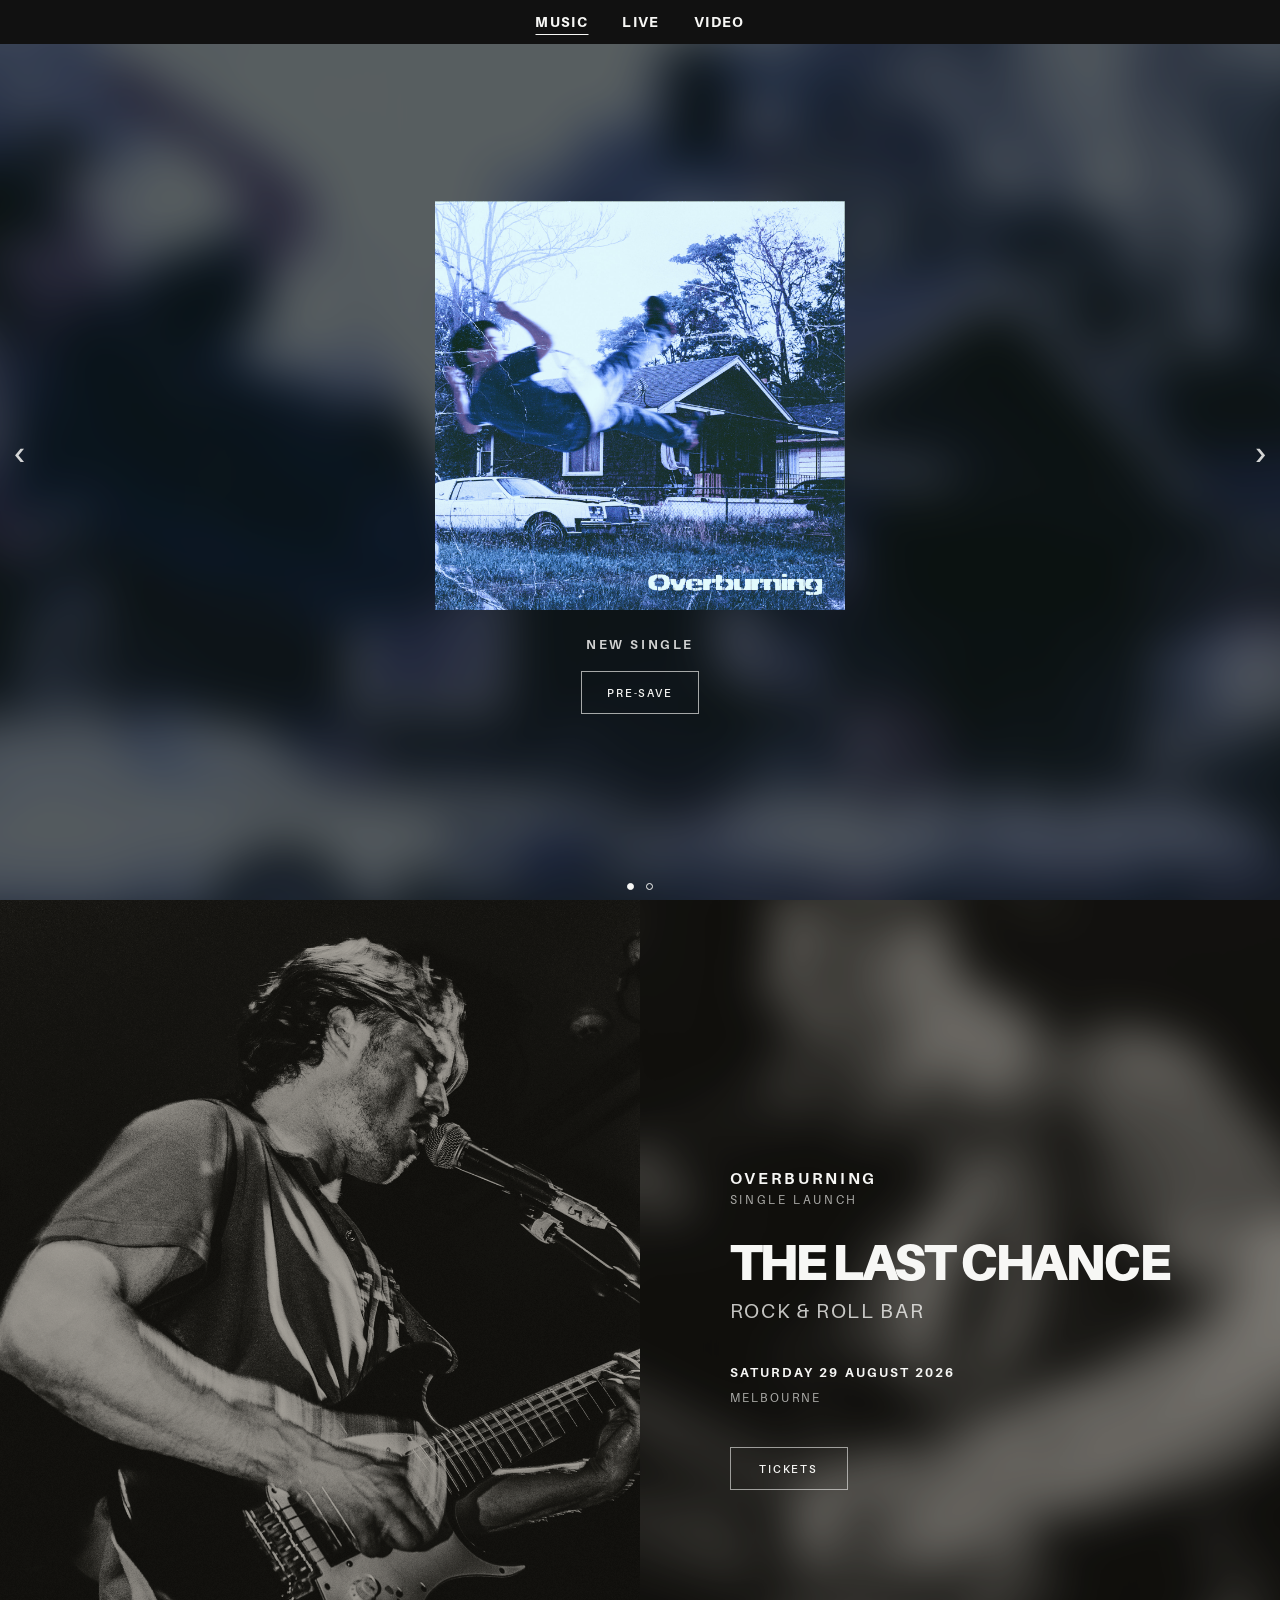
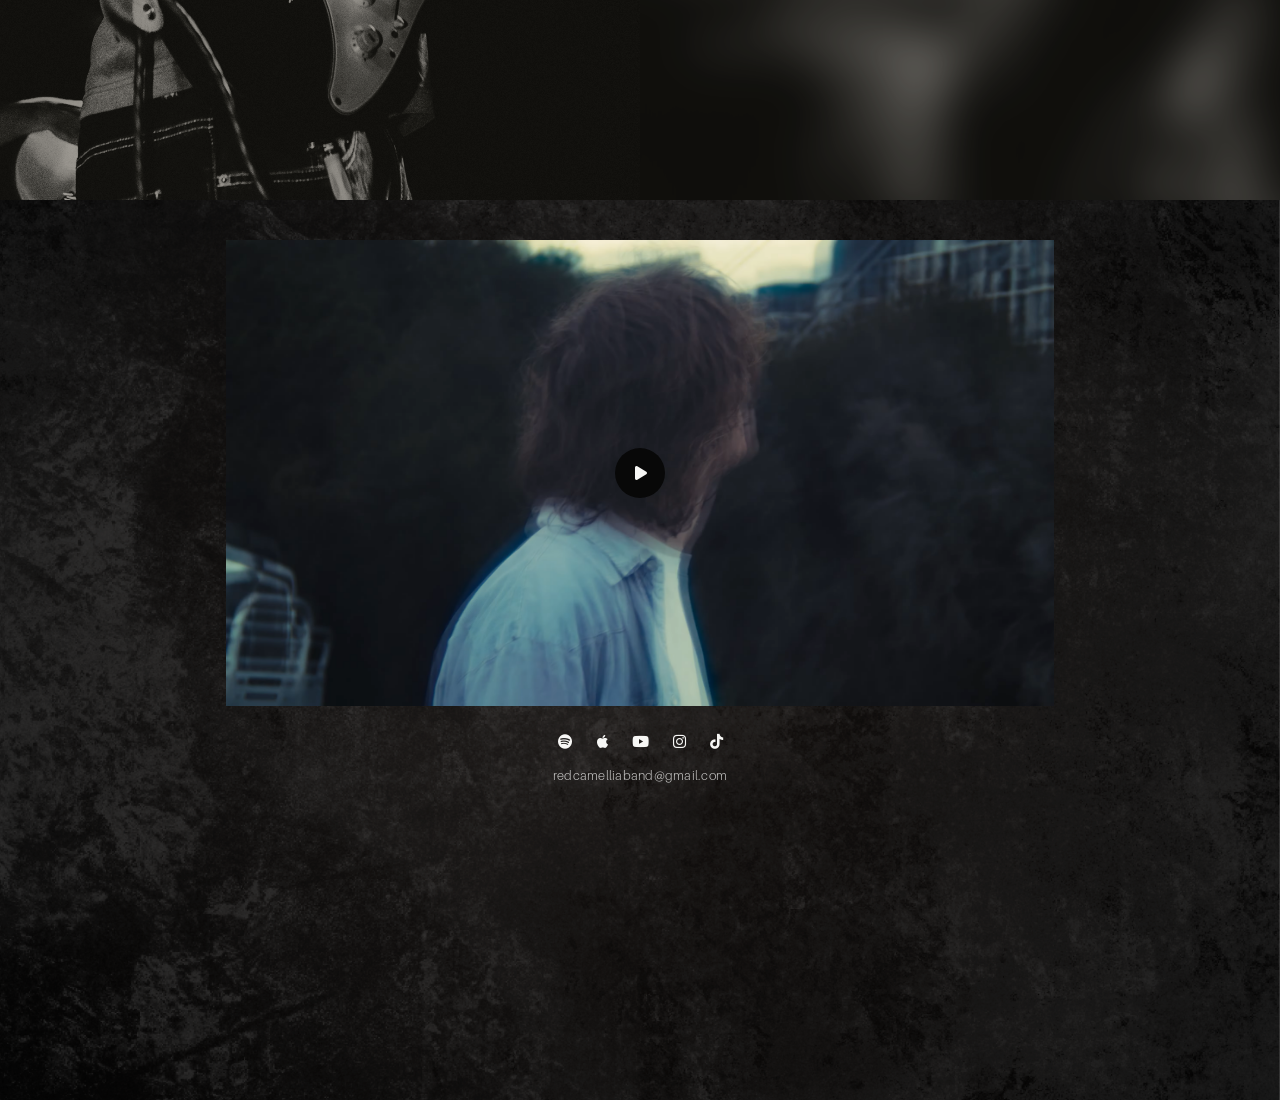
==== commit d5acca53: "site name update (revert)" ====
--- a/index.html
+++ b/index.html
@@ -15,7 +15,7 @@
         content="The official website of Melbourne alternative rock band Red Camellia."
     >
 
-    <title>Red Camellia | Official Site</title>
+    <title>Red Camellia</title>
 
     <link
         rel="icon"
--- a/css/video.css
+++ b/css/video.css
@@ -83,23 +83,16 @@
 
 /* =========================================================
    VIDEO CONTAINER — DESKTOP
+   20% LARGER
    ========================================================= */
 
 .video-container {
-    /*
-       Responsive sizing:
-       820px minimum
-       62vw responsive
-       1250px maximum
-    */
-
-    width: clamp(820px, 62vw, 1250px);
+    width: clamp(828px, 62.6vw, 1260px);
 
     max-width: 100%;
 
     margin: 0 auto;
 }
-
 
 /* =========================================================
    FEATURED VIDEO
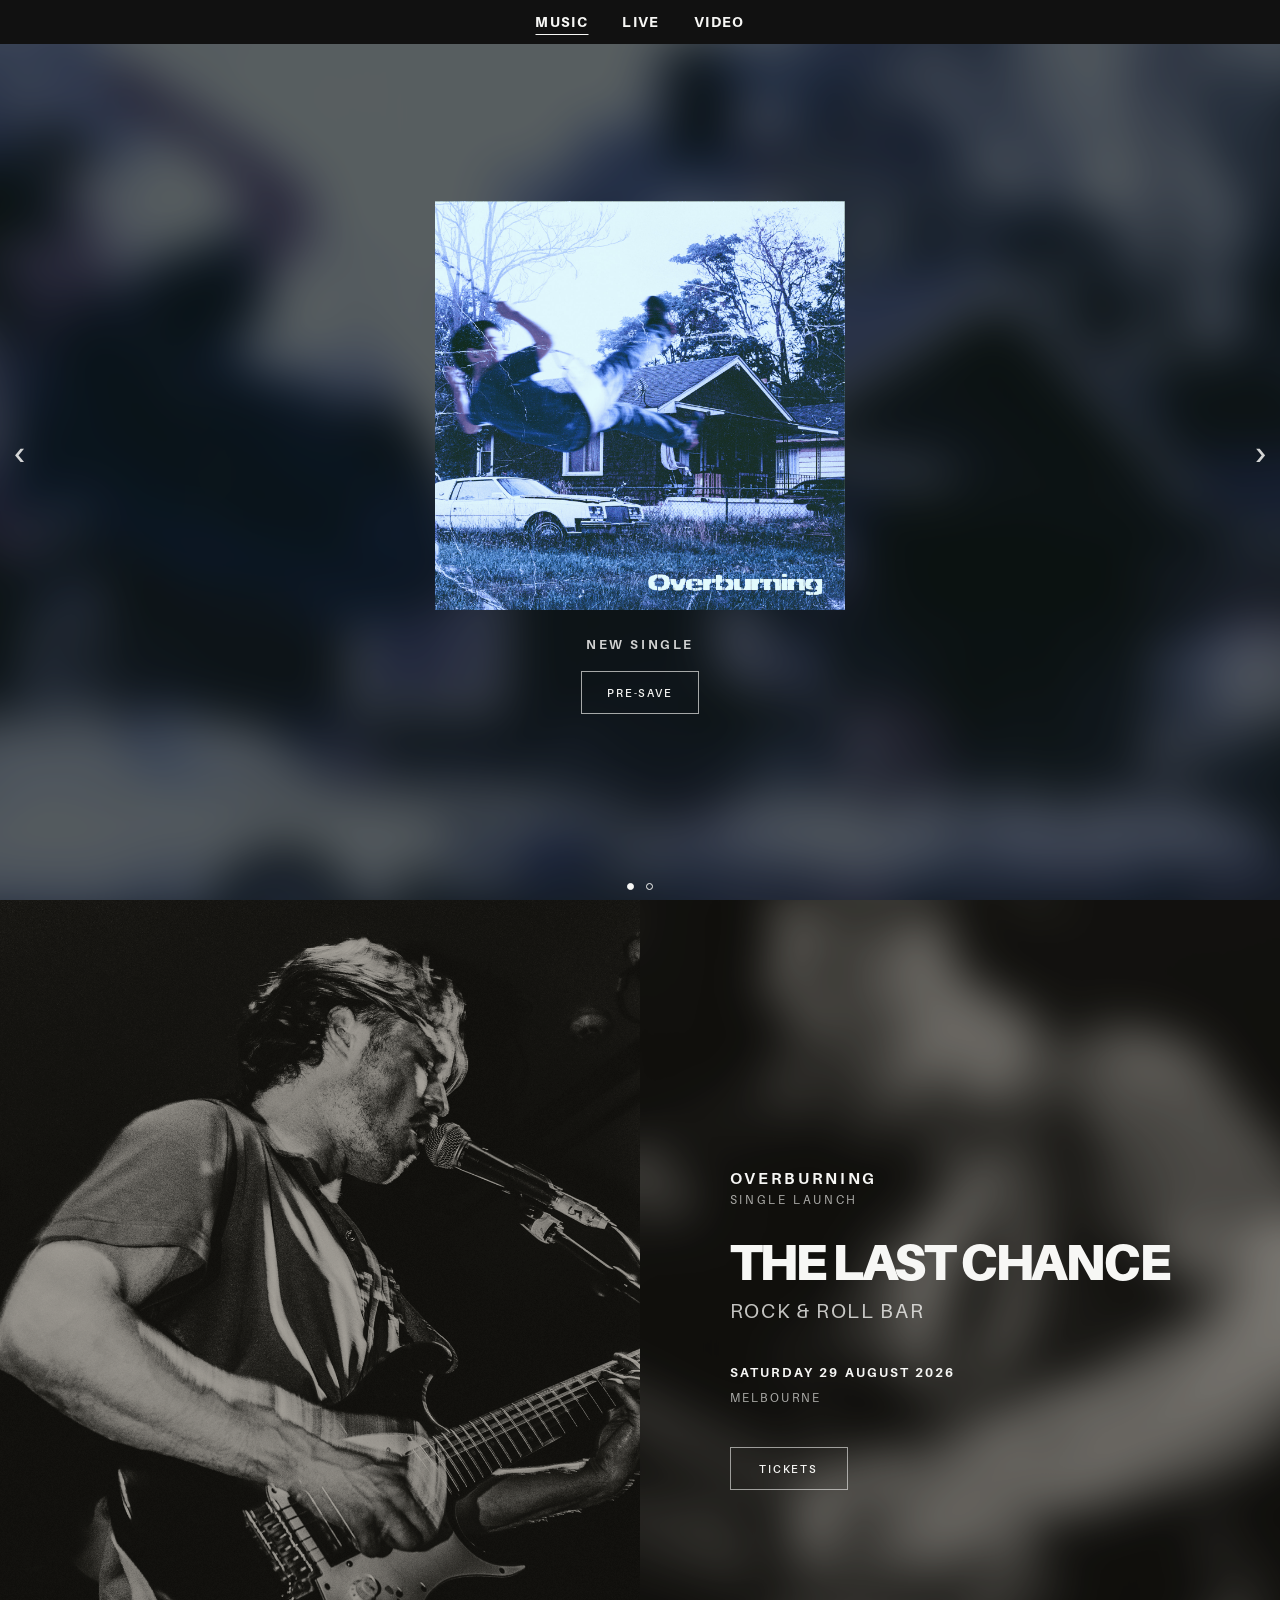
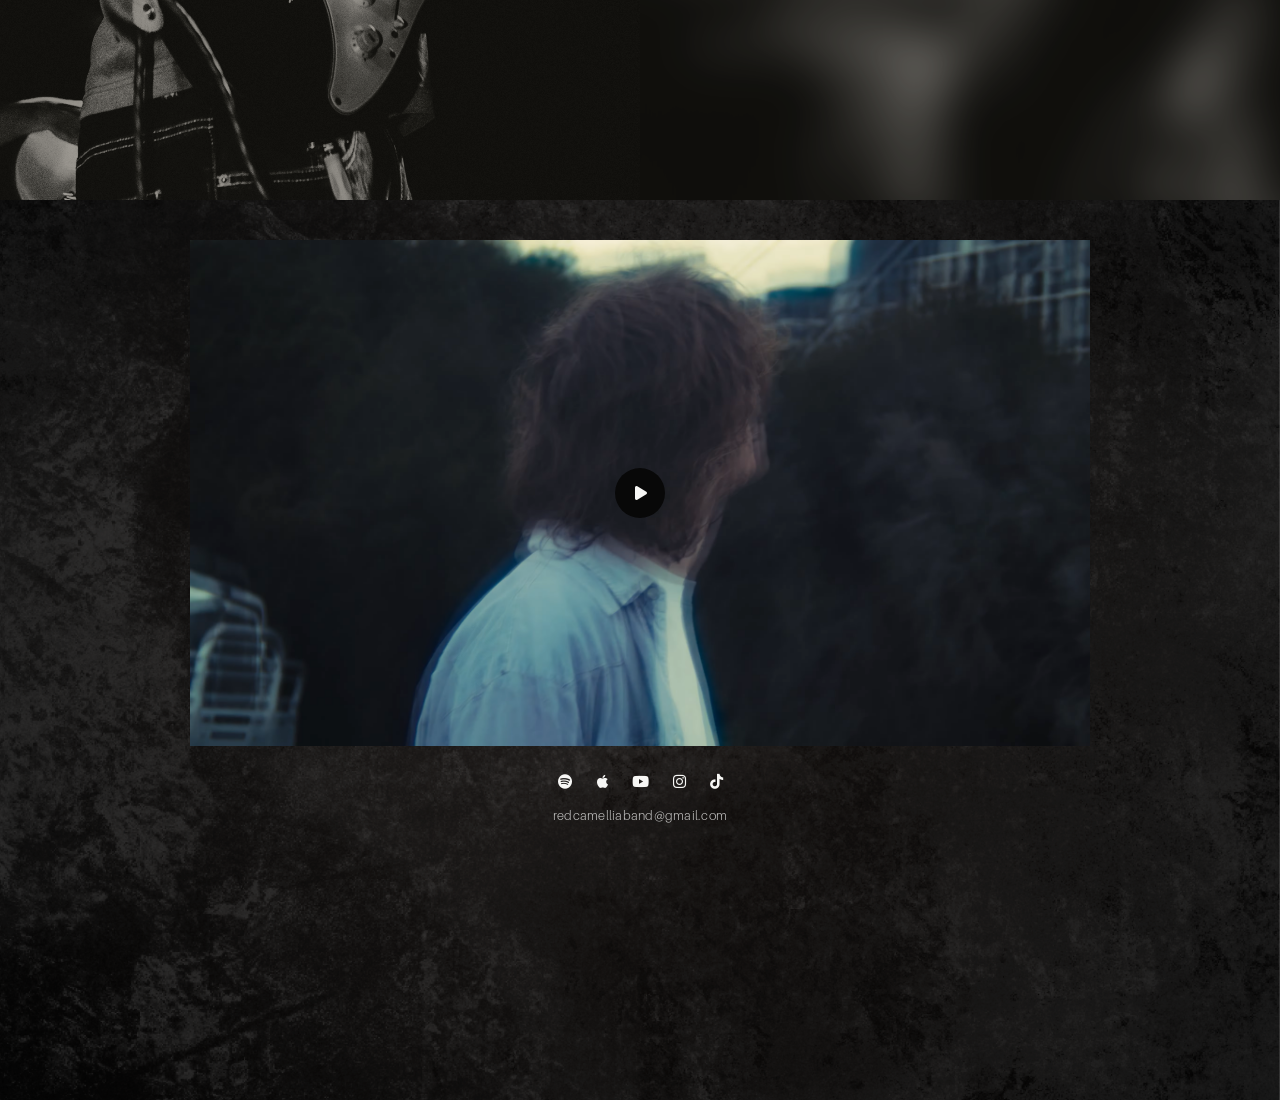
==== commit f2a06c3b: "vbox update" ====
--- a/index.html
+++ b/index.html
@@ -52,7 +52,9 @@
     <link rel="stylesheet" href="css/header-hero.css">
     <link rel="stylesheet" href="css/music.css?v=2">
     <link rel="stylesheet" href="css/live.css">
-    <link rel="stylesheet" href="css/video.css?v=5">
+
+    <!-- v6 forces browsers to fetch the latest video stylesheet -->
+    <link rel="stylesheet" href="css/video.css?v=6">
 
     <link
         rel="stylesheet"
@@ -337,7 +339,7 @@
         >
 
 
-            <!-- SHARED VIDEO + FOOTER BACKGROUND -->
+            <!-- BACKGROUND -->
 
             <img
                 class="video-background"
@@ -349,7 +351,7 @@
             <div class="video-background-overlay"></div>
 
 
-            <!-- FEATURED VIDEO AREA -->
+            <!-- FEATURED VIDEO -->
 
             <div class="video-main">
 
@@ -386,9 +388,7 @@
             </div>
 
 
-            <!-- =================================================
-                 SOCIALS / EMAIL
-                 ================================================= -->
+            <!-- SOCIALS / EMAIL -->
 
             <div class="video-footer">
 
--- a/css/video.css
+++ b/css/video.css
@@ -83,16 +83,18 @@
 
 /* =========================================================
    VIDEO CONTAINER — DESKTOP
-   20% LARGER
+
+   Responsive so it scales between laptop and large monitor.
    ========================================================= */
 
 .video-container {
-    width: clamp(828px, 62.6vw, 1260px);
-
-    max-width: 100%;
+    width: clamp(900px, 68vw, 1350px);
+
+    max-width: calc(100vw - 80px);
 
     margin: 0 auto;
 }
+
 
 /* =========================================================
    FEATURED VIDEO
@@ -222,7 +224,11 @@
 
     gap: 24px;
 
-    margin: 0 0 18px;
+    margin:
+        0
+        0
+        18px;
+
     padding: 0;
 }
 
@@ -298,6 +304,8 @@
     .video-container {
         width: 100%;
         max-width: 900px;
+
+        margin: 0 auto;
     }
 
 
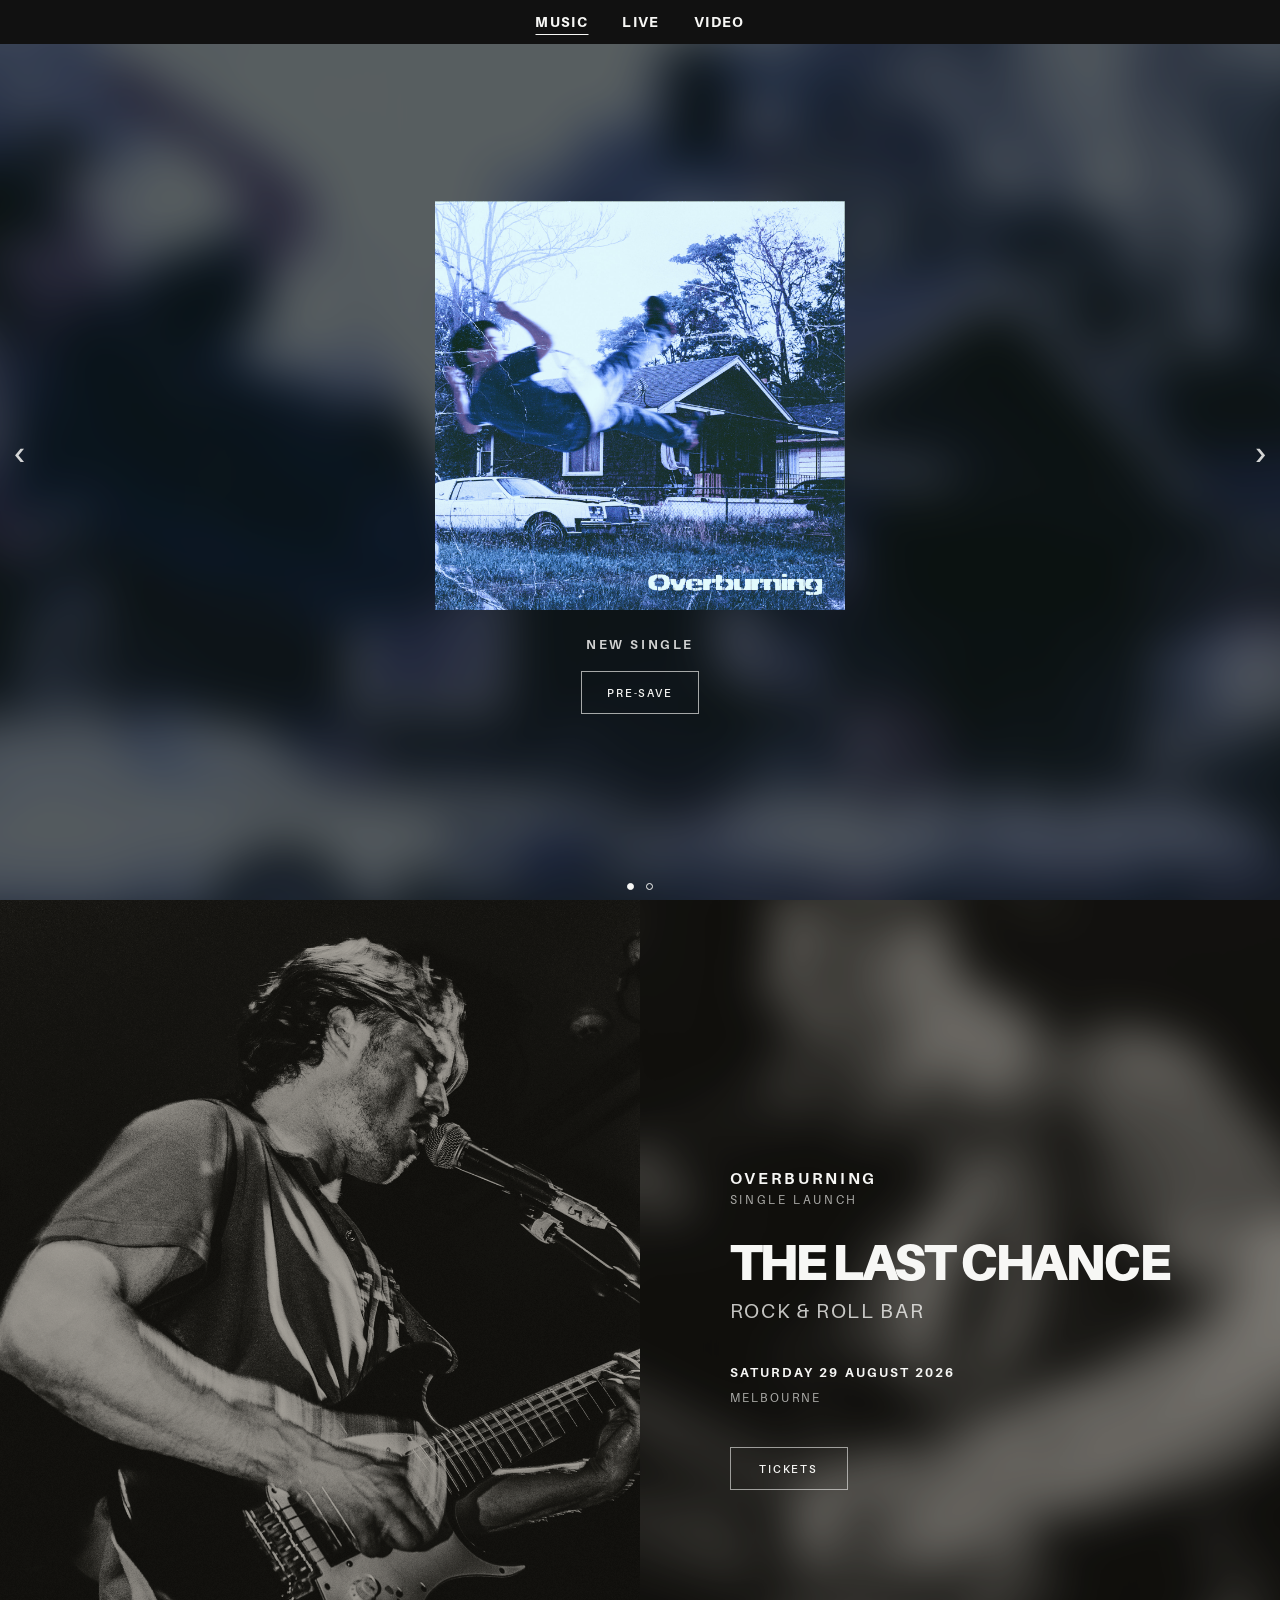
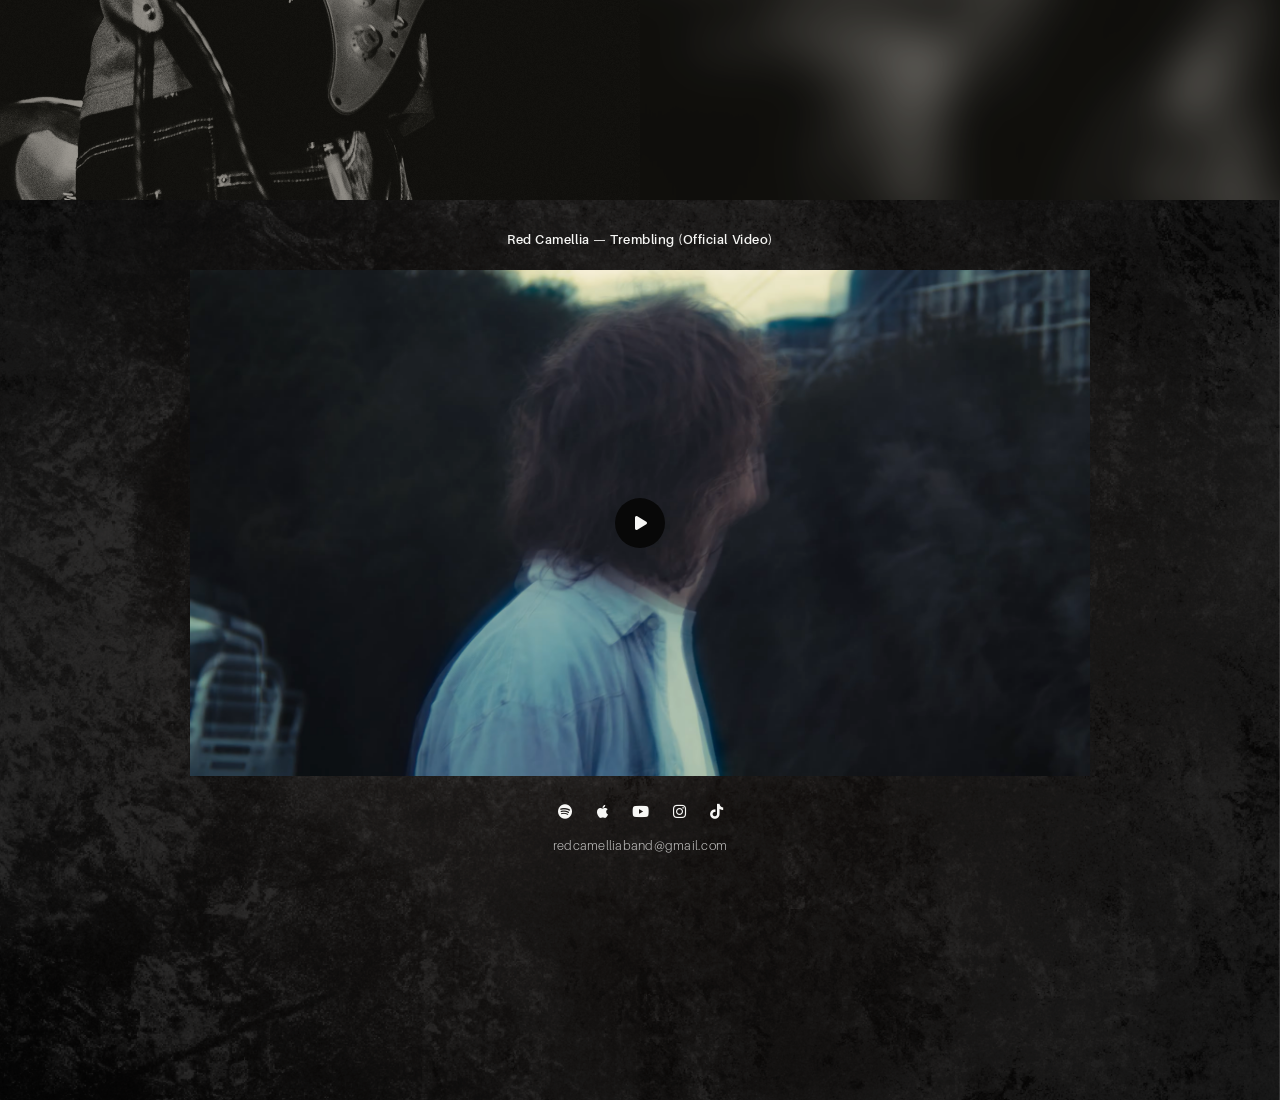
==== commit 37e2dc10: "add video title to section" ====
--- a/index.html
+++ b/index.html
@@ -52,9 +52,7 @@
     <link rel="stylesheet" href="css/header-hero.css">
     <link rel="stylesheet" href="css/music.css?v=2">
     <link rel="stylesheet" href="css/live.css">
-
-    <!-- v6 forces browsers to fetch the latest video stylesheet -->
-    <link rel="stylesheet" href="css/video.css?v=6">
+    <link rel="stylesheet" href="css/video.css?v=7">
 
     <link
         rel="stylesheet"
@@ -355,6 +353,16 @@
 
             <div class="video-main">
 
+
+                <!-- VIDEO TITLE -->
+
+                <p class="video-title">
+                    Red Camellia — Trembling (Official Video)
+                </p>
+
+
+                <!-- VIDEO -->
+
                 <div class="video-container">
 
                     <div
--- a/css/video.css
+++ b/css/video.css
@@ -72,8 +72,9 @@
     z-index: 2;
 
     display: flex;
-    align-items: flex-start;
-    justify-content: center;
+    flex-direction: column;
+    align-items: center;
+    justify-content: flex-start;
 
     width: 100%;
 
@@ -82,9 +83,33 @@
 
 
 /* =========================================================
+   VIDEO TITLE
+   ========================================================= */
+
+.video-title {
+    position: relative;
+    top: -8px;
+
+    margin:
+        0
+        0
+        14px;
+
+    color: #f7f7f5;
+
+    font-size: 13px;
+    font-weight: 600;
+
+    line-height: 1.2;
+
+    letter-spacing: 0.04em;
+
+    text-align: center;
+}
+
+
+/* =========================================================
    VIDEO CONTAINER — DESKTOP
-
-   Responsive so it scales between laptop and large monitor.
    ========================================================= */
 
 .video-container {
@@ -301,6 +326,13 @@
     }
 
 
+    .video-title {
+        margin-bottom: 13px;
+
+        font-size: 12px;
+    }
+
+
     .video-container {
         width: 100%;
         max-width: 900px;
@@ -362,9 +394,28 @@
        ===================================================== */
 
     .video-main {
-        display: block;
+        display: flex;
+        flex-direction: column;
+        align-items: center;
 
         width: 100%;
+    }
+
+
+    .video-title {
+        margin:
+            0
+            0
+            12px;
+
+        font-size: 11px;
+        font-weight: 500;
+
+        line-height: 1.2;
+
+        letter-spacing: 0.03em;
+
+        text-align: center;
     }
 
 
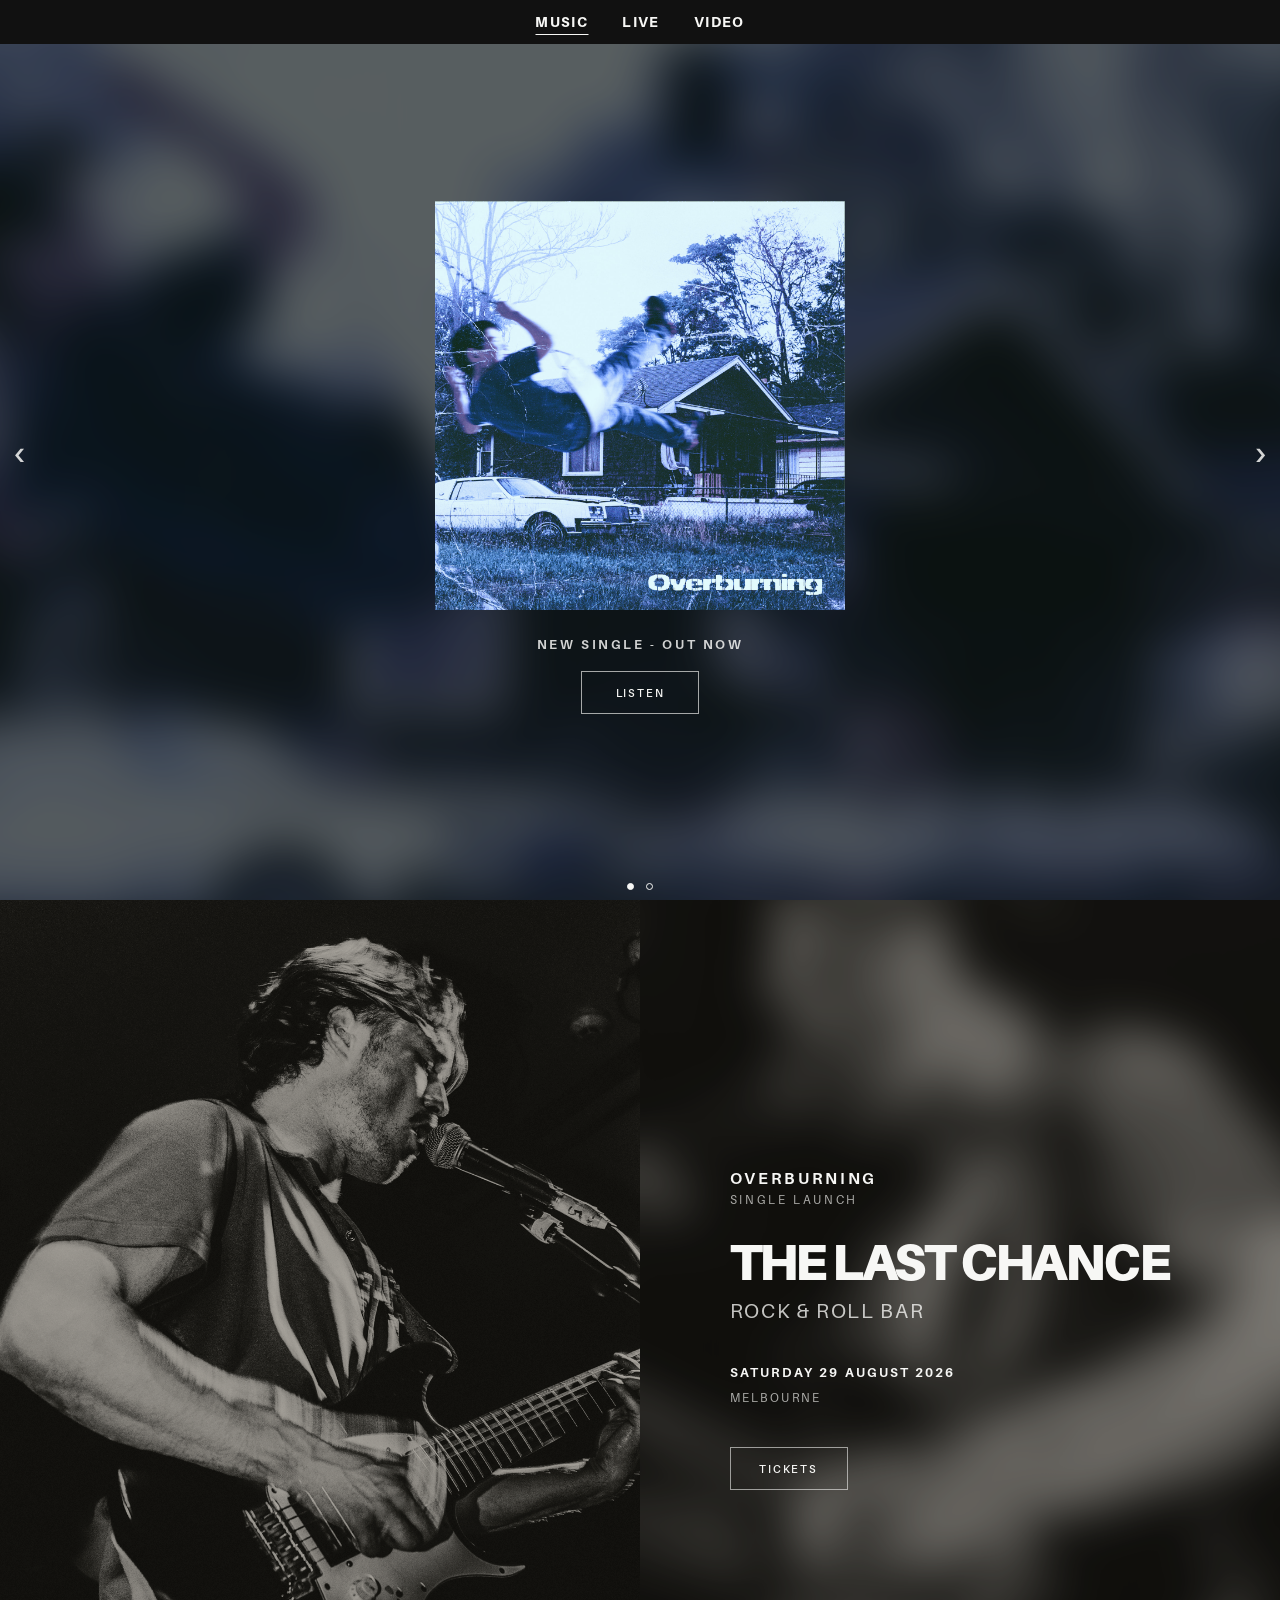
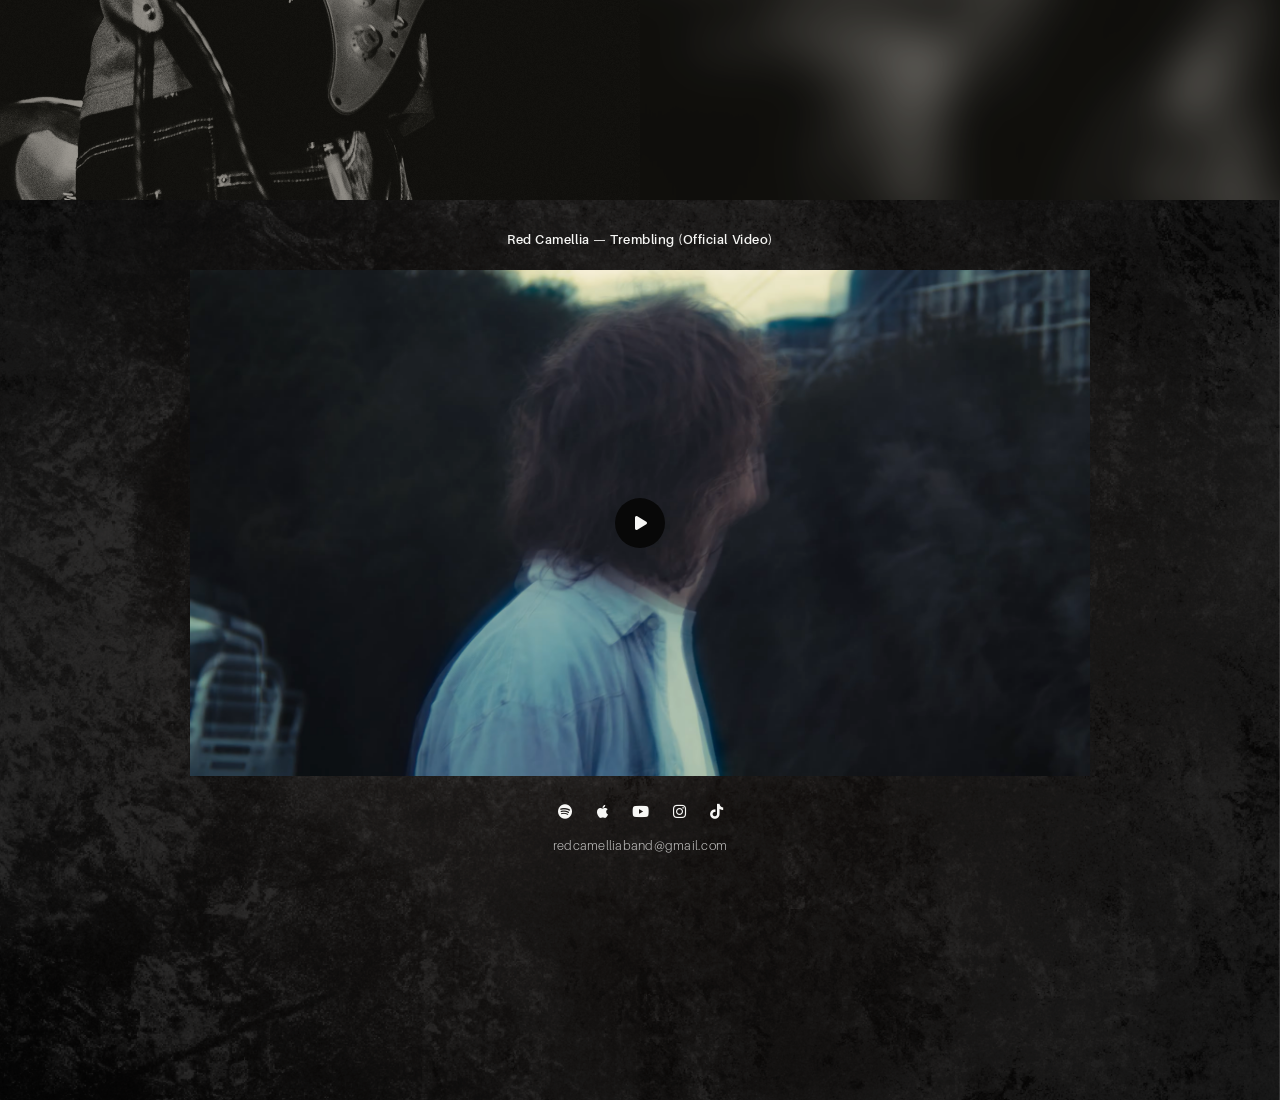
==== commit 8a135f37: "ob carousel button update 'listen'" ====
--- a/index.html
+++ b/index.html
@@ -140,7 +140,7 @@
                             <div class="overburning-info">
 
                                 <p class="overburning-kicker">
-                                    New Single
+                                    New Single - Out Now
                                 </p>
 
                                 <a
@@ -149,7 +149,7 @@
                                     target="_blank"
                                     rel="noopener noreferrer"
                                 >
-                                    Pre-Save
+                                    LISTEN
                                 </a>
 
                             </div>
